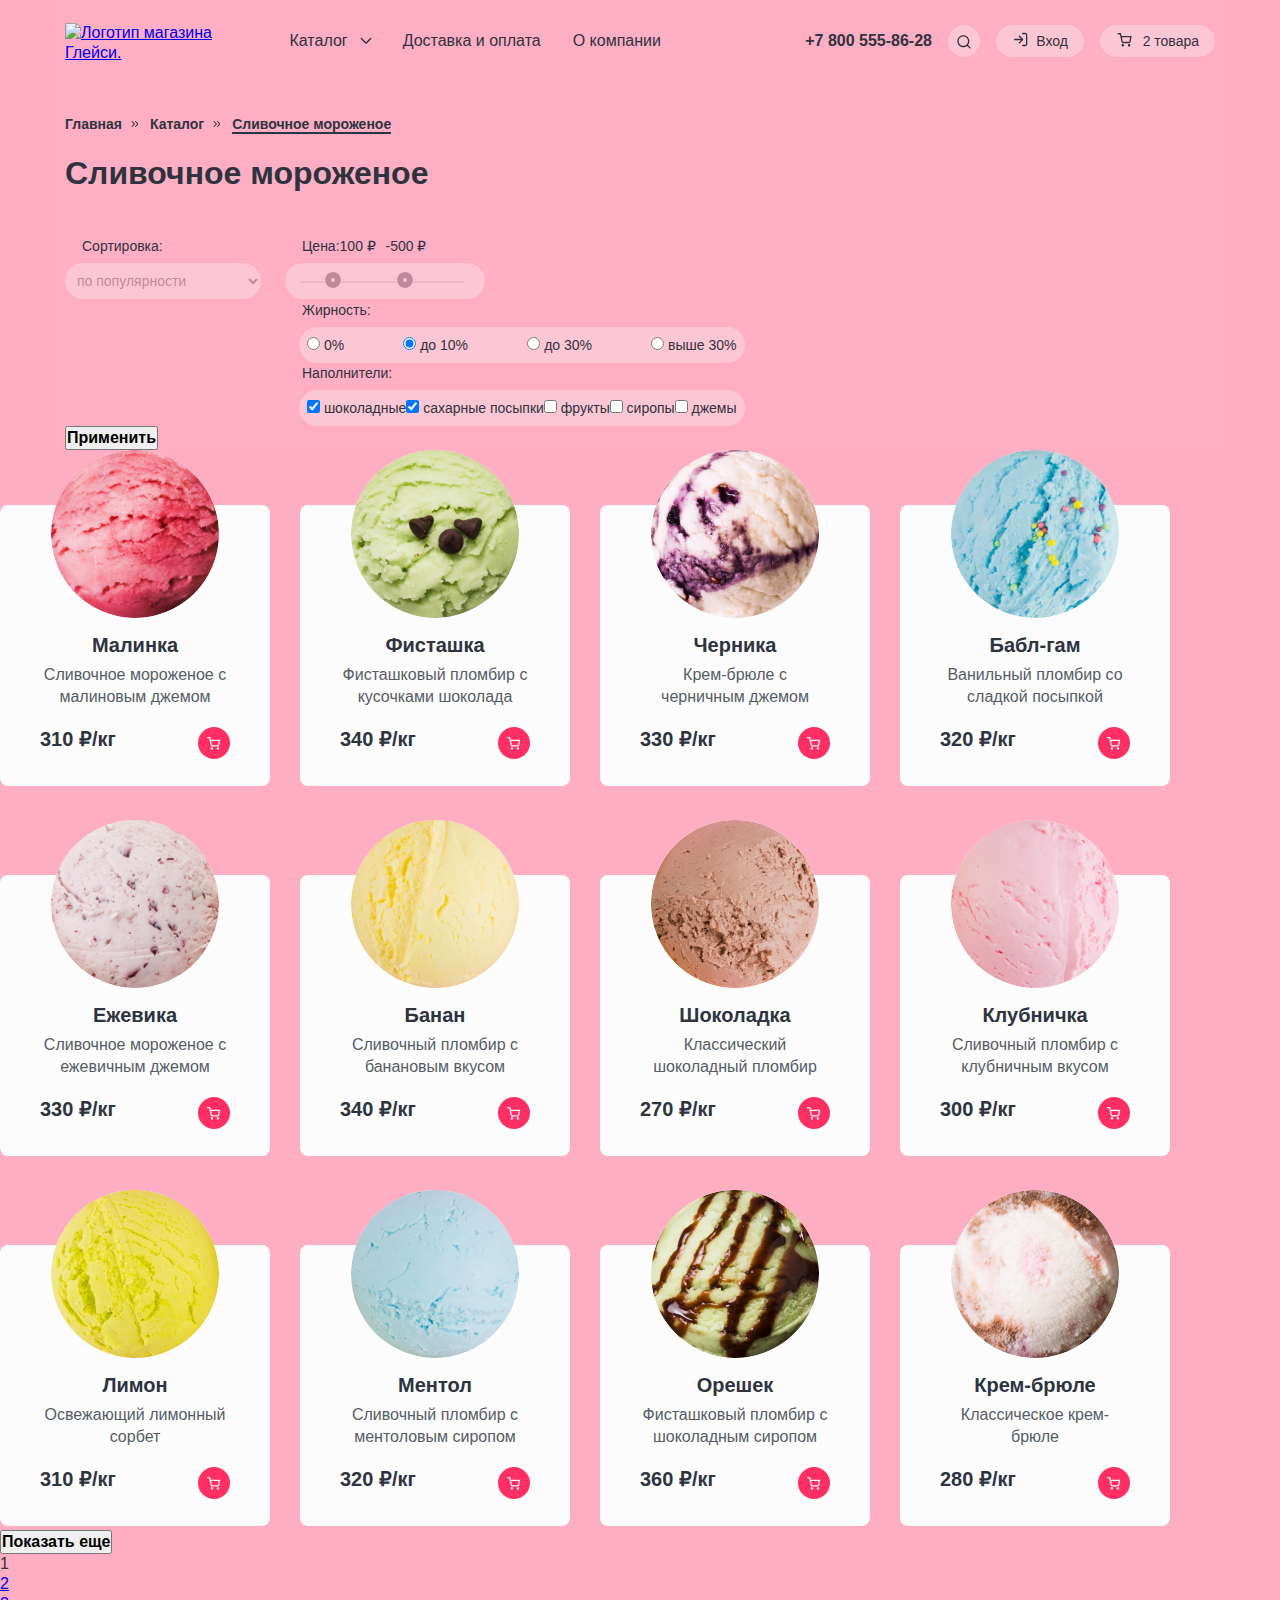
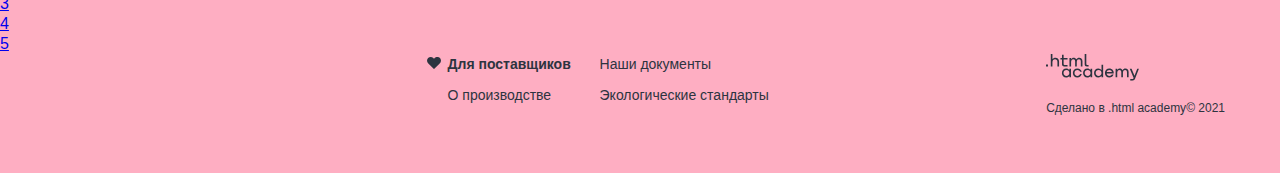
==== catalog.html @ e2aa6ed8 "стилизует главную страницу" ====
<!DOCTYPE html>
<html lang="ru">

  <head>
    <meta charset="utf-8">
    <title>HTML Academy: Глейси</title>
    <link rel="icon" href="favicon.ico" type="image/png">
    <link rel="stylesheet" href="css/styles.css">
  </head>

  <body class="body-pink">
    <div class="wrapper">
      <header class="page-header">
        <nav class="header-menu">
          <a class="header-link" href="index.html">
            <img class="header-logo" src="./images/logo.svg" alt="Логотип магазина Глейси." width="137" height="56">
          </a>
          <div class="header-menu-wrapper">
            <div class="navigation">
              <ul class="navigation-catalog-list">
                <li class="navigation-catalog-item">
                  <a class="navigation-catalog-link navigation-catalog-title" href="#">
                    <span class="navigation-catalog-link">Каталог</span>
                    <svg class="icon-svg-catalog" width="12" height="7" viewBox="0 0 12 7" fill="none"
                      xmlns="http://www.w3.org/2000/svg">
                      <path fill-rule="evenodd" clip-rule="evenodd"
                        d="M1.80812 1.0532C1.54777 0.792853 1.12566 0.792853 0.865306 1.0532C0.604957 1.31355 0.604957 1.73566 0.865306 1.99601L5.52565 6.65636C5.52771 6.65847 5.52979 6.66058 5.53189 6.66268C5.66259 6.79337 5.83404 6.85846 6.00534 6.85794C6.1753 6.85744 6.34511 6.79236 6.47478 6.66268C6.47687 6.66059 6.47894 6.6585 6.48099 6.65639L11.1414 1.99601C11.4017 1.73566 11.4017 1.31355 11.1414 1.0532C10.881 0.792853 10.4589 0.792853 10.1986 1.0532L6.00334 5.24842L1.80812 1.0532Z" />
                    </svg>
                  </a>
                  <div class="dropdown-menu">
                    <div class="dropdown-menu-wrapper">
                      <ul class="dropdown-menu-list">
                        <li class="dropdown-menu-title">
                          <a href="#" class="dropdown-link dropdown-link-title">Новинки</a>
                        </li>
                        <!--<li class="dropdown-menu-item">
                          <a href="#" class="dropdown-link dropdown-link-title">Новинки</a>
                        </li>-->
                        <li class="dropdown-menu-item">
                          <a href="catalog.html" class="dropdown-link">Сливочное</a>
                        </li>
                        <li class="dropdown-menu-item">
                          <a href="#" class="dropdown-link">Щербеты</a>
                        </li>
                        <li class="dropdown-menu-item">
                          <a href="#" class="dropdown-link">Фруктовый лед</a>
                        </li>
                        <li class="dropdown-menu-item">
                          <a href="#" class="dropdown-link">Мелорин</a>
                        </li>
                      </ul>
                    </div>
                  </div>
                </li>
                <li class="navigation-catalog-item">
                  <a class="navigation-catalog-link" href="#">Доставка и оплата</a>
                </li>
                <li class="navigation-catalog-item">
                  <a class="navigation-catalog-link" href="#">О компании</a>
                </li>
              </ul>
            </div>
            <div class="user-menu">
              <ul class="user-menu-list">
                <li class="user-menu-item-phone ">
                  <div class="footer-phone-wrap">
                    <a class="footer-phone-link" href="tel:+78005558628">+7 800 555-86-28</a>
                  </div>
                </li>
                <li class="user-menu-item-search menu-item-open">
                  <a class="search-image-wrapper">
                    <span class="span-search visually-hidden">Поиск</span>
                    <svg class="svg-search" width="16" height="17" viewBox="0 0 16 17"
                      xmlns="http://www.w3.org/2000/svg">
                      <path fill-rule="evenodd" clip-rule="evenodd"
                        d="M2.66329 8.18794C2.66329 5.61061 4.75263 3.52128 7.32996 3.52128C9.90729 3.52128 11.9966 5.61061 11.9966 8.18794C11.9966 9.44522 11.4994 10.5864 10.6909 11.4255C10.6681 11.443 10.6461 11.4623 10.6252 11.4832C10.6043 11.5041 10.585 11.5261 10.5675 11.5489C9.72835 12.3574 8.58722 12.8546 7.32996 12.8546C4.75263 12.8546 2.66329 10.7653 2.66329 8.18794ZM11.0751 12.8759C10.0486 13.697 8.74662 14.1879 7.32996 14.1879C4.01625 14.1879 1.32996 11.5017 1.32996 8.18794C1.32996 4.87423 4.01625 2.18794 7.32996 2.18794C10.6437 2.18794 13.33 4.87423 13.33 8.18794C13.33 9.60463 12.839 10.9066 12.0179 11.9331L14.468 14.3832C14.7284 14.6436 14.7284 15.0657 14.468 15.326C14.2077 15.5864 13.7855 15.5864 13.5252 15.326L11.0751 12.8759Z" />
                    </svg>
                  </a>
                  <form class="menu-form-search" action="https://echo.htmlacademy.ru/">
                    <div class="search-input-wrapper">
                      <input class="search-input" placeholder="Поиск по сайту" name="search" id="search">
                      <button class="button-close" type="reset">
                        <span class="visually-hidden">Очистить форму</span>
                      </button>
                    </div>
                  </form>
                </li>
                <li class="user-menu-item">
                  <div class="menu-login">
                    <div class="menu-login-wrapper">
                      <a class="menu-link login-link" href="#">
                        <span class="menu-link">Вход</span>
                        <svg class="icon-svg-login" width="16" height="17" viewBox="0 0 16 17" fill="none"
                          xmlns="http://www.w3.org/2000/svg">
                          <path fill-rule="evenodd" clip-rule="evenodd"
                            d="M9 2.52461C9 2.15642 9.29848 1.85794 9.66667 1.85794H12.3333C12.8638 1.85794 13.3725 2.06865 13.7475 2.44373C14.1226 2.8188 14.3333 3.32751 14.3333 3.85794V13.1913C14.3333 13.7217 14.1226 14.2304 13.7475 14.6055C13.3725 14.9806 12.8638 15.1913 12.3333 15.1913H9.66667C9.29848 15.1913 9 14.8928 9 14.5246C9 14.1564 9.29848 13.8579 9.66667 13.8579H12.3333C12.5101 13.8579 12.6797 13.7877 12.8047 13.6627C12.9298 13.5377 13 13.3681 13 13.1913V3.85794C13 3.68113 12.9298 3.51156 12.8047 3.38654C12.6797 3.26151 12.5101 3.19127 12.3333 3.19127H9.66667C9.29848 3.19127 9 2.8928 9 2.52461ZM5.86189 4.71987C6.12224 4.45952 6.54435 4.45952 6.8047 4.71987L10.1338 8.04897C10.1509 8.06579 10.1671 8.08353 10.1824 8.1021C10.2142 8.1409 10.2411 8.18246 10.2628 8.22589C10.3079 8.31575 10.3333 8.41721 10.3333 8.52461C10.3333 8.63323 10.3074 8.73579 10.2613 8.8264C10.241 8.86635 10.2164 8.90469 10.1876 8.94072C10.1708 8.96172 10.1527 8.98169 10.1335 9.0005L6.8047 12.3293C6.54435 12.5897 6.12224 12.5897 5.86189 12.3293C5.60154 12.069 5.60154 11.6469 5.86189 11.3865L8.05715 9.19127H1.66667C1.29848 9.19127 1 8.8928 1 8.52461C1 8.15642 1.29848 7.85794 1.66667 7.85794H8.05715L5.86189 5.66268C5.60154 5.40233 5.60154 4.98022 5.86189 4.71987Z" />
                        </svg>
                      </a>
                    </div>
                    <div class="login-container">
                      <form class="login-content" action="https://echo.htmlacademy.ru/">
                        <h2 class="login-title">Личный кабинет</h2>
                        <div class="login-persinfo">
                          <div class="login-persinfo-mail input-email">
                            <label class="persinfo-title visually-hidden" for="email">Ваш e-mail:</label>
                            <input class="login-input email" type="email" name="mail" placeholder="email@example.com"
                              id="email" required>
                          </div>
                          <div class="login-persinfo-mail input-password">
                            <label class="persinfo-title visually-hidden" for="password">Пароль</label>
                            <input class="login-input password" type="password" id="password" value="пароль" required>
                          </div>
                        </div>
                        <div class="login-buttons">
                          <a class="button button-pink" href="#">Войти</a>
                          <ul class="login-registration-list">
                            <li class="login-registration-item">
                              <a href="#" class="login-registration-link">Забыли пароль?</a>
                            </li>
                            <li class="login-registration-item">
                              <a href="#" class="login-registration-link">Регистрация</a>
                            </li>
                          </ul>
                        </div>
                      </form>
                    </div>
                  </div>
                </li>
                <li class="user-menu-item item-with-popover">
                  <div class="menu-cart-wrapper">
                    <a class="menu-link menu-link-cart" href="#">
                      <span class="menu-link">2 товара</span>
                      <svg class="icon-svg" width="16" height="17" viewBox="0 0 16 17" fill="none"
                        xmlns="http://www.w3.org/2000/svg">
                        <path fill-rule="evenodd" clip-rule="evenodd"
                          d="M1.16667 2.10794C0.798477 2.10794 0.5 2.40642 0.5 2.77461C0.5 3.1428 0.798477 3.44127 1.16667 3.44127H2.93794L3.40537 5.77666C3.40821 5.79461 3.41176 5.81232 3.416 5.82976L4.38338 10.6631L4.3835 10.6637C4.46706 11.0837 4.69562 11.4609 5.02921 11.7295C5.36111 11.9967 5.77595 12.1393 6.20183 12.1328H11.8225C12.2484 12.1393 12.6633 11.9967 12.9952 11.7295C13.3289 11.4608 13.5575 11.0833 13.641 10.6631L13.641 10.6631L13.642 10.6581L14.5691 5.79666C14.6063 5.60149 14.5545 5.39989 14.4279 5.24681C14.3012 5.09372 14.1129 5.00511 13.9142 5.00511H4.61072L4.1381 2.64377C4.07574 2.3322 3.80215 2.10794 3.4844 2.10794H1.16667ZM5.69098 10.4024L4.87759 6.33844H13.1084L12.3328 10.4053C12.31 10.5178 12.2485 10.6188 12.1591 10.6909C12.0691 10.7633 11.9565 10.8018 11.841 10.7996L11.841 10.7994H11.8282H6.19614V10.7993L6.18337 10.7996C6.06787 10.8018 5.95528 10.7633 5.8653 10.6909C5.77531 10.6184 5.71368 10.5166 5.69117 10.4033L5.69098 10.4024ZM4.55739 14.3634C4.55739 13.6754 5.1151 13.1177 5.80307 13.1177C6.49105 13.1177 7.04876 13.6754 7.04876 14.3634C7.04876 15.0513 6.49105 15.6091 5.80307 15.6091C5.1151 15.6091 4.55739 15.0513 4.55739 14.3634ZM10.9307 14.3634C10.9307 13.6754 11.4884 13.1177 12.1764 13.1177C12.8644 13.1177 13.4221 13.6754 13.4221 14.3634C13.4221 15.0513 12.8644 15.6091 12.1764 15.6091C11.4884 15.6091 10.9307 15.0513 10.9307 14.3634Z" />
                      </svg>
                    </a>
                  </div>
                  <div class="cart-open">
                    <div class="cart-open-wrapper">
                      <h2 class="cart-open-title">Корзина</h2>
                      <form action="https://echo.htmlacademy.ru/">
                        <ul class="cart-open-list">
                          <li class="cart-item">
                            <div class="cart-link-wrapper">
                              <a href="#" class="cart-link">
                                <div class="cart-img">
                                  <img src="./images/cart-product.png" alt="Шарик малинового мороженого.">
                                </div>
                                <div class="cart-inem-about">
                                  Малинка
                                  <p class="cart-item-description">1 кг х 310 ₽</p>
                                </div>
                              </a>
                              <span class="price">310 ₽</span>
                              <div class="close-button-wrapper">
                                <button class=" button cart-close-button">
                                  <span class="visually-hidden">Закрыть</span>
                                </button>
                              </div>
                            </div>
                            <input type="hidden" name="cart-item" value="Малинка">
                          </li>
                          <li class="cart-item">
                            <div class="cart-link-wrapper">
                              <a href="#" class="cart-link">
                                <div class="cart-img">
                                  <img src="./images/cart-product-second.png" alt="Шарик мороженого голубого цвета.">
                                </div>
                                <div class="cart-inem-about">
                                  Бабл-гам
                                  <p class="cart-item-description">1,5 кг х 320 ₽</p>
                                </div>
                              </a>
                              <span class="price">480 ₽</span>
                              <div class="close-button-wrapper">
                                <button class="cart-close-button">
                                  <span class="visually-hidden">Закрыть</span>
                                </button>
                              </div>
                            </div>
                            <input type="hidden" name="cart-item" value="Бабл-гам">
                          </li>
                        </ul>
                        <div class="cart-footer">
                          <button class="button button-pink" type="submit">Оформить заказ</button>
                          <div class="cart-sum-wrapper">
                            <span class="cart-sum">Итого:</span>
                            <b class="cart-goods-sum">790 ₽</b>
                          </div>
                        </div>
                      </form>
                    </div>
                  </div>
                  <div class="cart-empty-container">
                    <span class="cart-empty-description">Ваша корзина пока пуста</span>
                  </div>
                </li>
              </ul>
            </div>
          </div>
        </nav>
      </header>
      <main class="main-inner">
        <h1 class="visually-hidden">Каталог Интернет-магазина Gllacy Shop</h1>
        <ul class="breadcrumbs">
          <li class="breadcrumbs-item">
            <a class="breadcrumbs-link" href="index.html">Главная</a>
          </li>
          <li class="breadcrumbs-item">
            <a class="breadcrumbs-link">Каталог</a>
          </li>
          <li class="breadcrumbs-item breadcrumbs-item-selected">
            <a class="breadcrumbs-link">Сливочное мороженое</a>
          </li>
        </ul>
        <h2 class="catalog-title">Сливочное мороженое</h2>
        <div class="catalog-filter-wrapper">
          <section class="section-sorting">
            <h3 class="section-sorting-title catalog-filter-title">Сортировка:</h3>
            <select class="select-control">
              <option value="popular">по популярности</option>
              <option value="expensive">Сначала дорогие</option>
              <option value="cheep">Сначала дешевые</option>
            </select>
          </section>
          <form class="catalog-filter" action="https://echo.htmlacademy.ru/" method="get">
            <div class="fieldset-wrapper">
              <div class="filter-price">
                <div class="range-input-wrapper">

                  <h3 class="catalog-filter-title">Цена:</h3>
                  <div class="range-value-container" tabindex="100">
                    <input type="text" class="range-value" value="100 ₽">
                  </div>
                  <span class="dash">-</span>
                  <div class="range-value-container">
                    <input type="text" class="range-value" value="500 ₽">
                  </div>
                </div>
                <div class="range-block">
                  <div class="scale">
                    <div class="range"></div>
                  </div>
                  <button class="range-handle range-handle-min">
                    <span class="visually-hidden"> Установить минимальное значение цены</span>
                  </button>
                  <button class="range-handle range-handle-max">
                    <span class="visually-hidden"> Установить максимальное значение цены</span>
                  </button>
                </div>
              </div>

            </div>
            <fieldset class="catalog-filter-group">
              <div class="catalog-filter-fat">
                <h3 class="catalog-filter-title">Жирность:</h3>
                <ul class="catalog-filter-list">
                  <li class="catalog-filter-item">
                    <label class="control">
                      <input class="control-input" type="radio" name="fat" value="null">
                      0%
                    </label>
                  </li>
                  <li class="catalog-filter-item">
                    <label class="control">
                      <input class="control-input" type="radio" name="fat" value="to-10%" checked>
                      до 10%
                    </label>
                  </li>
                  <li class="catalog-filter-item">
                    <label class="control">
                      <input class="control-input" type="radio" name="fat" value="to-30%">
                      до 30%
                    </label>
                  </li>
                  <li class="catalog-filter-item">
                    <label class="control">
                      <input class="control-input" type="radio" name="fat" value="more-30%">
                      выше 30%
                    </label>
                  </li>
                </ul>

              </div>

            </fieldset>
            <fieldset class="catalog-filter-group">
              <div class="catalog-filter-filling">

                <h3 class="catalog-filter-title">Наполнители:</h3>
                <ul class="catalog-filter-list">
                  <li class="catalog-filter-item">
                    <label class="control">
                      <input class="control-input" type="checkbox" name="chokolad" checked>
                      шоколадные
                    </label>
                  </li>
                  <li class="catalog-filter-item">
                    <label class="control">
                      <input class="control-input" type="checkbox" name="sugar-sprinkles" checked>
                      сахарные посыпки
                    </label>
                  </li>
                  <li class="catalog-filter-item">
                    <label class="control">
                      <input class="control-input" type="checkbox" name="fruits">
                      фрукты
                    </label>
                  </li>
                  <li class="catalog-filter-item">
                    <label class="control">
                      <input class="control-input" type="checkbox" name="syrups">
                      сиропы
                    </label>
                  </li>
                  <li class="catalog-filter-item">
                    <label class="control">
                      <input class="control-input" type="checkbox" name="jams">
                      джемы
                    </label>
                  </li>
                </ul>
              </div>

            </fieldset>
        </div>

        <button class="button" type="submit">Применить</button>
        </form>
    </div>
    <ul class="small-catalog-list">
      <li class="catalog-item">
        <div class="card-wrapper">
          <a class="catalog-card-link" href="#">
            <div class="catalog-img-wrapper">
              <img class="catalog-image" src="./images/raspberries.jpg" alt="Шарик малинового мороженого.">
            </div>
            <h3 class="catalog-item-title">Малинка</h3>
          </a>
          <p class="catalog-item-description">Сливочное мороженое с малиновым джемом</p>
          <div class="catalog-card-footer">
            <span class="card-price">310 ₽/кг</span>
            <a class="button-cart" href="#">
              <span class="visually-hidden catalog-cart">Корзина</span>
              <div class="cart-svg-wrapper">
                <svg class="icon-svg-cart" width="16" height="17" viewBox="0 0 16 17" fill="none"
                  xmlns="http://www.w3.org/2000/svg">
                  <path fill-rule="evenodd" clip-rule="evenodd"
                    d="M1.16667 2.10794C0.798477 2.10794 0.5 2.40642 0.5 2.77461C0.5 3.1428 0.798477 3.44127 1.16667 3.44127H2.93794L3.40537 5.77666C3.40821 5.79461 3.41176 5.81232 3.416 5.82976L4.38338 10.6631L4.3835 10.6637C4.46706 11.0837 4.69562 11.4609 5.02921 11.7295C5.36111 11.9967 5.77595 12.1393 6.20183 12.1328H11.8225C12.2484 12.1393 12.6633 11.9967 12.9952 11.7295C13.3289 11.4608 13.5575 11.0833 13.641 10.6631L13.641 10.6631L13.642 10.6581L14.5691 5.79666C14.6063 5.60149 14.5545 5.39989 14.4279 5.24681C14.3012 5.09372 14.1129 5.00511 13.9142 5.00511H4.61072L4.1381 2.64377C4.07574 2.3322 3.80215 2.10794 3.4844 2.10794H1.16667ZM5.69098 10.4024L4.87759 6.33844H13.1084L12.3328 10.4053C12.31 10.5178 12.2485 10.6188 12.1591 10.6909C12.0691 10.7633 11.9565 10.8018 11.841 10.7996L11.841 10.7994H11.8282H6.19614V10.7993L6.18337 10.7996C6.06787 10.8018 5.95528 10.7633 5.8653 10.6909C5.77531 10.6184 5.71368 10.5166 5.69117 10.4033L5.69098 10.4024ZM4.55739 14.3634C4.55739 13.6754 5.1151 13.1177 5.80307 13.1177C6.49105 13.1177 7.04876 13.6754 7.04876 14.3634C7.04876 15.0513 6.49105 15.6091 5.80307 15.6091C5.1151 15.6091 4.55739 15.0513 4.55739 14.3634ZM10.9307 14.3634C10.9307 13.6754 11.4884 13.1177 12.1764 13.1177C12.8644 13.1177 13.4221 13.6754 13.4221 14.3634C13.4221 15.0513 12.8644 15.6091 12.1764 15.6091C11.4884 15.6091 10.9307 15.0513 10.9307 14.3634Z">
                  </path>
                </svg>
              </div>
            </a>
          </div>
        </div>
      </li>
      <li class="catalog-item">
        <div class="card-wrapper">
          <a class="catalog-card-link" href="#">
            <div class="catalog-img-wrapper">
              <img class="catalog-image" src="./images/pistachio.jpg" alt="Шарик фисташкового мороженого.">
            </div>
            <h3 class="catalog-item-title">Фисташка</h3>
          </a>
          <p class="catalog-item-description">Фисташковый пломбир с кусочками шоколада</p>
          <div class="catalog-card-footer">
            <span class="card-price">340 ₽/кг</span>
            <a class="button-cart" href="#">
              <span class="visually-hidden catalog-cart">Корзина</span>
              <div class="cart-svg-wrapper">
                <svg class="icon-svg-cart" width="16" height="17" viewBox="0 0 16 17" fill="none"
                  xmlns="http://www.w3.org/2000/svg">
                  <path fill-rule="evenodd" clip-rule="evenodd"
                    d="M1.16667 2.10794C0.798477 2.10794 0.5 2.40642 0.5 2.77461C0.5 3.1428 0.798477 3.44127 1.16667 3.44127H2.93794L3.40537 5.77666C3.40821 5.79461 3.41176 5.81232 3.416 5.82976L4.38338 10.6631L4.3835 10.6637C4.46706 11.0837 4.69562 11.4609 5.02921 11.7295C5.36111 11.9967 5.77595 12.1393 6.20183 12.1328H11.8225C12.2484 12.1393 12.6633 11.9967 12.9952 11.7295C13.3289 11.4608 13.5575 11.0833 13.641 10.6631L13.641 10.6631L13.642 10.6581L14.5691 5.79666C14.6063 5.60149 14.5545 5.39989 14.4279 5.24681C14.3012 5.09372 14.1129 5.00511 13.9142 5.00511H4.61072L4.1381 2.64377C4.07574 2.3322 3.80215 2.10794 3.4844 2.10794H1.16667ZM5.69098 10.4024L4.87759 6.33844H13.1084L12.3328 10.4053C12.31 10.5178 12.2485 10.6188 12.1591 10.6909C12.0691 10.7633 11.9565 10.8018 11.841 10.7996L11.841 10.7994H11.8282H6.19614V10.7993L6.18337 10.7996C6.06787 10.8018 5.95528 10.7633 5.8653 10.6909C5.77531 10.6184 5.71368 10.5166 5.69117 10.4033L5.69098 10.4024ZM4.55739 14.3634C4.55739 13.6754 5.1151 13.1177 5.80307 13.1177C6.49105 13.1177 7.04876 13.6754 7.04876 14.3634C7.04876 15.0513 6.49105 15.6091 5.80307 15.6091C5.1151 15.6091 4.55739 15.0513 4.55739 14.3634ZM10.9307 14.3634C10.9307 13.6754 11.4884 13.1177 12.1764 13.1177C12.8644 13.1177 13.4221 13.6754 13.4221 14.3634C13.4221 15.0513 12.8644 15.6091 12.1764 15.6091C11.4884 15.6091 10.9307 15.0513 10.9307 14.3634Z">
                  </path>
                </svg>
              </div>
            </a>
          </div>
        </div>
      </li>
      <li class="catalog-item">
        <div class="card-wrapper">
          <a class="catalog-card-link" href="#">
            <div class="catalog-img-wrapper">
              <img class="catalog-image" src="./images/blueberry.jpg" alt="Шарик черничного мороженого.">
            </div>
            <h3 class="catalog-item-title">Черника</h3>
          </a>
          <p class="catalog-item-description">Крем-брюле с черничным джемом</p>
          <div class="catalog-card-footer">
            <span class="card-price">330 ₽/кг</span>
            <a class="button-cart" href="#">
              <span class="visually-hidden catalog-cart">Корзина</span>
              <div class="cart-svg-wrapper">
                <svg class="icon-svg-cart" width="16" height="17" viewBox="0 0 16 17" fill="none"
                  xmlns="http://www.w3.org/2000/svg">
                  <path fill-rule="evenodd" clip-rule="evenodd"
                    d="M1.16667 2.10794C0.798477 2.10794 0.5 2.40642 0.5 2.77461C0.5 3.1428 0.798477 3.44127 1.16667 3.44127H2.93794L3.40537 5.77666C3.40821 5.79461 3.41176 5.81232 3.416 5.82976L4.38338 10.6631L4.3835 10.6637C4.46706 11.0837 4.69562 11.4609 5.02921 11.7295C5.36111 11.9967 5.77595 12.1393 6.20183 12.1328H11.8225C12.2484 12.1393 12.6633 11.9967 12.9952 11.7295C13.3289 11.4608 13.5575 11.0833 13.641 10.6631L13.641 10.6631L13.642 10.6581L14.5691 5.79666C14.6063 5.60149 14.5545 5.39989 14.4279 5.24681C14.3012 5.09372 14.1129 5.00511 13.9142 5.00511H4.61072L4.1381 2.64377C4.07574 2.3322 3.80215 2.10794 3.4844 2.10794H1.16667ZM5.69098 10.4024L4.87759 6.33844H13.1084L12.3328 10.4053C12.31 10.5178 12.2485 10.6188 12.1591 10.6909C12.0691 10.7633 11.9565 10.8018 11.841 10.7996L11.841 10.7994H11.8282H6.19614V10.7993L6.18337 10.7996C6.06787 10.8018 5.95528 10.7633 5.8653 10.6909C5.77531 10.6184 5.71368 10.5166 5.69117 10.4033L5.69098 10.4024ZM4.55739 14.3634C4.55739 13.6754 5.1151 13.1177 5.80307 13.1177C6.49105 13.1177 7.04876 13.6754 7.04876 14.3634C7.04876 15.0513 6.49105 15.6091 5.80307 15.6091C5.1151 15.6091 4.55739 15.0513 4.55739 14.3634ZM10.9307 14.3634C10.9307 13.6754 11.4884 13.1177 12.1764 13.1177C12.8644 13.1177 13.4221 13.6754 13.4221 14.3634C13.4221 15.0513 12.8644 15.6091 12.1764 15.6091C11.4884 15.6091 10.9307 15.0513 10.9307 14.3634Z">
                  </path>
                </svg>
              </div>
            </a>
          </div>
        </div>
      </li>
      <li class="catalog-item">
        <div class="card-wrapper">
          <a class="catalog-card-link" href="#">
            <div class="catalog-img-wrapper">
              <img class="catalog-image" src="./images/bubble-gum.jpg" alt="Шарик мороженого со вкусом жвачки.">
            </div>
            <h3 class="catalog-item-title">Бабл-гам</h3>
          </a>
          <p class="catalog-item-description">Ванильный пломбир со сладкой посыпкой</p>
          <div class="catalog-card-footer">
            <span class="card-price">320 ₽/кг</span>
            <a class="button-cart" href="#">
              <span class="visually-hidden catalog-cart">Корзина</span>
              <div class="cart-svg-wrapper">
                <svg class="icon-svg-cart" width="16" height="17" viewBox="0 0 16 17" fill="none"
                  xmlns="http://www.w3.org/2000/svg">
                  <path fill-rule="evenodd" clip-rule="evenodd"
                    d="M1.16667 2.10794C0.798477 2.10794 0.5 2.40642 0.5 2.77461C0.5 3.1428 0.798477 3.44127 1.16667 3.44127H2.93794L3.40537 5.77666C3.40821 5.79461 3.41176 5.81232 3.416 5.82976L4.38338 10.6631L4.3835 10.6637C4.46706 11.0837 4.69562 11.4609 5.02921 11.7295C5.36111 11.9967 5.77595 12.1393 6.20183 12.1328H11.8225C12.2484 12.1393 12.6633 11.9967 12.9952 11.7295C13.3289 11.4608 13.5575 11.0833 13.641 10.6631L13.641 10.6631L13.642 10.6581L14.5691 5.79666C14.6063 5.60149 14.5545 5.39989 14.4279 5.24681C14.3012 5.09372 14.1129 5.00511 13.9142 5.00511H4.61072L4.1381 2.64377C4.07574 2.3322 3.80215 2.10794 3.4844 2.10794H1.16667ZM5.69098 10.4024L4.87759 6.33844H13.1084L12.3328 10.4053C12.31 10.5178 12.2485 10.6188 12.1591 10.6909C12.0691 10.7633 11.9565 10.8018 11.841 10.7996L11.841 10.7994H11.8282H6.19614V10.7993L6.18337 10.7996C6.06787 10.8018 5.95528 10.7633 5.8653 10.6909C5.77531 10.6184 5.71368 10.5166 5.69117 10.4033L5.69098 10.4024ZM4.55739 14.3634C4.55739 13.6754 5.1151 13.1177 5.80307 13.1177C6.49105 13.1177 7.04876 13.6754 7.04876 14.3634C7.04876 15.0513 6.49105 15.6091 5.80307 15.6091C5.1151 15.6091 4.55739 15.0513 4.55739 14.3634ZM10.9307 14.3634C10.9307 13.6754 11.4884 13.1177 12.1764 13.1177C12.8644 13.1177 13.4221 13.6754 13.4221 14.3634C13.4221 15.0513 12.8644 15.6091 12.1764 15.6091C11.4884 15.6091 10.9307 15.0513 10.9307 14.3634Z">
                  </path>
                </svg>
              </div>
            </a>
          </div>
        </div>
      </li>
      <li class="catalog-item">
        <div class="card-wrapper">
          <a class="catalog-card-link" href="#">
            <div class="catalog-img-wrapper">
              <img class="catalog-image" src="./images/catalog/blackberry.jpg" alt="Шарик ежевичного мороженого.">
            </div>
            <h3 class="catalog-item-title">Ежевика</h3>
          </a>
          <p class="catalog-item-description">Сливочное мороженое с ежевичным джемом</p>
          <div class="catalog-card-footer">
            <span class="card-price">330 ₽/кг</span>
            <a class="button-cart" href="#">
              <span class="visually-hidden catalog-cart">Корзина</span>
              <div class="cart-svg-wrapper">
                <svg class="icon-svg-cart" width="16" height="17" viewBox="0 0 16 17" fill="none"
                  xmlns="http://www.w3.org/2000/svg">
                  <path fill-rule="evenodd" clip-rule="evenodd"
                    d="M1.16667 2.10794C0.798477 2.10794 0.5 2.40642 0.5 2.77461C0.5 3.1428 0.798477 3.44127 1.16667 3.44127H2.93794L3.40537 5.77666C3.40821 5.79461 3.41176 5.81232 3.416 5.82976L4.38338 10.6631L4.3835 10.6637C4.46706 11.0837 4.69562 11.4609 5.02921 11.7295C5.36111 11.9967 5.77595 12.1393 6.20183 12.1328H11.8225C12.2484 12.1393 12.6633 11.9967 12.9952 11.7295C13.3289 11.4608 13.5575 11.0833 13.641 10.6631L13.641 10.6631L13.642 10.6581L14.5691 5.79666C14.6063 5.60149 14.5545 5.39989 14.4279 5.24681C14.3012 5.09372 14.1129 5.00511 13.9142 5.00511H4.61072L4.1381 2.64377C4.07574 2.3322 3.80215 2.10794 3.4844 2.10794H1.16667ZM5.69098 10.4024L4.87759 6.33844H13.1084L12.3328 10.4053C12.31 10.5178 12.2485 10.6188 12.1591 10.6909C12.0691 10.7633 11.9565 10.8018 11.841 10.7996L11.841 10.7994H11.8282H6.19614V10.7993L6.18337 10.7996C6.06787 10.8018 5.95528 10.7633 5.8653 10.6909C5.77531 10.6184 5.71368 10.5166 5.69117 10.4033L5.69098 10.4024ZM4.55739 14.3634C4.55739 13.6754 5.1151 13.1177 5.80307 13.1177C6.49105 13.1177 7.04876 13.6754 7.04876 14.3634C7.04876 15.0513 6.49105 15.6091 5.80307 15.6091C5.1151 15.6091 4.55739 15.0513 4.55739 14.3634ZM10.9307 14.3634C10.9307 13.6754 11.4884 13.1177 12.1764 13.1177C12.8644 13.1177 13.4221 13.6754 13.4221 14.3634C13.4221 15.0513 12.8644 15.6091 12.1764 15.6091C11.4884 15.6091 10.9307 15.0513 10.9307 14.3634Z">
                  </path>
                </svg>
              </div>
            </a>
          </div>
        </div>
      </li>
      <li class="catalog-item">
        <div class="card-wrapper">
          <a class="catalog-card-link" href="#">
            <div class="catalog-img-wrapper">
              <img class="catalog-image" src="./images/catalog/banana.jpg" alt="Шарик бананового мороженого.">
            </div>
            <h3 class="catalog-item-title">Банан</h3>
          </a>
          <p class="catalog-item-description">Сливочный пломбир
            с банановым вкусом</p>
          <div class="catalog-card-footer">
            <span class="card-price">340 ₽/кг</span>
            <a class="button-cart" href="#">
              <span class="visually-hidden catalog-cart">Корзина</span>
              <div class="cart-svg-wrapper">
                <svg class="icon-svg-cart" width="16" height="17" viewBox="0 0 16 17" fill="none"
                  xmlns="http://www.w3.org/2000/svg">
                  <path fill-rule="evenodd" clip-rule="evenodd"
                    d="M1.16667 2.10794C0.798477 2.10794 0.5 2.40642 0.5 2.77461C0.5 3.1428 0.798477 3.44127 1.16667 3.44127H2.93794L3.40537 5.77666C3.40821 5.79461 3.41176 5.81232 3.416 5.82976L4.38338 10.6631L4.3835 10.6637C4.46706 11.0837 4.69562 11.4609 5.02921 11.7295C5.36111 11.9967 5.77595 12.1393 6.20183 12.1328H11.8225C12.2484 12.1393 12.6633 11.9967 12.9952 11.7295C13.3289 11.4608 13.5575 11.0833 13.641 10.6631L13.641 10.6631L13.642 10.6581L14.5691 5.79666C14.6063 5.60149 14.5545 5.39989 14.4279 5.24681C14.3012 5.09372 14.1129 5.00511 13.9142 5.00511H4.61072L4.1381 2.64377C4.07574 2.3322 3.80215 2.10794 3.4844 2.10794H1.16667ZM5.69098 10.4024L4.87759 6.33844H13.1084L12.3328 10.4053C12.31 10.5178 12.2485 10.6188 12.1591 10.6909C12.0691 10.7633 11.9565 10.8018 11.841 10.7996L11.841 10.7994H11.8282H6.19614V10.7993L6.18337 10.7996C6.06787 10.8018 5.95528 10.7633 5.8653 10.6909C5.77531 10.6184 5.71368 10.5166 5.69117 10.4033L5.69098 10.4024ZM4.55739 14.3634C4.55739 13.6754 5.1151 13.1177 5.80307 13.1177C6.49105 13.1177 7.04876 13.6754 7.04876 14.3634C7.04876 15.0513 6.49105 15.6091 5.80307 15.6091C5.1151 15.6091 4.55739 15.0513 4.55739 14.3634ZM10.9307 14.3634C10.9307 13.6754 11.4884 13.1177 12.1764 13.1177C12.8644 13.1177 13.4221 13.6754 13.4221 14.3634C13.4221 15.0513 12.8644 15.6091 12.1764 15.6091C11.4884 15.6091 10.9307 15.0513 10.9307 14.3634Z">
                  </path>
                </svg>
              </div>
            </a>
          </div>
        </div>
      </li>
      <li class="catalog-item">
        <div class="card-wrapper">
          <a class="catalog-card-link" href="#">
            <div class="catalog-img-wrapper">
              <img class="catalog-image" src="./images/catalog/chocolate.jpg" alt="Шарик шоколадного мороженого.">
            </div>
            <h3 class="catalog-item-title">Шоколадка</h3>
          </a>
          <p class="catalog-item-description">Классический шоколадный пломбир</p>
          <div class="catalog-card-footer">
            <span class="card-price">270 ₽/кг</span>
            <a class="button-cart" href="#">
              <span class="visually-hidden catalog-cart">Корзина</span>
              <div class="cart-svg-wrapper">
                <svg class="icon-svg-cart" width="16" height="17" viewBox="0 0 16 17" fill="none"
                  xmlns="http://www.w3.org/2000/svg">
                  <path fill-rule="evenodd" clip-rule="evenodd"
                    d="M1.16667 2.10794C0.798477 2.10794 0.5 2.40642 0.5 2.77461C0.5 3.1428 0.798477 3.44127 1.16667 3.44127H2.93794L3.40537 5.77666C3.40821 5.79461 3.41176 5.81232 3.416 5.82976L4.38338 10.6631L4.3835 10.6637C4.46706 11.0837 4.69562 11.4609 5.02921 11.7295C5.36111 11.9967 5.77595 12.1393 6.20183 12.1328H11.8225C12.2484 12.1393 12.6633 11.9967 12.9952 11.7295C13.3289 11.4608 13.5575 11.0833 13.641 10.6631L13.641 10.6631L13.642 10.6581L14.5691 5.79666C14.6063 5.60149 14.5545 5.39989 14.4279 5.24681C14.3012 5.09372 14.1129 5.00511 13.9142 5.00511H4.61072L4.1381 2.64377C4.07574 2.3322 3.80215 2.10794 3.4844 2.10794H1.16667ZM5.69098 10.4024L4.87759 6.33844H13.1084L12.3328 10.4053C12.31 10.5178 12.2485 10.6188 12.1591 10.6909C12.0691 10.7633 11.9565 10.8018 11.841 10.7996L11.841 10.7994H11.8282H6.19614V10.7993L6.18337 10.7996C6.06787 10.8018 5.95528 10.7633 5.8653 10.6909C5.77531 10.6184 5.71368 10.5166 5.69117 10.4033L5.69098 10.4024ZM4.55739 14.3634C4.55739 13.6754 5.1151 13.1177 5.80307 13.1177C6.49105 13.1177 7.04876 13.6754 7.04876 14.3634C7.04876 15.0513 6.49105 15.6091 5.80307 15.6091C5.1151 15.6091 4.55739 15.0513 4.55739 14.3634ZM10.9307 14.3634C10.9307 13.6754 11.4884 13.1177 12.1764 13.1177C12.8644 13.1177 13.4221 13.6754 13.4221 14.3634C13.4221 15.0513 12.8644 15.6091 12.1764 15.6091C11.4884 15.6091 10.9307 15.0513 10.9307 14.3634Z">
                  </path>
                </svg>
              </div>
            </a>
          </div>
        </div>
      </li>
      <li class="catalog-item">
        <div class="card-wrapper">
          <a class="catalog-card-link" href="#">
            <div class="catalog-img-wrapper">
              <img class="catalog-image" src="./images/catalog/strawberry.jpg" alt="Шарик клубничного мороженого.">
            </div>
            <h3 class="catalog-item-title">Клубничка</h3>
          </a>
          <p class="catalog-item-description">Сливочный пломбир с клубничным вкусом</p>
          <div class="catalog-card-footer">
            <span class="card-price">300 ₽/кг</span>
            <a class="button-cart" href="#">
              <span class="visually-hidden catalog-cart">Корзина</span>
              <div class="cart-svg-wrapper">
                <svg class="icon-svg-cart" width="16" height="17" viewBox="0 0 16 17" fill="none"
                  xmlns="http://www.w3.org/2000/svg">
                  <path fill-rule="evenodd" clip-rule="evenodd"
                    d="M1.16667 2.10794C0.798477 2.10794 0.5 2.40642 0.5 2.77461C0.5 3.1428 0.798477 3.44127 1.16667 3.44127H2.93794L3.40537 5.77666C3.40821 5.79461 3.41176 5.81232 3.416 5.82976L4.38338 10.6631L4.3835 10.6637C4.46706 11.0837 4.69562 11.4609 5.02921 11.7295C5.36111 11.9967 5.77595 12.1393 6.20183 12.1328H11.8225C12.2484 12.1393 12.6633 11.9967 12.9952 11.7295C13.3289 11.4608 13.5575 11.0833 13.641 10.6631L13.641 10.6631L13.642 10.6581L14.5691 5.79666C14.6063 5.60149 14.5545 5.39989 14.4279 5.24681C14.3012 5.09372 14.1129 5.00511 13.9142 5.00511H4.61072L4.1381 2.64377C4.07574 2.3322 3.80215 2.10794 3.4844 2.10794H1.16667ZM5.69098 10.4024L4.87759 6.33844H13.1084L12.3328 10.4053C12.31 10.5178 12.2485 10.6188 12.1591 10.6909C12.0691 10.7633 11.9565 10.8018 11.841 10.7996L11.841 10.7994H11.8282H6.19614V10.7993L6.18337 10.7996C6.06787 10.8018 5.95528 10.7633 5.8653 10.6909C5.77531 10.6184 5.71368 10.5166 5.69117 10.4033L5.69098 10.4024ZM4.55739 14.3634C4.55739 13.6754 5.1151 13.1177 5.80307 13.1177C6.49105 13.1177 7.04876 13.6754 7.04876 14.3634C7.04876 15.0513 6.49105 15.6091 5.80307 15.6091C5.1151 15.6091 4.55739 15.0513 4.55739 14.3634ZM10.9307 14.3634C10.9307 13.6754 11.4884 13.1177 12.1764 13.1177C12.8644 13.1177 13.4221 13.6754 13.4221 14.3634C13.4221 15.0513 12.8644 15.6091 12.1764 15.6091C11.4884 15.6091 10.9307 15.0513 10.9307 14.3634Z">
                  </path>
                </svg>
              </div>
            </a>
          </div>
        </div>
      </li>
      <li class="catalog-item">
        <div class="card-wrapper">
          <a class="catalog-card-link" href="#">
            <div class="catalog-img-wrapper">
              <img class="catalog-image" src="./images/catalog/lemon.jpg" alt="Шарик лимонного мороженого.">
            </div>
            <h3 class="catalog-item-title">Лимон</h3>
          </a>
          <p class="catalog-item-description">Освежающий лимонный сорбет</p>
          <div class="catalog-card-footer">
            <span class="card-price">310 ₽/кг</span>
            <a class="button-cart" href="#">
              <span class="visually-hidden catalog-cart">Корзина</span>
              <div class="cart-svg-wrapper">
                <svg class="icon-svg-cart" width="16" height="17" viewBox="0 0 16 17" fill="none"
                  xmlns="http://www.w3.org/2000/svg">
                  <path fill-rule="evenodd" clip-rule="evenodd"
                    d="M1.16667 2.10794C0.798477 2.10794 0.5 2.40642 0.5 2.77461C0.5 3.1428 0.798477 3.44127 1.16667 3.44127H2.93794L3.40537 5.77666C3.40821 5.79461 3.41176 5.81232 3.416 5.82976L4.38338 10.6631L4.3835 10.6637C4.46706 11.0837 4.69562 11.4609 5.02921 11.7295C5.36111 11.9967 5.77595 12.1393 6.20183 12.1328H11.8225C12.2484 12.1393 12.6633 11.9967 12.9952 11.7295C13.3289 11.4608 13.5575 11.0833 13.641 10.6631L13.641 10.6631L13.642 10.6581L14.5691 5.79666C14.6063 5.60149 14.5545 5.39989 14.4279 5.24681C14.3012 5.09372 14.1129 5.00511 13.9142 5.00511H4.61072L4.1381 2.64377C4.07574 2.3322 3.80215 2.10794 3.4844 2.10794H1.16667ZM5.69098 10.4024L4.87759 6.33844H13.1084L12.3328 10.4053C12.31 10.5178 12.2485 10.6188 12.1591 10.6909C12.0691 10.7633 11.9565 10.8018 11.841 10.7996L11.841 10.7994H11.8282H6.19614V10.7993L6.18337 10.7996C6.06787 10.8018 5.95528 10.7633 5.8653 10.6909C5.77531 10.6184 5.71368 10.5166 5.69117 10.4033L5.69098 10.4024ZM4.55739 14.3634C4.55739 13.6754 5.1151 13.1177 5.80307 13.1177C6.49105 13.1177 7.04876 13.6754 7.04876 14.3634C7.04876 15.0513 6.49105 15.6091 5.80307 15.6091C5.1151 15.6091 4.55739 15.0513 4.55739 14.3634ZM10.9307 14.3634C10.9307 13.6754 11.4884 13.1177 12.1764 13.1177C12.8644 13.1177 13.4221 13.6754 13.4221 14.3634C13.4221 15.0513 12.8644 15.6091 12.1764 15.6091C11.4884 15.6091 10.9307 15.0513 10.9307 14.3634Z">
                  </path>
                </svg>
              </div>
            </a>
          </div>
        </div>
      </li>
      <li class="catalog-item">
        <div class="card-wrapper">
          <a class="catalog-card-link" href="#">
            <div class="catalog-img-wrapper">
              <img class="catalog-image" src="./images/catalog/menthol.jpg" alt="Шарик мятного мороженого.">
            </div>
            <h3 class="catalog-item-title">Ментол</h3>
          </a>
          <p class="catalog-item-description">Сливочный пломбир с ментоловым сиропом</p>
          <div class="catalog-card-footer">
            <span class="card-price">320 ₽/кг</span>
            <a class="button-cart" href="#">
              <span class="visually-hidden catalog-cart">Корзина</span>
              <div class="cart-svg-wrapper">
                <svg class="icon-svg-cart" width="16" height="17" viewBox="0 0 16 17" fill="none"
                  xmlns="http://www.w3.org/2000/svg">
                  <path fill-rule="evenodd" clip-rule="evenodd"
                    d="M1.16667 2.10794C0.798477 2.10794 0.5 2.40642 0.5 2.77461C0.5 3.1428 0.798477 3.44127 1.16667 3.44127H2.93794L3.40537 5.77666C3.40821 5.79461 3.41176 5.81232 3.416 5.82976L4.38338 10.6631L4.3835 10.6637C4.46706 11.0837 4.69562 11.4609 5.02921 11.7295C5.36111 11.9967 5.77595 12.1393 6.20183 12.1328H11.8225C12.2484 12.1393 12.6633 11.9967 12.9952 11.7295C13.3289 11.4608 13.5575 11.0833 13.641 10.6631L13.641 10.6631L13.642 10.6581L14.5691 5.79666C14.6063 5.60149 14.5545 5.39989 14.4279 5.24681C14.3012 5.09372 14.1129 5.00511 13.9142 5.00511H4.61072L4.1381 2.64377C4.07574 2.3322 3.80215 2.10794 3.4844 2.10794H1.16667ZM5.69098 10.4024L4.87759 6.33844H13.1084L12.3328 10.4053C12.31 10.5178 12.2485 10.6188 12.1591 10.6909C12.0691 10.7633 11.9565 10.8018 11.841 10.7996L11.841 10.7994H11.8282H6.19614V10.7993L6.18337 10.7996C6.06787 10.8018 5.95528 10.7633 5.8653 10.6909C5.77531 10.6184 5.71368 10.5166 5.69117 10.4033L5.69098 10.4024ZM4.55739 14.3634C4.55739 13.6754 5.1151 13.1177 5.80307 13.1177C6.49105 13.1177 7.04876 13.6754 7.04876 14.3634C7.04876 15.0513 6.49105 15.6091 5.80307 15.6091C5.1151 15.6091 4.55739 15.0513 4.55739 14.3634ZM10.9307 14.3634C10.9307 13.6754 11.4884 13.1177 12.1764 13.1177C12.8644 13.1177 13.4221 13.6754 13.4221 14.3634C13.4221 15.0513 12.8644 15.6091 12.1764 15.6091C11.4884 15.6091 10.9307 15.0513 10.9307 14.3634Z">
                  </path>
                </svg>
              </div>
            </a>
          </div>
        </div>
      </li>
      <li class="catalog-item">
        <div class="card-wrapper">
          <a class="catalog-card-link" href="#">
            <div class="catalog-img-wrapper">
              <img class="catalog-image" src="./images/catalog/nut.jpg" alt="Шарик орехового мороженого.">
            </div>
            <h3 class="catalog-item-title">Орешек</h3>
          </a>
          <p class="catalog-item-description">Фисташковый пломбир с шоколадным сиропом</p>
          <div class="catalog-card-footer">
            <span class="card-price">360 ₽/кг</span>
            <a class="button-cart" href="#">
              <span class="visually-hidden catalog-cart">Корзина</span>
              <div class="cart-svg-wrapper">
                <svg class="icon-svg-cart" width="16" height="17" viewBox="0 0 16 17" fill="none"
                  xmlns="http://www.w3.org/2000/svg">
                  <path fill-rule="evenodd" clip-rule="evenodd"
                    d="M1.16667 2.10794C0.798477 2.10794 0.5 2.40642 0.5 2.77461C0.5 3.1428 0.798477 3.44127 1.16667 3.44127H2.93794L3.40537 5.77666C3.40821 5.79461 3.41176 5.81232 3.416 5.82976L4.38338 10.6631L4.3835 10.6637C4.46706 11.0837 4.69562 11.4609 5.02921 11.7295C5.36111 11.9967 5.77595 12.1393 6.20183 12.1328H11.8225C12.2484 12.1393 12.6633 11.9967 12.9952 11.7295C13.3289 11.4608 13.5575 11.0833 13.641 10.6631L13.641 10.6631L13.642 10.6581L14.5691 5.79666C14.6063 5.60149 14.5545 5.39989 14.4279 5.24681C14.3012 5.09372 14.1129 5.00511 13.9142 5.00511H4.61072L4.1381 2.64377C4.07574 2.3322 3.80215 2.10794 3.4844 2.10794H1.16667ZM5.69098 10.4024L4.87759 6.33844H13.1084L12.3328 10.4053C12.31 10.5178 12.2485 10.6188 12.1591 10.6909C12.0691 10.7633 11.9565 10.8018 11.841 10.7996L11.841 10.7994H11.8282H6.19614V10.7993L6.18337 10.7996C6.06787 10.8018 5.95528 10.7633 5.8653 10.6909C5.77531 10.6184 5.71368 10.5166 5.69117 10.4033L5.69098 10.4024ZM4.55739 14.3634C4.55739 13.6754 5.1151 13.1177 5.80307 13.1177C6.49105 13.1177 7.04876 13.6754 7.04876 14.3634C7.04876 15.0513 6.49105 15.6091 5.80307 15.6091C5.1151 15.6091 4.55739 15.0513 4.55739 14.3634ZM10.9307 14.3634C10.9307 13.6754 11.4884 13.1177 12.1764 13.1177C12.8644 13.1177 13.4221 13.6754 13.4221 14.3634C13.4221 15.0513 12.8644 15.6091 12.1764 15.6091C11.4884 15.6091 10.9307 15.0513 10.9307 14.3634Z">
                  </path>
                </svg>
              </div>
            </a>
          </div>
        </div>
      </li>
      <li class="catalog-item">
        <div class="card-wrapper">
          <a class="catalog-card-link" href="#">
            <div class="catalog-img-wrapper">
              <img class="catalog-image" src="./images/catalog/сreme-brulee.jpg" alt="Шарик мороженого крем-брюле.">
            </div>
            <h3 class="catalog-item-title">Крем-брюле</h3>
          </a>
          <p class="catalog-item-description">Классическое крем-брюле</p>
          <div class="catalog-card-footer">
            <span class="card-price">280 ₽/кг</span>
            <a class="button-cart" href="#">
              <span class="visually-hidden catalog-cart">Корзина</span>
              <div class="cart-svg-wrapper">
                <svg class="icon-svg-cart" width="16" height="17" viewBox="0 0 16 17" fill="none"
                  xmlns="http://www.w3.org/2000/svg">
                  <path fill-rule="evenodd" clip-rule="evenodd"
                    d="M1.16667 2.10794C0.798477 2.10794 0.5 2.40642 0.5 2.77461C0.5 3.1428 0.798477 3.44127 1.16667 3.44127H2.93794L3.40537 5.77666C3.40821 5.79461 3.41176 5.81232 3.416 5.82976L4.38338 10.6631L4.3835 10.6637C4.46706 11.0837 4.69562 11.4609 5.02921 11.7295C5.36111 11.9967 5.77595 12.1393 6.20183 12.1328H11.8225C12.2484 12.1393 12.6633 11.9967 12.9952 11.7295C13.3289 11.4608 13.5575 11.0833 13.641 10.6631L13.641 10.6631L13.642 10.6581L14.5691 5.79666C14.6063 5.60149 14.5545 5.39989 14.4279 5.24681C14.3012 5.09372 14.1129 5.00511 13.9142 5.00511H4.61072L4.1381 2.64377C4.07574 2.3322 3.80215 2.10794 3.4844 2.10794H1.16667ZM5.69098 10.4024L4.87759 6.33844H13.1084L12.3328 10.4053C12.31 10.5178 12.2485 10.6188 12.1591 10.6909C12.0691 10.7633 11.9565 10.8018 11.841 10.7996L11.841 10.7994H11.8282H6.19614V10.7993L6.18337 10.7996C6.06787 10.8018 5.95528 10.7633 5.8653 10.6909C5.77531 10.6184 5.71368 10.5166 5.69117 10.4033L5.69098 10.4024ZM4.55739 14.3634C4.55739 13.6754 5.1151 13.1177 5.80307 13.1177C6.49105 13.1177 7.04876 13.6754 7.04876 14.3634C7.04876 15.0513 6.49105 15.6091 5.80307 15.6091C5.1151 15.6091 4.55739 15.0513 4.55739 14.3634ZM10.9307 14.3634C10.9307 13.6754 11.4884 13.1177 12.1764 13.1177C12.8644 13.1177 13.4221 13.6754 13.4221 14.3634C13.4221 15.0513 12.8644 15.6091 12.1764 15.6091C11.4884 15.6091 10.9307 15.0513 10.9307 14.3634Z">
                  </path>
                </svg>
              </div>
            </a>
          </div>
        </div>
      </li>
    </ul>
    <div class="pagination-wrapper">
      <button class="button button-more">Показать еще</button>
      <ul class="pagination">
        <li class="pagination-item">
          <a class="pagination-current">1</a>
        </li>
        <li class="pagination-item">
          <a class="pagination-link" href="#">2</a>
        </li>
        <li class="pagination-item">
          <a class="pagination-link" href="#">3</a>
        </li>
        <li class="pagination-item">
          <a class="pagination-link" href="#">4</a>
        </li>
        <li class="pagination-item">
          <a class="pagination-link" href="#">5</a>
        </li>
      </ul>
      <a href="#" class="pagination-control pagination-prev">
        <span class="visually-hidden">Показать предыдущую страницу</span>
      </a>
      <a href="#" class="pagination-control pagination-next">
        <span class="visually-hidden">Показать следующую страницу</span>
      </a>
    </div>
    </main>
    <footer class="page-footer">
      <div class="page-footer-container">
        <section class="slider-social">
          <h2 class="visually-hidden" hidden>Социальные сети</h2>
          <ul class="slider-social-list">
            <li class="social-item social-item-telegram">
              <a class="slider-social-svg" href="https://t.me/htmlacademy ">
                <span class="visually-hidden">Telegam</span>
              </a>
            </li>
            <li class="social-item social-item-vk">
              <a class="slider-social-svg" href="https://vk.com/htmlacademy">
                <span class="visually-hidden">VK</span>
              </a>
            </li>
            <li class="social-item social-item-youtube">
              <a class="slider-social-svg" href="https://www.youtube.com/user/htmlacademyru">
                <span class="visually-hidden">Youtube</span>
              </a>
            </li>
          </ul>
        </section>
        <section class="footer-about">
          <h2 class="visually-hidden">Информация об интернет магазине</h2>
          <ul class="footer-list">
            <li class="information-item">
              <a class="information-link partnership" href="#">
                Для поставщиков
              </a>
            </li>
            <li class="information-item">
              <a class="information-link" href="#">
                О производстве
              </a>
            </li>
          </ul>
          <ul class="footer-list footer-list-right">
            <li class="information-item">
              <a class="information-link" href="#">
                Наши документы
              </a>
            </li>
            <li class="information-item">
              <a class="information-link" href="#">
                Экологические стандарты
              </a>
            </li>
          </ul>
        </section>
        <section class="copyright">
          <h2 class="visually-hidden">Логотип HTML-Академий</h2>
          <a class="footer-logo" href="https://htmlacademy.ru">
            <svg class="logo-htmlacademy" width="93" height="27" viewBox="0 0 93 27" fill="none"
              xmlns="http://www.w3.org/2000/svg">
              <g clip-path="url(#clip0_25239_2387)">
                <path d="M0 10.4163V12.4995H1.98768V10.4163H0Z" fill="#2D3440" />
                <path
                  d="M9.41854 3.66311C8.15678 3.66311 7.13702 4.236 6.4975 5.06932H6.42836V0H4.78638V12.4997H6.42836V8.21161C6.42836 6.4929 7.49999 5.26029 9.07286 5.26029C10.5593 5.26029 11.4235 6.37138 11.4235 7.86439V12.4997H13.0655V7.56926C13.0655 5.19084 11.5963 3.66311 9.41854 3.66311Z"
                  fill="#2D3440" />
                <path
                  d="M21.5252 3.90628H17.6363V0.868164H15.9943V3.90628H14.4387V5.50347H15.9943V10.3471C15.9943 11.7359 16.7721 12.4998 18.1721 12.4998H21.5252V10.8853H18.5005C17.9474 10.8853 17.6363 10.5728 17.6363 10.0346V5.50347H21.5252V3.90628Z"
                  fill="#2D3440" />
                <path
                  d="M33.2548 3.68042C31.9411 3.68042 30.9388 4.32276 30.3856 5.34705H30.3338C29.8325 4.34014 28.8992 3.68042 27.6202 3.68042C26.4795 3.68042 25.6152 4.28804 25.0967 5.13873H25.0275V3.90612H23.4547V12.4996H25.0967V8.09004C25.0967 6.47549 25.9435 5.29497 27.2227 5.26025C28.4325 5.22553 29.1412 6.09356 29.1412 7.3956V12.4996H30.7832V7.95115C30.7832 6.02412 31.9239 5.26025 32.9091 5.26025C34.1017 5.26025 34.8105 6.09356 34.8105 7.3956V12.4996H36.4523V7.222C36.4523 5.13873 35.277 3.68042 33.2548 3.68042Z"
                  fill="#2D3440" />
                <path
                  d="M38.6776 10.2775C38.6776 11.6837 39.4727 12.4997 40.9418 12.4997H42.5665V10.9025H41.1837C40.6306 10.9025 40.3194 10.59 40.3194 10.0518V0H38.6776V10.2775Z"
                  fill="#2D3440" />
                <path
                  d="M23.3752 15.9364H23.306C22.6653 15.0734 21.6266 14.4694 20.2413 14.4521C17.6959 14.4176 15.8778 16.2988 15.8778 18.9566C15.8778 21.6318 17.7305 23.513 20.2239 23.4785C21.6437 23.4611 22.6653 22.8226 23.306 21.9078H23.3752V23.2367H25.003V14.6937H23.3752V15.9364ZM20.4663 21.8907C18.6656 21.8907 17.5228 20.5789 17.5228 18.9566C17.5228 17.3343 18.6656 16.0227 20.4663 16.0227C22.2152 16.0227 23.3581 17.3343 23.3581 18.9566C23.3581 20.5618 22.2152 21.8907 20.4663 21.8907Z"
                  fill="#2D3440" />
                <path
                  d="M35.752 17.8003C35.3537 15.8673 33.6395 14.4521 31.3886 14.4521C28.6701 14.4521 26.8521 16.4369 26.8521 18.9567C26.8521 21.4764 28.6701 23.4785 31.3886 23.4785C33.6395 23.4785 35.3537 22.0287 35.752 20.0785H34.0378C33.6915 21.1658 32.6699 21.9078 31.4059 21.9078C29.6397 21.9078 28.4968 20.5789 28.4968 18.9567C28.4968 17.3343 29.6397 16.0227 31.4059 16.0227C32.7218 16.0227 33.6915 16.7993 34.0378 17.8003H35.752Z"
                  fill="#2D3440" />
                <path
                  d="M44.5459 15.9364H44.4766C43.836 15.0734 42.797 14.4694 41.4117 14.4521C38.8664 14.4176 37.0483 16.2988 37.0483 18.9566C37.0483 21.6318 38.9011 23.513 41.3944 23.4785C42.8143 23.4611 43.836 22.8226 44.4766 21.9078H44.5459V23.2367H46.1735V14.6937H44.5459V15.9364ZM41.6369 21.8907C39.836 21.8907 38.6933 20.5789 38.6933 18.9566C38.6933 17.3343 39.836 16.0227 41.6369 16.0227C43.3858 16.0227 44.5285 17.3343 44.5285 18.9566C44.5285 20.5618 43.3858 21.8907 41.6369 21.8907Z"
                  fill="#2D3440" />
                <path
                  d="M55.5201 16.0227H55.4509C54.8102 15.1079 53.7365 14.4694 52.3686 14.4521C49.8754 14.4176 48.0226 16.2988 48.0226 18.9739C48.0226 21.6317 49.8407 23.513 52.386 23.4785C53.7365 23.4611 54.8102 22.8571 55.4336 21.9942H55.5201V23.2367H57.1477V10.8105H55.5201V16.0227ZM52.6112 21.9078C50.8103 21.9078 49.6675 20.5963 49.6675 18.9739C49.6675 17.3516 50.8103 16.0399 52.6112 16.0399C54.3601 16.0399 55.5028 17.3688 55.5028 18.9739C55.5028 20.5963 54.3601 21.9078 52.6112 21.9078Z"
                  fill="#2D3440" />
                <path
                  d="M63.3449 14.4521C60.713 14.4521 58.9121 16.4714 58.9121 18.9739C58.9121 21.4074 60.6091 23.4785 63.3794 23.4785C65.388 23.4785 66.9984 22.3912 67.5699 20.5789H65.8555C65.4748 21.3902 64.557 21.9078 63.4488 21.9078C61.8905 21.9078 60.7822 20.8724 60.661 19.5435H67.743C67.968 16.6958 66.1846 14.4521 63.3449 14.4521ZM63.3102 16.0227C64.6781 16.0227 65.6998 16.8684 65.9595 18.0937H60.6957C60.938 16.8856 61.9597 16.0227 63.3102 16.0227Z"
                  fill="#2D3440" />
                <path
                  d="M79.4126 14.4695C78.0968 14.4695 77.0925 15.108 76.5384 16.1263H76.4863C75.9843 15.1253 75.0492 14.4695 73.7679 14.4695C72.6252 14.4695 71.7593 15.0735 71.2399 15.9192H71.1707V14.6938H69.595V23.2368H71.2399V18.8532C71.2399 17.2481 72.0884 16.0745 73.3698 16.04C74.5817 16.0055 75.2918 16.8684 75.2918 18.1628V23.2368H76.9367V18.7151C76.9367 16.7994 78.0794 16.04 79.0664 16.04C80.2611 16.04 80.971 16.8684 80.971 18.1628V23.2368H82.616V17.9902C82.616 15.9192 81.4385 14.4695 79.4126 14.4695Z"
                  fill="#2D3440" />
                <path
                  d="M88.5048 21.8732L85.5611 14.6936H83.743L87.6563 24.0479L87.6391 24.0824C87.362 24.7899 87.0503 25.0488 86.2884 25.0488H84.2626V26.6883H86.2884C87.7775 26.6883 88.574 26.0153 89.1281 24.5655L92.9029 14.6936H91.2232L88.5048 21.8732Z"
                  fill="#2D3440" />
              </g>
              <defs>
                <clipPath id="clip0_25239_2387">
                  <rect width="93" height="26.7107" fill="white" />
                </clipPath>
              </defs>
            </svg>
          </a>
          <p class="about-text">Сделано в <a class="htmlacademy-link" href="https://htmlacademy.ru/">.html
              academy</a>© 2021</p>
        </section>
      </div>
    </footer>
    </div>
  </body>

</html>
---- css/styles.css ----
@font-face {
  font-family: "Inter";
  src: url("../fonts/inter-400.woff2") format("woff2");
  font-weight: 400;
  font-style: normal;
  font-display: swap;
}

@font-face {
  font-family: "Inter";
  src: url("../fonts/inter-700.woff2") format("woff2");
  font-weight: 700;
  font-style: normal;
  font-display: swap;
}

@font-face {
  font-family: "Inter";
  src: url("../fonts/inter-900.woff2") format("woff2");
  font-weight: 900;
  font-style: normal;
  font-display: swap;
}

html {
  box-sizing: border-box;
}

*,
*::after,
*::before {
  box-sizing: inherit;
  margin: 0;
  padding: 0;
}

body {
  min-height: 100%;
  margin: 0;
  padding: 0;
  font-family: "Inter", sans-serif;
  font-size: 16px;
  line-height: 20px;
  font-weight: 400;
  color: #2d3440;
  background-color: #F2F2F2;
}

.body-pink {
  background: #feaec2;
}

.body-blue {
  background: #69a9ff;
}

.body-yellow {
  background: #fcc850;
}

.visually-hidden {
  position: absolute;
  width: 1px;
  height: 1px;
  margin: -1px;
  padding: 0;
  border: 0;
  clip: rect(0 0 0 0);
  overflow: hidden;
}

.wrapper {
  width: 1170px;
  background: #FEAFC3;
  margin: 0 auto;
}

.page-header {
  padding: 0 10px;
  display: flex;
}

.header-menu {
  display: flex;
  padding-top: 19px;
}

.header-link {
  margin-right: 16px;
  padding-top: 4px;
}

.header-menu-wrapper {
  display: flex;
  flex-direction: row;
  justify-content: space-between;
  width: 1016px;
  align-items: center;
}

.navigation {
  display: flex;
}

.navigation-catalog-list {
  list-style-type: none;
  display: flex;
  flex-wrap: wrap;
}

.navigation-catalog-item {
  padding: 8px 16px;
  cursor: pointer;
  position: relative;
}

.navigation-catalog-link {
  text-decoration: none;
  font-weight: 400;
  font-size: 16px;
  line-height: 20px;
  color: #2d3440;
}

.navigation-catalog-title {
  position: relative;
  padding-right: 23px;
}

.icon-svg-catalog {
  fill: #2d3440;
  position: absolute;
  left: 71px;
  bottom: 5px;
}

.dropdown-menu {
  display: none;
  position: absolute;
  top: 16px;
  left: 6px;
  padding-top: 30px;
}

.navigation-catalog-item:hover {
  background: #fcfcfc80;
  border-radius: 30px;
}

.navigation-catalog-item:hover .dropdown-menu {
  display: block;
}

.navigation-catalog-item:hover .icon-svg-catalog {
  fill: #fcfcfc;
  transform: rotate(3.142rad);
}

.navigation-catalog-item:hover {
  background: #ff4a78;
  border-radius: 30px;
}

.navigation-catalog-item:hover .navigation-catalog-link {
  color: #fcfcfc;
}

.navigation-catalog-item:active {
  background: #fcfcfc;
  border-radius: 30px;
}

.navigation-catalog-item:focus-within {
  background: #fcfcfc80;
  border: 2px solid #2D3440;
  border-radius: 30px;

}

.navigation-catalog-link:focus {
  outline: none;
}

.dropdown-menu-wrapper {
  display: flex;
  width: 135px;
  box-sizing: border-box;
  background-color: #fcfcfc;
}

.dropdown-menu-list {
  list-style-type: none;
  flex-wrap: wrap;
  display: flex;
}

.dropdown-menu-item {
  height: 32px;
  width: 135px;
  display: flex;
  align-items: center;
  padding-left: 15px;
}

.dropdown-menu-item:hover {
  background: #ffcbd8;
}

.dropdown-menu-item:active {
  background: #ff7799;
}

.dropdown-menu-item:focus {
  background: #ff4a78;
}

.dropdown-menu-title {
  height: 32px;
  margin-bottom: 17px;
  padding-left: 14px;
  padding-top: 14px;
}

.dropdown-link {
  text-decoration: none;
  color: #2d3440;
  font-family: "Inter", sans-serif;
  font-style: normal;
  font-weight: 400;
  font-size: 14px;
  line-height: 20px;
}

.dropdown-link-title {
  font-weight: 700;
  position: relative;
}

.dropdown-link-title::after {
  position: absolute;
  content: "";
  width: 103px;
  height: 0;
  border: 1px solid #b9b9b9;
  top: 28px;
  left: 2px;
}

.user-menu-list {
  list-style-type: none;
  display: flex;
  flex-wrap: wrap;
  flex-direction: row;
  gap: 16px;
  align-items: center;
}

.user-menu-item:hover {
  background: #fcfcfc80;
  border-radius: 30px;
}

.user-menu-item:active {
  background: #fcfcfc;
  border-radius: 30px;
}

.user-menu-item:focus-within {
  background: #fcfcfc80;
  border: 2px solid #000000;
  border-radius: 30px;
}

.user-menu-item-search:hover .menu-form-search {
  display: block;
}

.user-menu-item-search:hover .search-image-wrapper {
  background: #FF4A78;
  border-radius: 27px;
}

.user-menu-item-search:hover .svg-search {
  fill: #fcfcfc;
}

.svg-search {
  fill: #2d3440;
}

.user-menu-item-search {
  position: relative;
}

.menu-login {
  position: relative;
}

.login-container {
  display: none;
  position: absolute;
  padding-top: 8px;
  right: 0;
  z-index: 4;
}

.login-content {
  width: 420px;
  padding: 36px 48px 48px;
  background: #FCFCFC;
}

.login-title {
  margin-bottom: 35px;
}

.login-persinfo {
  display: flex;
  flex-direction: column;
  justify-content: space-between;
  height: 112px;
  margin-bottom: 30px;
}

.login-input {
  padding: 14px 16px;
  border: 1px solid #B9B9B9;
  border-radius: 4px;
  width: 324px;
  height: 48px;
  font-family: "Inter", sans-serif;
  font-style: normal;
  font-weight: 400;
  font-size: 16px;
  line-height: 20px;
}

.login-buttons {
  display: flex;
}

.item-with-popover {
  position: relative;
}

.login-registration-list {
  list-style-type: none;
  display: inline;
  margin-left: 23px;
}

.login-registration-item {
  font-family: "Inter", sans-serif;
  font-style: normal;
  font-weight: 400;
  font-size: 14px;
  line-height: 20px;
  color: #2D3440;
}

.login-registration-link {
  text-decoration: none;
  color: #2D3440;
  border-bottom: 1px solid #2D3440;
  cursor: pointer;
}

.menu-form-search {
  display: none;
  min-width: 356px;
  height: 96px;
  position: absolute;
  right: -3px;
  top: 22px;
  padding-top: 30px;
  z-index: 4;
}

.search-image-wrapper {
  width: 32px;
  height: 32px;
  background: #fcfcfc4d;
  border-radius: 27px;
  display: flex;
  justify-content: center;
  align-items: center;
}

.search-input-wrapper {
  min-width: 356px;
  height: 96px;
  background: #ffffff;
  border: 1px solid #b9b9b9;
  border-radius: 4px;
  padding: 10px 19px;
  box-sizing: border-box;
  align-items: center;
  display: flex;
  position: relative;
}

.button-close {
  position: absolute;
  content: "";
  background-image: url("../images/button-close.svg");
  background-repeat: no-repeat;
  width: 16px;
  height: 16px;
  right: 28px;
  border: none;
  background-color: #fcfcfc;
  opacity: 0.4;
  cursor: pointer;
}

.search-input {
  padding: 14px 16px;
  box-sizing: border-box;
  min-width: 323px;
  font-family: "Inter", sans-serif;
  font-style: normal;
  font-weight: 400;
  font-size: 16px;
  line-height: 20px;
}

.footer-phone-link {
  font-family: "Inter", sans-serif;
  font-style: normal;
  font-weight: 700;
  color: #2D3440;
  text-decoration: none;
}

.menu-link {
  text-decoration: none;
  color: #2D3440;
  font-family: "Inter", sans-serif;
  font-style: normal;
  font-weight: 400;
  font-size: 14px;
  line-height: 20px;
}

.login-link {
  position: relative;
}

.menu-login-wrapper {
  min-width: 88px;
  padding: 6px 16px;
  background: #fcfcfc4d;
  border-radius: 30px;
  display: flex;
  justify-content: flex-end;
  cursor: pointer;
}

.icon-svg-login {
  fill: #2d3440;
  position: absolute;
  right: 39px;
}

.menu-login:hover .login-container {
  display: block;
}

.menu-login:hover .icon-svg-login {
  fill: #fcfcfc;
}

.menu-login:hover .menu-link {
  color: #fcfcfc;
}

.menu-login:hover .menu-login-wrapper {
  background: #ff4a78
}

.login-link::after {
  position: absolute;
  content: "";
  background-image: url("../images/menu-login.svg");
  background-repeat: no-repeat;
  right: 39px;
  width: 16px;
  height: 16px;
}

.menu-link-cart {
  position: relative;
}

.menu-cart-wrapper {
  min-width: 115px;
  padding: 6px 16px;
  background: #fcfcfc4d;
  border-radius: 30px;
  display: flex;
  justify-content: flex-end;
  cursor: pointer;
}

.icon-svg {
  fill: #2d3440;
  position: absolute;
  right: 66px;
}

.item-with-popover:hover .cart-open {
  display: block;
}

.item-with-popover:hover .icon-svg {
  fill: #fcfcfc;
}

.item-with-popover:hover .menu-link {
  color: #fcfcfc;
}

.item-with-popover:hover .menu-cart-wrapper {
  background: #ff4a78;
  ;
}

.cart-open-wrapper {
  width: 441px;
  display: flex;
  padding: 53px 48px 48px;
  background-color: #fcfcfc;
  flex-direction: column;
}

.cart-open {
  display: none;
  position: absolute;
  padding-top: 8px;
  right: 0;
  z-index: 5;
}

.cart-empty-container {
  display: none;
}

.cart-open-title {
  margin-bottom: 38px;
}

.cart-open-list {
  list-style-type: none;
  gap: 24px;
}

.cart-link-wrapper,
.cart-sum,
.cart-goods-sum {
  display: flex;
  justify-content: space-between;
  font-family: "Inte", sans-serif;
  font-style: normal;
  font-weight: 700;
  font-size: 18px;
  line-height: 22px;
  color: #2d3440;
}

.cart-link {
  display: flex;
  text-decoration: none;
  color: #2d3440;
}

.cart-img {
  margin-right: 17px;
}

.cart-item-description {
  font-weight: 400;
  font-size: 14px;
  line-height: 20px;
  color: #B9B9B9;
  margin-top: 5px;
}

.cart-close-button {
  content: "";
  background-image: url("../images/cross.svg");
  background-repeat: no-repeat;
  width: 16px;
  height: 16px;
  border: none;
  background-color: #fcfcfc;
  cursor: pointer;
}

.close-button-wrapper {
  padding-top: 6px;
}

.cart-item:not(:last-child) {
  margin-bottom: 21px;
}

.price {
  padding-top: 15px;
  margin-left: 29px;
}

.cart-footer {
  display: flex;
  margin-top: 55px;
}

.button-pink {
  border-radius: 26px;
  padding: 12px 27px;
  background: #ff2f64;
  border: 4px solid rgba(255, 47, 100, 0.3);
  box-shadow: 0 4px 12px #2d34401a;
  color: #FCFCFC;

}

.button-pink:hover {
  background: #fcfcfc4d;
  border: 4px solid #ff2f64;
  border-radius: 26px;
  color: #2d3440;
}

.button-pink:focus {
  background: #feafc3;
  border: 2px solid #2d3440;
  box-shadow: 0 4px 12px #2d34401a;
  color: #fcfcfc;
}

.button-pink:active {
  background: #ff2f64;
  border: 2px solid #2d3440;
  box-shadow: 0 4px 12px #2d34401a;
  color: #fcfcfc;
}

.button-pink:disabled {
  background: #b9b9b9;
  border: 4px solid #b9b9b94d;
  color: #565c66;
}

.cart-sum-wrapper {
  display: flex;
  padding-top: 16px;
  margin-left: 36px;
}

.cart-sum {
  margin-right: 5px;
}

.main-container {
  display: grid;
  gap: 80px;
}

.hero {
  margin: 0 auto;
}

.slider {
  position: relative;
}

.slider-list {
  list-style-type: none;
  display: flex;
}

.slider-main-wrapper {
  display: flex;
  margin-bottom: 20px;
}

.slider-item-active {
  display: flex;
  margin-right: 62px;
}

.slider-description-wrapper {
  width: 470px;
  margin-left: 81px;
  margin-top: 156px;
}

.slider-title {
  font-family: "Inter", sans-serif;
  font-style: normal;
  font-weight: 900;
  font-size: 36px;
  line-height: 46px;
  margin-bottom: 24px;
}

.slider-description {
  font-family: "Inter", sans-serif;
  font-style: normal;
  font-weight: 400;
  font-size: 18px;
  line-height: 24px;
  margin-bottom: 59px;
  width: 428px;
}

.button {
  font-family: "Inter", sans-serif;
  font-style: normal;
  font-weight: 700;
  font-size: 16px;
  line-height: 20px;
  text-decoration: none;
}

.button-slider {
  background: #fcfcfc;
  border: 4px solid #fcfcfc66;
  box-shadow: 0 4px 12px #2d34401a;
  border-radius: 26px;
  padding: 12px 27px;
  color: #2d3440;
}

.slider-image-wrapper {
  padding-top: 40px;
  position: relative;
  z-index: 1;
}

.slider-image {
  position: relative;
  z-index: 2;
}

.slider-image-wrapper::after {
  content: "";
  position: absolute;
  background-color: #FFCBD8;
  border-radius: 50%;
  top: 140px;
  left: 4px;
  z-index: 1;
  width: 327px;
  height: 312px;
}

.slider-item .slider-description-wrapper {
  display: none;
}

.slider-item .slider-image {
  width: 100px;
  height: 150px;
  margin-top: 187px;
  opacity: 0.4;
}

.slider-item .slider-image-wrapper::after {
  width: 100px;
  height: 100px;
  top: 245px;
  left: 2px;
}

.slider-item:not(:last-child) {
  margin-right: 36px;
}

.slider-control {
  position: absolute;
  background-image: url("../images/arrow-slider.svg");
  background-repeat: no-repeat;
  width: 7px;
  height: 12px;
  bottom: 45%;
  left: 47%;
  z-index: 4;
}


.slider-control-next {
  position: absolute;
  background-image: url("../images/arrow-slider.svg");
  background-repeat: no-repeat;
  width: 7px;
  height: 12px;
  transform: rotateY(180deg);
  left: 75%;
  bottom: 45%;
  z-index: 4;
}

.slider-control::after {
  position: absolute;
  content: "";
  background: transparent;
  border-radius: 50%;
  border: 2px solid #fcfcfc;
  width: 38px;
  height: 38px;
  top: -14px;
  left: -14px;
  z-index: 3;
}

.slider-control-next::after {
  position: absolute;
  content: "";
  background: transparent;
  border-radius: 50%;
  border: 2px solid #fcfcfc;
  width: 38px;
  height: 38px;
  top: -14px;
  left: -14px;
  z-index: 3;
}

.hero-footer {
  display: flex;
  justify-content: space-between;
  margin-left: 9px;
}

/*.slider-prev {
  position: absolute;
  content: "";
  fill: #fcfcfc;
  width: 16px;
  height: 16px;
  top: 144px;
  left: 19px;
  z-index: 3;
}

.slider-prev::after {
  position: absolute;
  content: "";
  background: transparent;
  border-radius: 50%;
  border: 2px solid #fcfcfc;
  width: 38px;
  height: 38px;
  top: 134px;
  left: 9px;
  z-index: 3;
}

.slider-next {
  position: absolute;
  content: "";
  fill: #fcfcfc;
  width: 16px;
  height: 16px;
  top: 146px;
  left: 183px;
  z-index: 3;
}

.slider-next::after {
  position: absolute;
  content: "";
  background: transparent;
  border-radius: 50%;
  border: 2px solid #fcfcfc;
  width: 38px;
  height: 38px;
  top: 133px;
  left: 170px;
  z-index: 3;
}

.slider-next:hover::after,
.slider-prev:hover::after {
  background: #fcfcfc;
}

.slider-prev:hover {
  fill: #2D3440;
}

.slider-next:hover {
  fill: #2D3440;
}*/

.slider-footer {
  display: flex;
  justify-content: space-between;
  margin-top: 108px;
}

.bullet-container {
  display: flex;
}

.slider-bullets {
  list-style-type: none;
  display: flex;
  gap: 8px;
}

.bullet {
  content: none;
  width: 12px;
  height: 12px;
  border: none;
  border-radius: 50%;
  opacity: 0.3;
}

.bullet-active {
  opacity: 1;
}

.slider-social-list {
  display: flex;
  list-style-type: none;
  gap: 14px;
}

.social-item {
  cursor: pointer;
}

.social-item-telegram {
  content: "";
  background-image: url("../images/telegram-icon.svg");
  background-repeat: no-repeat;
  width: 26px;
  height: 26px;
}

.social-item-vk {
  content: "";
  background-image: url("../images/vk-icon.svg");
  background-repeat: no-repeat;
  width: 26px;
  height: 26px;
}

.social-item-youtube {
  content: "";
  background-image: url("../images/you-icon.svg");
  background-repeat: no-repeat;
  width: 26px;
  height: 26px;
}

.section-gift {
  display: flex;
  flex-direction: column;
  margin-left: 8px;
}

.title-wrapper {
  display: flex;
  justify-content: space-around;
}

.section-gift-title {
  margin-bottom: 48px;
  width: 434px;
}

.section-gift-list {
  list-style-type: none;
  display: flex;
}

.gift-wrapper {
  width: 570px;
  background: #ff7799;
  border-radius: 16px;
  padding: 40px 39px;
  min-height: 268px;
}

.gift-left {
  position: relative;
}

.gift-left::after {
  content: "";
  position: absolute;
  background-image: url("../images/gift-left.svg");
  background-repeat: no-repeat;
  width: 219px;
  height: 268px;
  top: 0;
  right: 0;
}

.gift-right {
  position: relative;
}

.gift-right::after {
  content: "";
  position: absolute;
  background-image: url("../images/gift-right.svg");
  background-repeat: no-repeat;
  width: 219px;
  height: 268px;
  top: 0;
  right: 0;
}

.gift-item:not(:last-child) {
  margin-right: 30px;
}

.gift-title {
  font-family: "Inter", sans-serif;
  font-style: normal;
  font-weight: 700;
  font-size: 24px;
  line-height: 30px;
  color: #2D3440;
  margin-bottom: 32px;
}

.button-gift {
  background: #fcfcfc;
  border: 4px solid #fcfcfc66;
  box-shadow: 0 4px 12px #2d34401a;
  border-radius: 26px;
  padding: 12px 27px;
}

.gift-description {
  margin-bottom: 45px;
  width: 304px;
}

.section-small-catalog {
  margin-left: 12px;
  min-height: 490px;
}

.main-title {
  font-family: "Inter", sans-serif;
  font-style: normal;
  font-weight: 900;
  font-size: 32px;
  line-height: 46px;
  text-align: center;
  color: #2D3440;
}

.small-catalog-title {
  margin-bottom: 59px;
  width: 527px;
  padding-top: 3px;
}

.catalog-item {
  position: relative;
  z-index: 2;
  margin-bottom: 31px;
}

.catalog-img-wrapper {
  width: 168px;
  height: 168px;
  border-radius: 50%;
  overflow: hidden;
  margin: 0 auto;
  margin-bottom: 15px;
}

.card-wrapper {
  position: relative;
  z-index: 2;
}

.small-catalog-list {
  list-style-type: none;
  display: grid;
  grid-template-columns: repeat(4, 270px);
  gap: 30px;
  margin: 0;
  padding: 0;
}

.catalog-item::after {
  content: "";
  position: absolute;
  background-color: #fcfcfc;
  border-radius: 8px;
  width: 270px;
  height: 281px;
  z-index: 1;
  top: 55px;
}

.catalog-card-link {
  text-decoration: none;
}

.catalog-item-title {
  font-family: "Inter", sans-serif;
  font-style: normal;
  font-weight: 700;
  font-size: 20px;
  line-height: 24px;
  text-align: center;
  color: #2D3440;
  margin-bottom: 7px;
}

.catalog-item-description {
  font-size: 16px;
  line-height: 22px;
  text-align: center;
  color: #565C66;
  width: 190px;
  margin: 0 auto;
}

.catalog-card-footer {
  display: flex;
  justify-content: space-between;
  font-weight: 700;
  font-size: 20px;
  line-height: 24px;
  color: #2D3440;
  margin: 0 auto;
  width: 190px;
  margin-top: 19px;
}

.cart-svg-wrapper {
  width: 32px;
  height: 32px;
  background: #ff2f64;
  border-radius: 26px;
  display: flex;
  justify-content: center;
  align-items: center;
}

.icon-svg-cart {
  fill: #fcfcfc;
  width: 16px;
  height: 16px;
}

.section-description {
  background-image: url("../images/wafer-background.jpg");
  border-radius: 16px;
  min-height: 480px;
  padding: 24px;
}

.section-description-wrapper {
  background: #ffffff;
  border-radius: 16px;
  gap: 56px;
}

.section-description-title {
  padding-top: 56px;
  margin-bottom: 57px;
}

.description-item {
  width: 505px;
  padding-left: 78px;
  line-height: 22px;
  color: #565C66;
}

.ice {
  width: 442px;
}

.ice-item {
  position: relative;
}

.ice-item::after {
  position: absolute;
  content: "";
  background-image: url("../images/ice-cream.svg");
  background-repeat: no-repeat;
  width: 48px;
  height: 48px;
  left: 14px;
  bottom: 19px;
}

.leaf {
  width: 442px;
}

.leaf-item {
  position: relative;
}

.leaf-item::after {
  position: absolute;
  content: "";
  background-image: url("../images/leaf.svg");
  background-repeat: no-repeat;
  width: 48px;
  height: 48px;
  left: 14px;
  bottom: 19px;
}

.cow {
  width: 441px;
}

.cow-item {
  position: relative;
}

.cow-item::after {
  position: absolute;
  content: "";
  background-image: url("../images/cow.svg");
  background-repeat: no-repeat;
  width: 48px;
  height: 48px;
  left: 9px;
  bottom: 19px;
}

.temperature {
  width: 442px;
}

.temperature-item {
  position: relative;
}

.temperature-item::after {
  position: absolute;
  content: "";
  background-image: url("../images/temperature.svg");
  background-repeat: no-repeat;
  width: 48px;
  height: 48px;
  left: 8px;
  bottom: 19px;
}

.description-list {
  list-style-type: none;
  width: 1072px;
  margin: 0 auto;
  display: flex;
  flex-direction: row;
  flex-wrap: wrap;
  gap: 40px;
  padding-bottom: 56px;
}

.info-wrapper {
  display: flex;
  justify-content: space-between;
  width: 1171px;
}

.section-info {
  width: 570px;
}

.info-link-wrapper {
  background-image: url("../images/info-background.jpg");
  background-repeat: no-repeat;
  width: 570px;
  height: 224px;
  display: flex;
  flex-wrap: wrap;
  padding-top: 32px;
  padding-left: 32px;
  border-radius: 16px;
}

.link-blog {
  text-decoration: none;
  cursor: pointer;

}

.link-title {
  color: #565c66;
  margin-bottom: 13px;
}

.link-title-main {
  font-weight: 700;
  font-size: 24px;
  line-height: 30px;
  color: #2d3440;
  width: 303px;
}

.notification-wrapper {
  background-image: url("../images/notification-background.jpg");
  background-repeat: no-repeat;
  padding: 11px;
  border-radius: 16px;
}

.notification-frame {
  background-color: #ffffff;
  border-radius: 16px;
}

.notification-description {
  font-weight: 400;
  font-size: 16px;
  line-height: 22px;
  color: #565C66;
  padding: 21px 21px 0 21px;
  margin-bottom: 42px;
}

.notification-form {
  width: 523px;
  padding-left: 21px;
  display: flex;
  justify-content: space-between;
  padding-bottom: 25px;
}

.notification-input {
  width: 332px;
  height: 48px;
  border: 1px solid #b9b9b9;
  border-radius: 4px;
  font-weight: 400;
  font-size: 16px;
  line-height: 20px;
  color: #b9b9b9;
  ;
  padding: 14px 16px;
}

.button-pink-notification {
  border-radius: 26px;
  padding: 12px 32px;
  background: #ff2f64;
  border: 4px solid #ff2f644d;
  box-shadow: 0 4px 12px #2d34401a;
  color: #FCFCFC;
  cursor: pointer;
}

.section-delivery {
  border-radius: 16px;
  background-image: url("../images/delivery-background.jpg");
  background-repeat: no-repeat;
  min-height: 534px;
  display: flex;
  justify-content: space-between;
}

.delivery-description-wrapper {
  padding: 167px 0 163px 100px;
}

.delivery-title {
  font-weight: 900;
  font-size: 32px;
  line-height: 46px;
  color: #2d3440;
  margin-bottom: 24px;
}

.delivery-description {
  font-weight: 400;
  font-size: 16px;
  line-height: 22px;
  color: #565C66;
  width: 371px;
}

.delivery-form-wrapper {
  background: #fcfcfc;
  box-shadow: 0 15px 40px #2d34401f;
  border-radius: 8px;
  margin: 63px 63px 63px 31px;
  display: flex;
  flex-direction: column;
}

.delivery-form-title {
  width: 400px;
  font-weight: 400;
  font-size: 16px;
  line-height: 22px;
  color: #565c66;
  margin-top: 40px;
  margin-left: 40px;
  margin-bottom: 40px;
}

.field-group {
  display: flex;
  flex-direction: column;
  margin: 0;
}

.delivery-form {
  display: grid;
  grid-template-columns: 117px 287px;
  grid-gap: 19px 17px;
}

.input-adresse {
  grid-column: 1/-1
}

.delivery-submit {
  grid-column: 1/-1
}

.section-contacts {
  background-image: url("../images/contacts-background.jpg");
  background-repeat: no-repeat;
  min-height: 492px;
  border-radius: 16px;
  margin-bottom: 45px;
}

.contacts-wrapper {
  width: 343px;
  min-height: 364px;
  background-color: #fcfcfc;
  margin-top: 64px;
  margin-left: 64px;
  border-radius: 16px;
  padding-top: 40px;
  padding-left: 40px;
}

.contacts-title {
  font-weight: 400;
  font-size: 16px;
  line-height: 22px;
  color: #565c66;
  width: 179px;
  margin-bottom: 11px;
}

.contacts-adresse {
  font-style: normal;
  font-weight: 700;
  font-size: 20px;
  line-height: 24px;
  color: #2D3440;
  width: 263px;
  margin-bottom: 24px;
}

.contacts-phone {
  font-weight: 700;
  font-size: 20px;
  line-height: 24px;
  color: #2D3440;
  text-decoration-line: none;
}

.contacts-comment {
  font-weight: 400;
  font-size: 14px;
  line-height: 20px;
  color: #565C66;
  margin-bottom: 45px;
}

.title-phone {
  width: 203px;
}

.page-footer-container {
  display: flex;
  width: 1170px;
  min-height: 57px;
  margin: 0 auto;
  justify-content: space-between;
  margin-bottom: 57px;
}

.footer-about {
  width: 356px;
  padding-left: 22px;
  display: flex;
}

.footer-list {
  list-style-type: none;
  display: flex;
  flex-wrap: wrap;
}

.footer-list-right {
  margin-left: 5px;
}

.information-item {
  margin-bottom: 8px;
}

.information-link {
  text-decoration: none;
  font-weight: 400;
  font-size: 14px;
  line-height: 20px;
  color: #2D3440;
}

.partnership {
  font-weight: 700;
  font-size: 14px;
  line-height: 20px;
  color: #2D3440;
  position: relative;
}

.partnership::after {
  content: "";
  position: absolute;
  background-image: url("../images/hart.svg");
  background-repeat: no-repeat;
  width: 14px;
  height: 13px;
  left: -21px;
  top: 0;
}

.about-text {
  font-weight: 400;
  font-size: 12px;
  line-height: 16px;
  color: #2D3440;
}

.htmlacademy-link {
  text-decoration: none;
  color: #2D3440;
}

.logo-htmlacademy {
  margin-bottom: 14px;
}

.main-inner {
  padding-left: 10px;
}

.breadcrumbs {
  list-style-type: none;
  display: flex;
  margin-top: 51px;
}

.breadcrumbs-link {
  font-weight: 700;
  font-size: 14px;
  line-height: 20px;
  color: #2D3440;
  text-decoration: none;
}

.breadcrumbs-item:not(:last-child) {
  margin-right: 28px;
}

.breadcrumbs-item {
  position: relative;
}

.breadcrumbs-item:not(:last-child)::after {
  content: "";
  background-image: url("../images/catalog/dubble-arrow.svg");
  background-repeat: no-repeat;
  width: 7px;
  height: 6px;
  right: -16px;
  bottom: 7px;
  position: absolute;
}

.breadcrumbs-item-selected {
  position: relative;
}

.breadcrumbs-item-selected::after {
  position: absolute;
  content: "";
  width: -webkit-fill-available;
  border: 1px solid #2d3440;
  left: 0;
  bottom: 0;
  height: 0;
  align-self: stretch;
}

.catalog-title {
  margin-top: 16px;
  font-weight: 900;
  font-size: 32px;
  line-height: 46px;
  color: #2d3440;
  margin-bottom: 40px;
}

.catalog-filter-title {
  font-weight: 400;
  font-size: 14px;
  line-height: 20px;
  color: #2d3440;
  margin-left: 17px;
  margin-bottom: 7px;
}

.catalog-filter-wrapper {
  display: flex;
}

.fieldset-wrapper {
  display: flex;
}

.catalog-filter-group {
  border: none;
}

.select-control {
  font-weight: 400;
  font-size: 14px;
  line-height: 20px;
  color: #2d3440;
  border: none;
  background: #fcfcfc;
  opacity: 0.3;
  border-radius: 20px;
  padding: 8px;
  width: 196px;
  height: 36px;
}

.catalog-filter-list {
  display: flex;
  list-style-type: none;
  margin-left: 14px;
  background: #fcfcfc4d;
  border-radius: 18px;
  padding: 8px;
  min-width: 383px;
  justify-content: space-between;
}

.control {
  font-weight: 400;
  font-size: 14px;
  line-height: 20px;
  color: #2D3440;
}

.range-block {
  width: 200px;
  height: 36px;
  position: relative;
  margin-bottom: 1px;
  background: #FCFCFC;
  opacity: 0.3;
  border-radius: 20px;
  padding: 8px;
}

.scale {
  position: absolute;
  width: 164px;
  height: 2px;
  top: 18px;
  left: 15px;
  opacity: 0.3;
  border-top: 2px solid #565C66;
}

.range {
  position: absolute;
  width: 56px;
  height: 2px;
  border-top: 2px solid #565C66;
  top: -2px;
  left: 44px;
}

.range-handle {
  content: "";
  background-image: url(../images/catalog/handle.svg);
  background-repeat: no-repeat;
  width: 16px;
  height: 16px;
  cursor: pointer;
  border-radius: 50%;
  position: absolute;
  top: 9px;
  left: 0;
  display: block;
  background-position: center;
  border: none;
}

.range-handle-min {
  left: 40px;
}

.range-handle-max {
  left: 112px;
}

.range-input-wrapper {
  display: flex;
  width: 135px;
  font-weight: 400;
  font-size: 14px;
  line-height: 20px;
  color: #2D3440;
}

.range-value {
  width: 46px;
  background-color: #FEAFC3;
  border: none;
  font-weight: 400;
  font-size: 14px;
  line-height: 20px;
  color: #2D3440;
}

.section-sorting {
  margin-right: 24px;
}
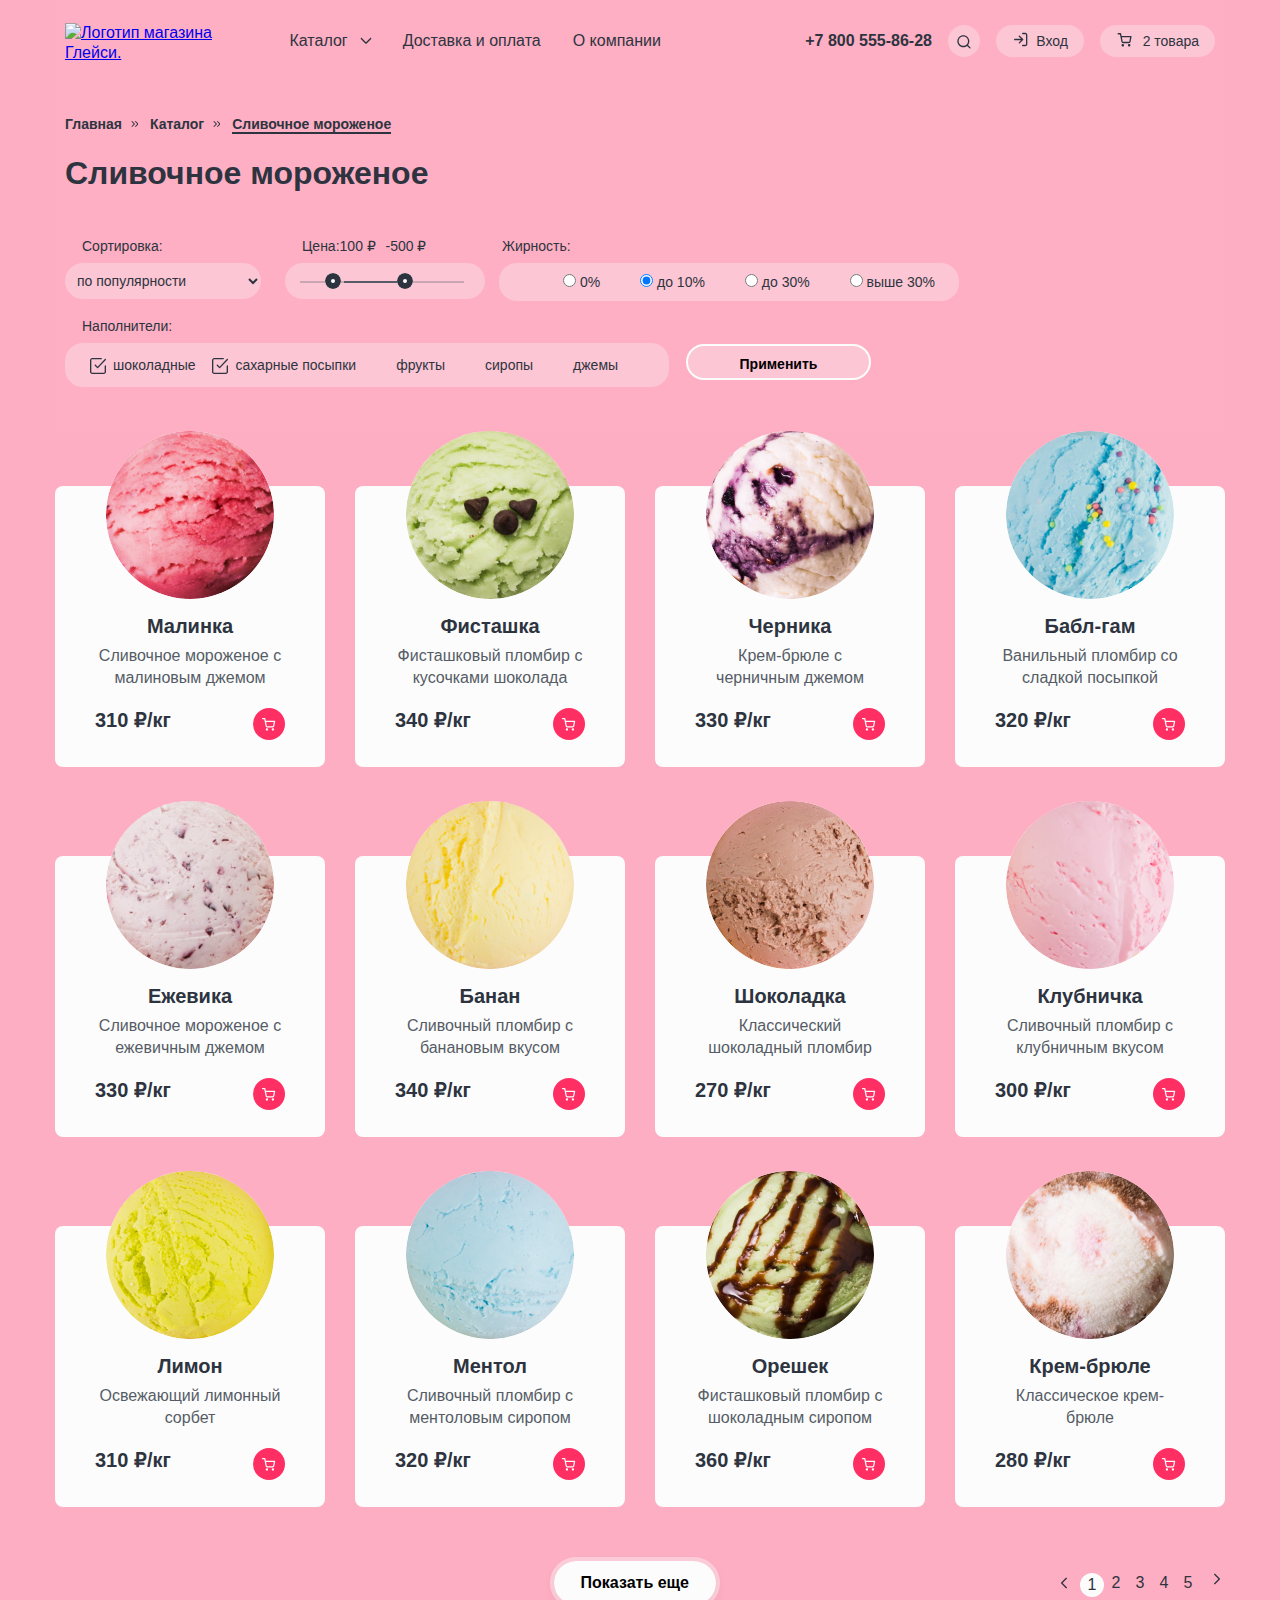
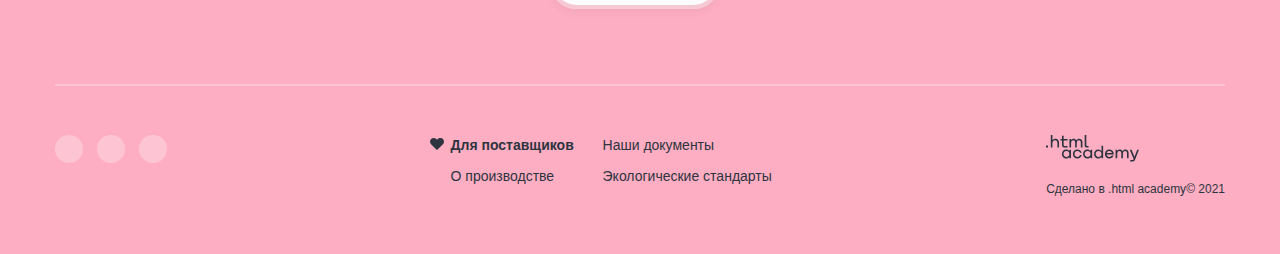
==== commit 4fa78b1e: "продолжает стилизацию" ====
--- a/catalog.html
+++ b/catalog.html
@@ -67,7 +67,7 @@
                     <a class="footer-phone-link" href="tel:+78005558628">+7 800 555-86-28</a>
                   </div>
                 </li>
-                <li class="user-menu-item-search menu-item-open">
+                <li class="user-menu-item-search menu-item-open" tabindex="0">
                   <a class="search-image-wrapper">
                     <span class="span-search visually-hidden">Поиск</span>
                     <svg class="svg-search" width="16" height="17" viewBox="0 0 16 17"
@@ -217,117 +217,149 @@
         </ul>
         <h2 class="catalog-title">Сливочное мороженое</h2>
         <div class="catalog-filter-wrapper">
-          <section class="section-sorting">
-            <h3 class="section-sorting-title catalog-filter-title">Сортировка:</h3>
-            <select class="select-control">
-              <option value="popular">по популярности</option>
-              <option value="expensive">Сначала дорогие</option>
-              <option value="cheep">Сначала дешевые</option>
-            </select>
-          </section>
           <form class="catalog-filter" action="https://echo.htmlacademy.ru/" method="get">
-            <div class="fieldset-wrapper">
-              <div class="filter-price">
-                <div class="range-input-wrapper">
+            <div class="upper-filter-wrapper">
+              <section class="section-sorting">
+                <h3 class="section-sorting-title catalog-filter-title">Сортировка:</h3>
+                <select class="select-control">
+                  <option value="popular">по популярности</option>
+                  <option value="expensive">Сначала дорогие</option>
+                  <option value="cheep">Сначала дешевые</option>
+                </select>
+              </section>
+              <div class="fieldset-wrapper">
+                <div class="filter-price">
+                  <div class="range-input-wrapper">
 
-                  <h3 class="catalog-filter-title">Цена:</h3>
-                  <div class="range-value-container" tabindex="100">
-                    <input type="text" class="range-value" value="100 ₽">
+                    <h3 class="catalog-filter-title">Цена:</h3>
+                    <div class="range-value-container" tabindex="100">
+                      <input type="text" class="range-value" value="100 ₽">
+                    </div>
+                    <span class="dash">-</span>
+                    <div class="range-value-container">
+                      <input type="text" class="range-value" value="500 ₽">
+                    </div>
                   </div>
-                  <span class="dash">-</span>
-                  <div class="range-value-container">
-                    <input type="text" class="range-value" value="500 ₽">
+                  <div class="range-block">
+                    <div class="scale">
+                      <div class="range"></div>
+                    </div>
+                    <button class="range-handle range-handle-min">
+                      <span class="visually-hidden"> Установить минимальное значение цены</span>
+                    </button>
+                    <button class="range-handle range-handle-max">
+                      <span class="visually-hidden"> Установить максимальное значение цены</span>
+                    </button>
                   </div>
                 </div>
-                <div class="range-block">
-                  <div class="scale">
-                    <div class="range"></div>
-                  </div>
-                  <button class="range-handle range-handle-min">
-                    <span class="visually-hidden"> Установить минимальное значение цены</span>
-                  </button>
-                  <button class="range-handle range-handle-max">
-                    <span class="visually-hidden"> Установить максимальное значение цены</span>
-                  </button>
+
+              </div>
+              <fieldset class="catalog-filter-group">
+                <div class="catalog-filter-fat">
+                  <h3 class="catalog-filter-title">Жирность:</h3>
+                  <ul class="filter-list-up">
+                    <li class="catalog-filter-item">
+                      <label class="control">
+                        <input class="control-input" type="radio" name="fat" value="null">
+                        0%
+                      </label>
+                    </li>
+                    <li class="catalog-filter-item">
+                      <label class="control">
+                        <input class="control-input" type="radio" name="fat" value="to-10%" checked>
+                        до 10%
+                      </label>
+                    </li>
+                    <li class="catalog-filter-item">
+                      <label class="control">
+                        <input class="control-input" type="radio" name="fat" value="to-30%">
+                        до 30%
+                      </label>
+                    </li>
+                    <li class="catalog-filter-item">
+                      <label class="control">
+                        <input class="control-input" type="radio" name="fat" value="more-30%">
+                        выше 30%
+                      </label>
+                    </li>
+                  </ul>
+
                 </div>
-              </div>
 
-            </div>
-            <fieldset class="catalog-filter-group">
-              <div class="catalog-filter-fat">
-                <h3 class="catalog-filter-title">Жирность:</h3>
-                <ul class="catalog-filter-list">
-                  <li class="catalog-filter-item">
+              </fieldset>
+            </div>
+            <fieldset class="catalog-filter-group down-catalog-filter">
+              <div class="catalog-filter-filling">
+                <h3 class="catalog-filter-title">Наполнители:</h3>
+                <ul class="filter-list-down">
+                  <li class="catalog-filter-item first-checkbox">
                     <label class="control">
-                      <input class="control-input" type="radio" name="fat" value="null">
-                      0%
+                      <input class="visually-hidden control-input" type="checkbox" name="chocolate" checked>
+                      <svg class="control-mark" width="16" height="16" viewBox="0 0 16 16" fill="none" xmlns="http://www.w3.org/2000/svg">
+                        <g clip-path="url(#clip0_25365_1779)">
+                        <g clip-path="url(#clip1_25365_1779)">
+                        <path fill-rule="evenodd" clip-rule="evenodd" d="M1.61532 1.61526C1.7958 1.43471 2.04051 1.33333 2.29562 1.33333H11.2545C11.6227 1.33333 11.9212 1.03486 11.9212 0.666667C11.9212 0.298477 11.6227 0 11.2545 0H2.29562C1.68671 0 1.10279 0.241993 0.672314 0.672654C0.241845 1.1033 6.10352e-05 1.68733 6.10352e-05 2.29624V13.7033C6.10352e-05 14.3122 0.241845 14.8962 0.672314 15.3269C1.10279 15.7575 1.68671 15.9995 2.29562 15.9995H13.6978C14.3067 15.9995 14.8907 15.7575 15.3211 15.3269C15.7516 14.8962 15.9934 14.3122 15.9934 13.7033V7.99976C15.9934 7.63157 15.6949 7.3331 15.3267 7.3331C14.9585 7.3331 14.6601 7.63157 14.6601 7.99976V13.7033C14.6601 13.9588 14.5586 14.2037 14.3781 14.3843C14.1977 14.5648 13.9529 14.6662 13.6978 14.6662H2.29562C2.04051 14.6662 1.7958 14.5648 1.61532 14.3843C1.43484 14.2037 1.33339 13.9588 1.33339 13.7033V2.29624C1.33339 2.04077 1.43484 1.79582 1.61532 1.61526ZM15.8167 1.9404C16.0699 1.6731 16.0585 1.25115 15.7912 0.997933C15.5239 0.74472 15.1019 0.756136 14.8487 1.02343L7.61408 8.66042L5.78248 6.72695C5.52927 6.45966 5.10732 6.44824 4.84002 6.70145C4.57272 6.95467 4.56131 7.37662 4.81452 7.64392L7.1301 10.0883C7.256 10.2212 7.43101 10.2965 7.61408 10.2965C7.79715 10.2965 7.97216 10.2212 8.09806 10.0883L15.8167 1.9404Z"/>
+                        </g>
+                        </g>
+                        <defs>
+                        <clipPath id="clip0_25365_1779">
+                        <rect width="16" height="16" fill="white"/>
+                        </clipPath>
+                        <clipPath id="clip1_25365_1779">
+                        <rect width="16" height="16" fill="white"/>
+                        </clipPath>
+                        </defs>
+                        </svg>
+                      <span class="control-label">шоколадные</span>
                     </label>
                   </li>
                   <li class="catalog-filter-item">
                     <label class="control">
-                      <input class="control-input" type="radio" name="fat" value="to-10%" checked>
-                      до 10%
+                      <input class="visually-hidden control-input" type="checkbox" name="sugar-sprinkles" checked>
+                      <svg class="control-mark" width="16" height="16" viewBox="0 0 16 16" fill="none" xmlns="http://www.w3.org/2000/svg">
+                        <g clip-path="url(#clip0_25365_1779)">
+                        <g clip-path="url(#clip1_25365_1779)">
+                        <path fill-rule="evenodd" clip-rule="evenodd" d="M1.61532 1.61526C1.7958 1.43471 2.04051 1.33333 2.29562 1.33333H11.2545C11.6227 1.33333 11.9212 1.03486 11.9212 0.666667C11.9212 0.298477 11.6227 0 11.2545 0H2.29562C1.68671 0 1.10279 0.241993 0.672314 0.672654C0.241845 1.1033 6.10352e-05 1.68733 6.10352e-05 2.29624V13.7033C6.10352e-05 14.3122 0.241845 14.8962 0.672314 15.3269C1.10279 15.7575 1.68671 15.9995 2.29562 15.9995H13.6978C14.3067 15.9995 14.8907 15.7575 15.3211 15.3269C15.7516 14.8962 15.9934 14.3122 15.9934 13.7033V7.99976C15.9934 7.63157 15.6949 7.3331 15.3267 7.3331C14.9585 7.3331 14.6601 7.63157 14.6601 7.99976V13.7033C14.6601 13.9588 14.5586 14.2037 14.3781 14.3843C14.1977 14.5648 13.9529 14.6662 13.6978 14.6662H2.29562C2.04051 14.6662 1.7958 14.5648 1.61532 14.3843C1.43484 14.2037 1.33339 13.9588 1.33339 13.7033V2.29624C1.33339 2.04077 1.43484 1.79582 1.61532 1.61526ZM15.8167 1.9404C16.0699 1.6731 16.0585 1.25115 15.7912 0.997933C15.5239 0.74472 15.1019 0.756136 14.8487 1.02343L7.61408 8.66042L5.78248 6.72695C5.52927 6.45966 5.10732 6.44824 4.84002 6.70145C4.57272 6.95467 4.56131 7.37662 4.81452 7.64392L7.1301 10.0883C7.256 10.2212 7.43101 10.2965 7.61408 10.2965C7.79715 10.2965 7.97216 10.2212 8.09806 10.0883L15.8167 1.9404Z"/>
+                        </g>
+                        </g>
+                        <defs>
+                        <clipPath id="clip0_25365_1779">
+                        <rect width="16" height="16" fill="white"/>
+                        </clipPath>
+                        <clipPath id="clip1_25365_1779">
+                        <rect width="16" height="16" fill="white"/>
+                        </clipPath>
+                        </defs>
+                        </svg>
+                      <span class="control-label">сахарные посыпки</span>
                     </label>
                   </li>
                   <li class="catalog-filter-item">
                     <label class="control">
-                      <input class="control-input" type="radio" name="fat" value="to-30%">
-                      до 30%
+                      <input class="visually-hidden control-input" type="checkbox" name="fruits">
+                      <span class="control-mark"></span>
+                      <span class="control-label">фрукты</span>
                     </label>
                   </li>
                   <li class="catalog-filter-item">
                     <label class="control">
-                      <input class="control-input" type="radio" name="fat" value="more-30%">
-                      выше 30%
-                    </label>
-                  </li>
-                </ul>
-
-              </div>
-
-            </fieldset>
-            <fieldset class="catalog-filter-group">
-              <div class="catalog-filter-filling">
-
-                <h3 class="catalog-filter-title">Наполнители:</h3>
-                <ul class="catalog-filter-list">
-                  <li class="catalog-filter-item">
-                    <label class="control">
-                      <input class="control-input" type="checkbox" name="chokolad" checked>
-                      шоколадные
+                      <input class="visually-hidden control-input" type="checkbox" name="syrups">
+                      <span class="control-mark"></span>
+                      <span class="control-label">сиропы</span>
                     </label>
                   </li>
                   <li class="catalog-filter-item">
                     <label class="control">
-                      <input class="control-input" type="checkbox" name="sugar-sprinkles" checked>
-                      сахарные посыпки
-                    </label>
-                  </li>
-                  <li class="catalog-filter-item">
-                    <label class="control">
-                      <input class="control-input" type="checkbox" name="fruits">
-                      фрукты
-                    </label>
-                  </li>
-                  <li class="catalog-filter-item">
-                    <label class="control">
-                      <input class="control-input" type="checkbox" name="syrups">
-                      сиропы
-                    </label>
-                  </li>
-                  <li class="catalog-filter-item">
-                    <label class="control">
-                      <input class="control-input" type="checkbox" name="jams">
-                      джемы
+                      <input class="visually-hidden control-input" type="checkbox" name="jams">
+                      <span class="control-mark"></span>
+                      <span class="control-label">джемы</span>
                     </label>
                   </li>
                 </ul>
               </div>
-
+              <button class="button button-filter" type="submit">Применить</button>
             </fieldset>
         </div>
-
-        <button class="button" type="submit">Применить</button>
         </form>
     </div>
     <ul class="small-catalog-list">
@@ -344,7 +376,7 @@
             <span class="card-price">310 ₽/кг</span>
             <a class="button-cart" href="#">
               <span class="visually-hidden catalog-cart">Корзина</span>
-              <div class="cart-svg-wrapper">
+              <div class="cart-svg-wrapper" tabindex="0">
                 <svg class="icon-svg-cart" width="16" height="17" viewBox="0 0 16 17" fill="none"
                   xmlns="http://www.w3.org/2000/svg">
                   <path fill-rule="evenodd" clip-rule="evenodd"
@@ -369,7 +401,7 @@
             <span class="card-price">340 ₽/кг</span>
             <a class="button-cart" href="#">
               <span class="visually-hidden catalog-cart">Корзина</span>
-              <div class="cart-svg-wrapper">
+              <div class="cart-svg-wrapper" tabindex="0">
                 <svg class="icon-svg-cart" width="16" height="17" viewBox="0 0 16 17" fill="none"
                   xmlns="http://www.w3.org/2000/svg">
                   <path fill-rule="evenodd" clip-rule="evenodd"
@@ -394,7 +426,7 @@
             <span class="card-price">330 ₽/кг</span>
             <a class="button-cart" href="#">
               <span class="visually-hidden catalog-cart">Корзина</span>
-              <div class="cart-svg-wrapper">
+              <div class="cart-svg-wrapper" tabindex="0">
                 <svg class="icon-svg-cart" width="16" height="17" viewBox="0 0 16 17" fill="none"
                   xmlns="http://www.w3.org/2000/svg">
                   <path fill-rule="evenodd" clip-rule="evenodd"
@@ -419,7 +451,7 @@
             <span class="card-price">320 ₽/кг</span>
             <a class="button-cart" href="#">
               <span class="visually-hidden catalog-cart">Корзина</span>
-              <div class="cart-svg-wrapper">
+              <div class="cart-svg-wrapper" tabindex="0">
                 <svg class="icon-svg-cart" width="16" height="17" viewBox="0 0 16 17" fill="none"
                   xmlns="http://www.w3.org/2000/svg">
                   <path fill-rule="evenodd" clip-rule="evenodd"
@@ -444,7 +476,7 @@
             <span class="card-price">330 ₽/кг</span>
             <a class="button-cart" href="#">
               <span class="visually-hidden catalog-cart">Корзина</span>
-              <div class="cart-svg-wrapper">
+              <div class="cart-svg-wrapper" tabindex="0">
                 <svg class="icon-svg-cart" width="16" height="17" viewBox="0 0 16 17" fill="none"
                   xmlns="http://www.w3.org/2000/svg">
                   <path fill-rule="evenodd" clip-rule="evenodd"
@@ -470,7 +502,7 @@
             <span class="card-price">340 ₽/кг</span>
             <a class="button-cart" href="#">
               <span class="visually-hidden catalog-cart">Корзина</span>
-              <div class="cart-svg-wrapper">
+              <div class="cart-svg-wrapper" tabindex="0">
                 <svg class="icon-svg-cart" width="16" height="17" viewBox="0 0 16 17" fill="none"
                   xmlns="http://www.w3.org/2000/svg">
                   <path fill-rule="evenodd" clip-rule="evenodd"
@@ -495,7 +527,7 @@
             <span class="card-price">270 ₽/кг</span>
             <a class="button-cart" href="#">
               <span class="visually-hidden catalog-cart">Корзина</span>
-              <div class="cart-svg-wrapper">
+              <div class="cart-svg-wrapper" tabindex="0">
                 <svg class="icon-svg-cart" width="16" height="17" viewBox="0 0 16 17" fill="none"
                   xmlns="http://www.w3.org/2000/svg">
                   <path fill-rule="evenodd" clip-rule="evenodd"
@@ -520,7 +552,7 @@
             <span class="card-price">300 ₽/кг</span>
             <a class="button-cart" href="#">
               <span class="visually-hidden catalog-cart">Корзина</span>
-              <div class="cart-svg-wrapper">
+              <div class="cart-svg-wrapper" tabindex="0">
                 <svg class="icon-svg-cart" width="16" height="17" viewBox="0 0 16 17" fill="none"
                   xmlns="http://www.w3.org/2000/svg">
                   <path fill-rule="evenodd" clip-rule="evenodd"
@@ -545,7 +577,7 @@
             <span class="card-price">310 ₽/кг</span>
             <a class="button-cart" href="#">
               <span class="visually-hidden catalog-cart">Корзина</span>
-              <div class="cart-svg-wrapper">
+              <div class="cart-svg-wrapper" tabindex="0">
                 <svg class="icon-svg-cart" width="16" height="17" viewBox="0 0 16 17" fill="none"
                   xmlns="http://www.w3.org/2000/svg">
                   <path fill-rule="evenodd" clip-rule="evenodd"
@@ -570,7 +602,7 @@
             <span class="card-price">320 ₽/кг</span>
             <a class="button-cart" href="#">
               <span class="visually-hidden catalog-cart">Корзина</span>
-              <div class="cart-svg-wrapper">
+              <div class="cart-svg-wrapper" tabindex="0">
                 <svg class="icon-svg-cart" width="16" height="17" viewBox="0 0 16 17" fill="none"
                   xmlns="http://www.w3.org/2000/svg">
                   <path fill-rule="evenodd" clip-rule="evenodd"
@@ -595,7 +627,7 @@
             <span class="card-price">360 ₽/кг</span>
             <a class="button-cart" href="#">
               <span class="visually-hidden catalog-cart">Корзина</span>
-              <div class="cart-svg-wrapper">
+              <div class="cart-svg-wrapper" tabindex="0">
                 <svg class="icon-svg-cart" width="16" height="17" viewBox="0 0 16 17" fill="none"
                   xmlns="http://www.w3.org/2000/svg">
                   <path fill-rule="evenodd" clip-rule="evenodd"
@@ -620,7 +652,7 @@
             <span class="card-price">280 ₽/кг</span>
             <a class="button-cart" href="#">
               <span class="visually-hidden catalog-cart">Корзина</span>
-              <div class="cart-svg-wrapper">
+              <div class="cart-svg-wrapper" tabindex="0">
                 <svg class="icon-svg-cart" width="16" height="17" viewBox="0 0 16 17" fill="none"
                   xmlns="http://www.w3.org/2000/svg">
                   <path fill-rule="evenodd" clip-rule="evenodd"
@@ -634,7 +666,7 @@
       </li>
     </ul>
     <div class="pagination-wrapper">
-      <button class="button button-more">Показать еще</button>
+      <button class="button button-pagination">Показать еще</button>
       <ul class="pagination">
         <li class="pagination-item">
           <a class="pagination-current">1</a>
@@ -665,18 +697,18 @@
         <section class="slider-social">
           <h2 class="visually-hidden" hidden>Социальные сети</h2>
           <ul class="slider-social-list">
-            <li class="social-item social-item-telegram">
-              <a class="slider-social-svg" href="https://t.me/htmlacademy ">
+            <li class="social-item">
+              <a class="slider-social-svg telegram" href="https://t.me/htmlacademy ">
                 <span class="visually-hidden">Telegam</span>
               </a>
             </li>
-            <li class="social-item social-item-vk">
-              <a class="slider-social-svg" href="https://vk.com/htmlacademy">
+            <li class="social-item">
+              <a class="slider-social-svg vk" href="https://vk.com/htmlacademy">
                 <span class="visually-hidden">VK</span>
               </a>
             </li>
-            <li class="social-item social-item-youtube">
-              <a class="slider-social-svg" href="https://www.youtube.com/user/htmlacademyru">
+            <li class="social-item">
+              <a class="slider-social-svg youtube" href="https://www.youtube.com/user/htmlacademyru">
                 <span class="visually-hidden">Youtube</span>
               </a>
             </li>
--- a/css/styles.css
+++ b/css/styles.css
@@ -32,6 +32,10 @@
   box-sizing: inherit;
   margin: 0;
   padding: 0;
+}
+
+:focus {
+  outline: none;
 }
 
 body {
@@ -140,6 +144,7 @@
   top: 16px;
   left: 6px;
   padding-top: 30px;
+  z-index: 2;
 }
 
 .navigation-catalog-item:hover {
@@ -168,11 +173,12 @@
 .navigation-catalog-item:active {
   background: #fcfcfc;
   border-radius: 30px;
+  color: #2d3440;
 }
 
 .navigation-catalog-item:focus-within {
   background: #fcfcfc80;
-  border: 2px solid #2D3440;
+  outline: 2px solid #2D3440;
   border-radius: 30px;
 
 }
@@ -267,8 +273,16 @@
 
 .user-menu-item:focus-within {
   background: #fcfcfc80;
-  border: 2px solid #000000;
+  outline: 2px solid #000000;
   border-radius: 30px;
+}
+
+.svg-search {
+  fill: #2d3440;
+}
+
+.user-menu-item-search {
+  position: relative;
 }
 
 .user-menu-item-search:hover .menu-form-search {
@@ -284,12 +298,32 @@
   fill: #fcfcfc;
 }
 
-.svg-search {
-  fill: #2d3440;
-}
-
-.user-menu-item-search {
-  position: relative;
+.user-menu-item-search:active .menu-form-search {
+  display: block;
+}
+
+.user-menu-item-search:active .search-image-wrapper {
+  background: #FF4A78;
+  border-radius: 27px;
+  opacity: 0.6;
+}
+
+.user-menu-item-search:active .svg-search {
+  fill: #fcfcfc;
+}
+
+.user-menu-item-search:focus .menu-form-search {
+  display: block;
+}
+
+.user-menu-item-search:focus .search-image-wrapper {
+  background: #FF4A78;
+  outline: 2px solid #000000;
+  border-radius: 27px;
+}
+
+.user-menu-item-search:focus .svg-search {
+  fill: #fcfcfc;
 }
 
 .menu-login {
@@ -478,16 +512,6 @@
   background: #ff4a78
 }
 
-.login-link::after {
-  position: absolute;
-  content: "";
-  background-image: url("../images/menu-login.svg");
-  background-repeat: no-repeat;
-  right: 39px;
-  width: 16px;
-  height: 16px;
-}
-
 .menu-link-cart {
   position: relative;
 }
@@ -522,7 +546,6 @@
 
 .item-with-popover:hover .menu-cart-wrapper {
   background: #ff4a78;
-  ;
 }
 
 .cart-open-wrapper {
@@ -618,10 +641,10 @@
   border-radius: 26px;
   padding: 12px 27px;
   background: #ff2f64;
-  border: 4px solid rgba(255, 47, 100, 0.3);
+  outline: 4px solid rgba(255, 47, 100, 0.3);
   box-shadow: 0 4px 12px #2d34401a;
   color: #FCFCFC;
-
+  border: none;
 }
 
 .button-pink:hover {
@@ -629,6 +652,7 @@
   border: 4px solid #ff2f64;
   border-radius: 26px;
   color: #2d3440;
+  outline: none;
 }
 
 .button-pink:focus {
@@ -725,11 +749,67 @@
 
 .button-slider {
   background: #fcfcfc;
-  border: 4px solid #fcfcfc66;
+  outline: 4px solid #fcfcfc66;
   box-shadow: 0 4px 12px #2d34401a;
   border-radius: 26px;
   padding: 12px 27px;
   color: #2d3440;
+  position: relative;
+}
+
+.button-slider:hover {
+  background: rgba(252, 252, 252, 0.4);
+  outline: 4px solid #fcfcfc;
+  box-shadow: 0 4px 15px rgba(133, 133, 133, 0.15);
+  border-radius: 26px;
+  border: none;
+}
+
+.button-slider:active {
+  background: #FCFCFC;
+  outline: 2px solid #2d3440;
+  box-shadow: 0 4px 12px rgba(45, 52, 64, 0.1);
+  border-radius: 26px;
+  border: none;
+}
+
+.button-slider:focus {
+  background: rgba(252, 252, 252, 0.5);
+  outline: 2px solid #2d3440;
+  box-shadow: 0 4px 12px rgba(45, 52, 64, 0.1);
+  border-radius: 26px;
+  border: none;
+}
+
+.button-slider:disabled {
+  background: #e7e7e7;
+  outline: 4px solid rgba(252, 252, 252, 0.4);
+  border-radius: 26px;
+  border: none;
+}
+
+.button-slider::after {
+  position: absolute;
+  content: "";
+  background-image: url("../images/catalog/spinner.svg");
+  background-repeat: no-repeat;
+  width: 16px;
+  height: 16px;
+  right: 0;
+  display: none;
+}
+
+.button-slider:default {
+  background: #FCFCFC;
+  outline: 4px solid rgba(252, 252, 252, 0.4);
+  box-shadow: 0 4px 12px rgba(45, 52, 64, 0.1);
+  border-radius: 26px;
+  border: none;
+}
+
+.button-slider::after:default {
+  display: block;
+  padding-right: 24px;
 }
 
 .slider-image-wrapper {
@@ -778,53 +858,55 @@
 }
 
 .slider-control {
-  position: absolute;
-  background-image: url("../images/arrow-slider.svg");
-  background-repeat: no-repeat;
-  width: 7px;
-  height: 12px;
-  bottom: 45%;
-  left: 47%;
-  z-index: 4;
-}
-
-
-.slider-control-next {
-  position: absolute;
-  background-image: url("../images/arrow-slider.svg");
-  background-repeat: no-repeat;
-  width: 7px;
-  height: 12px;
-  transform: rotateY(180deg);
-  left: 75%;
-  bottom: 45%;
-  z-index: 4;
-}
-
-.slider-control::after {
-  position: absolute;
-  content: "";
-  background: transparent;
-  border-radius: 50%;
-  border: 2px solid #fcfcfc;
+  display: flex;
+  align-items: center;
+  justify-content: center;
   width: 38px;
   height: 38px;
-  top: -14px;
-  left: -14px;
-  z-index: 3;
-}
-
-.slider-control-next::after {
-  position: absolute;
-  content: "";
-  background: transparent;
+  border: 2px solid #FCFCFC;
   border-radius: 50%;
-  border: 2px solid #fcfcfc;
-  width: 38px;
-  height: 38px;
-  top: -14px;
-  left: -14px;
-  z-index: 3;
+  position: absolute;
+  top: 50%;
+  cursor: pointer;
+  z-index: 4;
+}
+
+.slider-prev {
+  left: 45%;
+}
+
+.slider-control .slider-control-svg {
+  fill: #FCFCFC;
+}
+
+.slider-next .slider-control-svg {
+  transform: rotate(180deg);
+}
+
+.slider-next {
+  right: 24%;
+}
+
+.slider-control:hover {
+  background-color: #FCFCFC;
+}
+
+.slider-control:hover .slider-control-svg {
+  fill: #2D3440;
+}
+
+.slider-control:focus {
+  border: 2px solid #2D3440;
+  background-color: rgba(252, 252, 252, 0.3);
+}
+
+.slider-control:focus .slider-control-svg {
+  fill: #2D3440;
+}
+
+.slider-control:active {
+  background-color: rgba(252, 252, 252, 0.5);
+  border: none;
 }
 
 .hero-footer {
@@ -832,67 +914,6 @@
   justify-content: space-between;
   margin-left: 9px;
 }
-
-/*.slider-prev {
-  position: absolute;
-  content: "";
-  fill: #fcfcfc;
-  width: 16px;
-  height: 16px;
-  top: 144px;
-  left: 19px;
-  z-index: 3;
-}
-
-.slider-prev::after {
-  position: absolute;
-  content: "";
-  background: transparent;
-  border-radius: 50%;
-  border: 2px solid #fcfcfc;
-  width: 38px;
-  height: 38px;
-  top: 134px;
-  left: 9px;
-  z-index: 3;
-}
-
-.slider-next {
-  position: absolute;
-  content: "";
-  fill: #fcfcfc;
-  width: 16px;
-  height: 16px;
-  top: 146px;
-  left: 183px;
-  z-index: 3;
-}
-
-.slider-next::after {
-  position: absolute;
-  content: "";
-  background: transparent;
-  border-radius: 50%;
-  border: 2px solid #fcfcfc;
-  width: 38px;
-  height: 38px;
-  top: 133px;
-  left: 170px;
-  z-index: 3;
-}
-
-.slider-next:hover::after,
-.slider-prev:hover::after {
-  background: #fcfcfc;
-}
-
-.slider-prev:hover {
-  fill: #2D3440;
-}
-
-.slider-next:hover {
-  fill: #2D3440;
-}*/
 
 .slider-footer {
   display: flex;
@@ -923,6 +944,24 @@
   opacity: 1;
 }
 
+.bullet:hover {
+  background: rgba(252, 252, 252, 0.3);
+  border: 1px solid #fcfcfc;
+  opacity: 1;
+}
+
+.bullet:active {
+  background: #fcfcfc;
+  opacity: 0.5;
+}
+
+.bullet:focus {
+  background: rgba(252, 252, 252, 0.3);
+  border: 1px solid #2d3440;
+  opacity: 1;
+}
+
+
 .slider-social-list {
   display: flex;
   list-style-type: none;
@@ -933,28 +972,57 @@
   cursor: pointer;
 }
 
-.social-item-telegram {
+.slider-social-svg {
+  display: flex;
+  justify-content: center;
+  align-items: center;
+  width: 28px;
+  height: 28px;
+  border-radius: 50%;
+  /* outline: 4px solid rgba(252, 252, 252, 0.3); */
+  background: rgba(252, 252, 252, 0.3);
+}
+
+.slider-social-svg::before {
   content: "";
+  width: 22px;
+  height: 22px;
+  border-radius: 50%;
+  overflow: hidden;
+  background-position: center center;
+  background-repeat: no-repeat;
+}
+
+.telegram::before {
   background-image: url("../images/telegram-icon.svg");
-  background-repeat: no-repeat;
-  width: 26px;
-  height: 26px;
-}
-
-.social-item-vk {
-  content: "";
+}
+
+.vk::before {
   background-image: url("../images/vk-icon.svg");
-  background-repeat: no-repeat;
-  width: 26px;
-  height: 26px;
-}
-
-.social-item-youtube {
-  content: "";
+}
+
+.youtube::before {
   background-image: url("../images/you-icon.svg");
-  background-repeat: no-repeat;
-  width: 26px;
-  height: 26px;
+}
+
+.slider-social-svg:hover::before {
+  background-color: #2D3440;
+}
+
+.slider-social-svg:focus {
+  background-color: #2D3440;
+  ;
+}
+
+.slider-social-svg:focus::before {
+  background-color: #2D3440;
+  /* outline: 4px solid #2D3440; */
+}
+
+.slider-social-svg:active::before {
+  background-color: #2D3440;
+  outline: 4px solid rgba(252, 252, 252, 0.3);
+  opacity: 0.6;
 }
 
 .section-gift {
@@ -1030,14 +1098,6 @@
   margin-bottom: 32px;
 }
 
-.button-gift {
-  background: #fcfcfc;
-  border: 4px solid #fcfcfc66;
-  box-shadow: 0 4px 12px #2d34401a;
-  border-radius: 26px;
-  padding: 12px 27px;
-}
-
 .gift-description {
   margin-bottom: 45px;
   width: 304px;
@@ -1089,8 +1149,10 @@
   display: grid;
   grid-template-columns: repeat(4, 270px);
   gap: 30px;
-  margin: 0;
+  margin: 0 auto;
   padding: 0;
+  width: 1170px;
+  margin-bottom: 50px;
 }
 
 .catalog-item::after {
@@ -1156,6 +1218,29 @@
   height: 16px;
 }
 
+.cart-svg-wrapper:hover .icon-svg-cart {
+  fill: #2d3440;
+}
+
+.cart-svg-wrapper:hover {
+  background: rgba(252, 252, 252, 0.3);
+  border: 2px solid #ff2f64;
+}
+
+.cart-svg-wrapper:active .icon-svg-cart {
+  fill: #2d3440;
+}
+
+.cart-svg-wrapper:active {
+  background: #ffcbd8;
+  border: 2px soli#ff2f6464;
+}
+
+.cart-svg-wrapper:focus {
+  background: #ff2f64;
+  outline: 2px solid #2d3440;
+}
+
 .section-description {
   background-image: url("../images/wafer-background.jpg");
   border-radius: 16px;
@@ -1172,6 +1257,17 @@
 .section-description-title {
   padding-top: 56px;
   margin-bottom: 57px;
+}
+
+.section-description-title:hover,
+.link-title-main:hover {
+  text-decoration: underline;
+}
+
+.section-description-title:active,
+.link-title-main:active {
+  text-decoration: underline;
+  opacity: 0.3;
 }
 
 .description-item {
@@ -1355,10 +1451,12 @@
   border-radius: 26px;
   padding: 12px 32px;
   background: #ff2f64;
-  border: 4px solid #ff2f644d;
+  outline: 4px solid #ff2f644d;
+  border: none;
   box-shadow: 0 4px 12px #2d34401a;
   color: #FCFCFC;
   cursor: pointer;
+  width: 152px;
 }
 
 .section-delivery {
@@ -1368,6 +1466,7 @@
   min-height: 534px;
   display: flex;
   justify-content: space-between;
+  position: relative;
 }
 
 .delivery-description-wrapper {
@@ -1394,20 +1493,20 @@
   background: #fcfcfc;
   box-shadow: 0 15px 40px #2d34401f;
   border-radius: 8px;
-  margin: 63px 63px 63px 31px;
+  margin: 63px 76px 63px 31px;
   display: flex;
   flex-direction: column;
 }
 
 .delivery-form-title {
-  width: 400px;
+  width: 393px;
   font-weight: 400;
   font-size: 16px;
   line-height: 22px;
   color: #565c66;
   margin-top: 40px;
   margin-left: 40px;
-  margin-bottom: 40px;
+  margin-bottom: 34px;
 }
 
 .field-group {
@@ -1417,18 +1516,136 @@
 }
 
 .delivery-form {
-  display: grid;
-  grid-template-columns: 117px 287px;
-  grid-gap: 19px 17px;
+  display: flex;
+  flex-direction: column;
+  margin-left: 40px;
+  margin-right: 40px;
+}
+
+.delivery-form-row {
+  display: flex;
+  margin-bottom: 20px;
+}
+
+.delivery-form-adresse {
+  margin-bottom: 32px;
+}
+
+.tooltip {
+  position: absolute;
+  margin-top: 3px;
+  margin-left: 4px;
+  width: 13px;
+  height: 13px;
+}
+
+.tooltip-toggle {
+  border: none;
+  background-color: transparent;
+  padding: 0;
+  margin: 0;
+  display: block;
+}
+
+.tooltip-icon {
+  width: 100%;
+  height: 100%;
+  fill: #2d3440;
+  display: block;
+}
+
+.tooltip-toggle:hover .tooltip-icon {
+  opacity: 0.3;
+}
+
+.tooltip-text {
+  background-color: #fcfcfc;
+  font-weight: 400;
+  font-size: 12px;
+  line-height: 16px;
+  color: #565C66;
+  text-transform: none;
+  padding: 10px 8px;
+  border-radius: 1px;
+  display: block;
+  width: 162px;
+  box-shadow: 0 2px 12px rgba(173, 152, 143, 0.18);
+  border: 1px solid #b9b9b9;
+  position: absolute;
+  top: -7px;
+  left: 24px;
+  z-index: 1;
+}
+
+.delivery-submit {
+  display: flex;
+  justify-content: space-around;
+}
+
+.form-label {
+  font-weight: 700;
+  font-size: 16px;
+  line-height: 20px;
+  color: #2d3440;
+  margin-bottom: 8px;
+}
+
+.delivery-form-input {
+  font-family: "Inter", sans-serif;
+  font-weight: 400;
+  font-size: 16px;
+  line-height: 20px;
+  color: #b9b9b9;
+  padding: 12px 12px;
+  border: 1px solid #b9b9b9;
+  border-radius: 4px;
+}
+
+input[type=date]::-webkit-calendar-picker-indicator {
+  display: none;
+}
+
+.delivery-form-date {
+  width: 117px;
+  margin-right: 16px;
+  position: relative;
+}
+
+.delivery-form-adresse {
+  position: relative;
+}
+
+.info {
+  position: absolute;
+  background-image: url("../images/tultip-info.svg");
+  width: 14px;
+  height: 14px;
+  right: 59px;
+  top: 2px;
+  border: none;
+  background-color: #fcfcfc;
+}
+
+.info-adresse {
+  position: absolute;
+  background-image: url("../images/tultip-info.svg");
+  width: 14px;
+  height: 14px;
+  left: 57px;
+  top: 2px;
+  border: none;
+  background-color: #fcfcfc;
+}
+
+.delivery-form-phone {
+  width: 287px;
 }
 
 .input-adresse {
-  grid-column: 1/-1
-}
-
-.delivery-submit {
-  grid-column: 1/-1
-}
+  margin-bottom: 32px;
+}
+
+.delivery-submit {}
 
 .section-contacts {
   background-image: url("../images/contacts-background.jpg");
@@ -1517,6 +1734,10 @@
   margin-bottom: 8px;
 }
 
+.information-item:hover {
+  text-decoration: underline;
+}
+
 .information-link {
   text-decoration: none;
   font-weight: 400;
@@ -1640,6 +1861,16 @@
 
 .catalog-filter-group {
   border: none;
+  display: flex;
+}
+
+.upper-filter-wrapper {
+  display: flex;
+  margin-bottom: 15px;
+}
+
+.down-catalog-filter {
+  margin-bottom: 44px;
 }
 
 .select-control {
@@ -1648,23 +1879,31 @@
   line-height: 20px;
   color: #2d3440;
   border: none;
-  background: #fcfcfc;
-  opacity: 0.3;
+  background: rgb(252 252 252 / 0.3);
   border-radius: 20px;
   padding: 8px;
   width: 196px;
   height: 36px;
 }
 
-.catalog-filter-list {
+.filter-list-up {
   display: flex;
   list-style-type: none;
   margin-left: 14px;
   background: #fcfcfc4d;
   border-radius: 18px;
-  padding: 8px;
   min-width: 383px;
   justify-content: space-between;
+  padding: 9px 24px;
+}
+
+.filter-list-down {
+  display: flex;
+  list-style-type: none;
+  background: #fcfcfc4d;
+  border-radius: 18px;
+  padding: 12px 24px 12px 8px;
+  min-width: 604px;
 }
 
 .control {
@@ -1672,6 +1911,22 @@
   font-size: 14px;
   line-height: 20px;
   color: #2D3440;
+  display: block;
+  padding-left: 40px;
+  position: relative;
+}
+
+.control-mark {
+  position: absolute;
+  width: 16px;
+  height: 16px;
+  fill: #2D3440;
+  left: 17px;
+  bottom: 1px;
+}
+
+.control:hover .control-mark {
+  fill: #fcfcfc;
 }
 
 .range-block {
@@ -1679,8 +1934,7 @@
   height: 36px;
   position: relative;
   margin-bottom: 1px;
-  background: #FCFCFC;
-  opacity: 0.3;
+  background: rgb(252 252 252 / 0.3);
   border-radius: 20px;
   padding: 8px;
 }
@@ -1691,8 +1945,7 @@
   height: 2px;
   top: 18px;
   left: 15px;
-  opacity: 0.3;
-  border-top: 2px solid #565C66;
+  border-top: 2px solid rgb(86 92 102 / 0.3);
 }
 
 .range {
@@ -1713,7 +1966,7 @@
   cursor: pointer;
   border-radius: 50%;
   position: absolute;
-  top: 9px;
+  top: 10px;
   left: 0;
   display: block;
   background-position: center;
@@ -1747,6 +2000,200 @@
   color: #2D3440;
 }
 
+.button-filter {
+  padding: 8px 32px;
+  width: 185px;
+  height: 36px;
+  background: rgba(252, 252, 252, 0.3);
+  border: 2px solid #FCFCFC;
+  border-radius: 20px;
+  display: inline-block;
+  margin-top: 28px;
+  margin-left: 17px;
+  font-size: 14px;
+}
+
 .section-sorting {
   margin-right: 24px;
 }
+
+
+
+.modal-container {
+  position: fixed;
+  background-color: rgb(45 52 64 / 30%);
+  top: 0;
+  left: 0;
+  display: none;
+  width: 100%;
+  height: 100%;
+  z-index: 10;
+
+}
+
+.modal {
+  position: relative;
+  margin: auto;
+  padding: 64px;
+  background-color: #ffffff;
+  box-shadow: 0 15px 40px rgba(45, 52, 64, 0.12);
+  border-radius: 8px;
+}
+
+.modal-feedback {
+  width: 570px;
+  margin-top: 68%;
+}
+
+.modal-close-button {
+  position: absolute;
+  padding: 0;
+  top: 30px;
+  right: 33px;
+  width: 20px;
+  height: 20px;
+  background-color: #ffffff;
+  border: none;
+  background-image: url("../images/close.svg");
+  background-repeat: no-repeat;
+  background-position: center;
+  cursor: pointer;
+}
+
+.modal-title {
+  font-family: "Inter", sans-serif;
+  font-style: normal;
+  font-weight: 700;
+  font-size: 24px;
+  line-height: 30px;
+  color: #2D3440;
+  margin-bottom: 32px;
+}
+
+.field {
+  font-family: "Inter", sans-serif;
+  font-style: normal;
+  font-weight: 400;
+  font-size: 16px;
+  line-height: 20px;
+  color: #b9b9b9;
+  border: 1px solid #B9B9B9;
+  border-radius: 4px;
+  padding: 14px;
+}
+
+.field-group {
+  margin-bottom: 16px;
+}
+
+.comment-form-field {
+  min-height: 149px;
+  margin-bottom: 32px;
+}
+
+.textarea-text {
+  width: 442px;
+  height: 149px;
+  resize: none;
+}
+
+.modal-button {
+  margin-top: 16px;
+}
+
+.button-modal-wrapper {
+  display: flex;
+  justify-content: flex-end;
+  margin-top: 16px;
+}
+
+.pagination-wrapper {
+  width: 1170px;
+  margin: 0 auto;
+  display: flex;
+  justify-content: flex-end;
+  flex-wrap: wrap;
+  align-items: center;
+  margin-bottom: 130px;
+  position: relative;
+}
+
+.pagination {
+  list-style-type: none;
+  display: flex;
+  position: relative;
+  padding-right: 25px;
+}
+
+.pagination::after {
+  position: absolute;
+  content: "";
+  background-image: url("../images/catalog/arrow-pagination.svg");
+  background-repeat: no-repeat;
+  width: 16px;
+  height: 16px;
+  left: 134px;
+  bottom: 6px;
+}
+
+.pagination::before {
+  position: absolute;
+  content: "";
+  background-image: url("../images/catalog/arrow-pagination.svg");
+  background-repeat: no-repeat;
+  width: 16px;
+  height: 16px;
+  right: 158px;
+  bottom: 6px;
+  transform: rotate(180deg);
+}
+
+.button-pagination {
+  align-items: center;
+  background: #fcfcfc;
+  outline: 4px solid #fcfcfc66;
+  border: none;
+  box-shadow: 0 4px 12px #2d34401a;
+  border-radius: 26px;
+  padding: 12px 27px;
+  display: flex;
+  height: 44px;
+  margin-right: 364px;
+}
+
+.pagination-current {
+  width: 24px;
+  height: 24px;
+  background: #FCFCFC;
+  border-radius: 50px;
+  display: block;
+  text-align: center;
+  padding: 2px;
+}
+
+.pagination-item {
+  width: 24px;
+  height: 24px;
+  border-radius: 76px;
+  display: block;
+  text-align: center;
+  padding-top: 2px;
+}
+
+.pagination-item:hover {
+  background: rgba(252, 252, 252, 0.5);
+  border-radius: 50px;
+}
+
+.pagination-link {
+  text-decoration: none;
+  color: #2D3440;
+}
+
+.pagination-wrapper::after {
+  position: absolute;
+  content: "";
+  border: 1px solid rgba(252, 252, 252, 0.3);
+  top: 123px;
+  width: 1170px;
+}
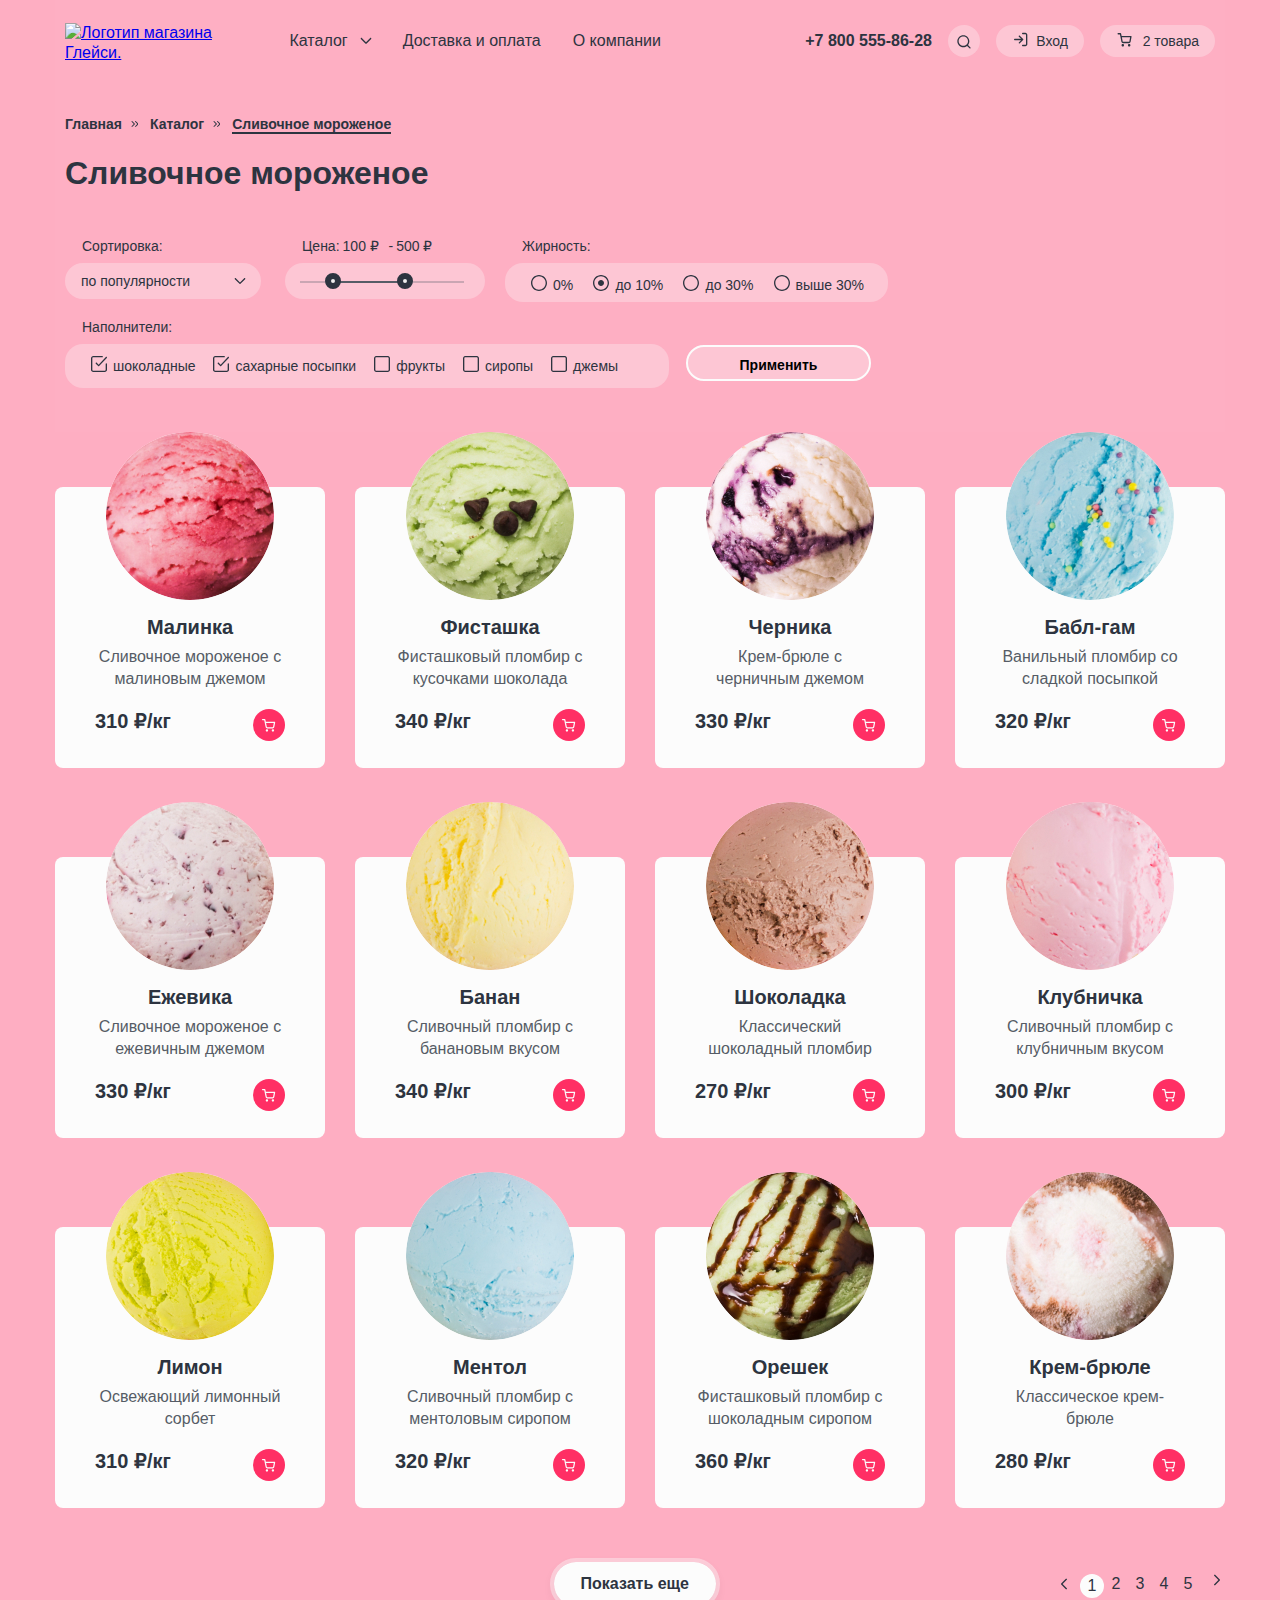
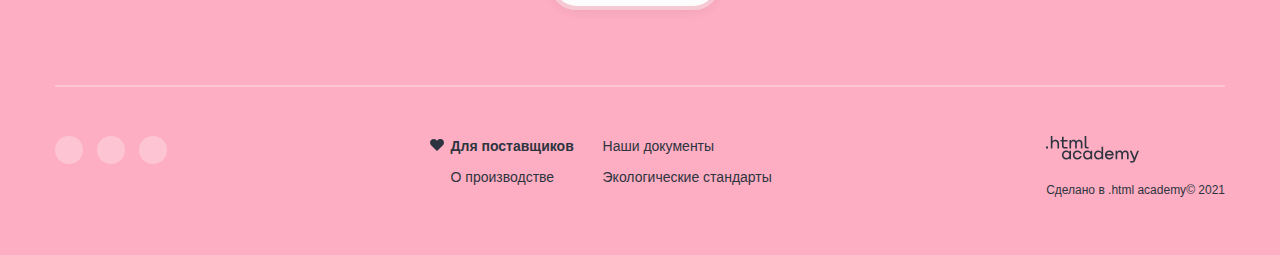
==== commit cc812428: "Продолжает стилизацию" ====
--- a/catalog.html
+++ b/catalog.html
@@ -256,36 +256,38 @@
               </div>
               <fieldset class="catalog-filter-group">
                 <div class="catalog-filter-fat">
-                  <h3 class="catalog-filter-title">Жирность:</h3>
+                  <h3 class="catalog-filter-title title-fat">Жирность:</h3>
                   <ul class="filter-list-up">
                     <li class="catalog-filter-item">
                       <label class="control">
-                        <input class="control-input" type="radio" name="fat" value="null">
-                        0%
+                        <input class="visually-hidden control-input-radio" type="radio" name="fat" value="null">
+                        <span class="radio"></span>
+                        <span class="control-label">0%</span>
                       </label>
                     </li>
                     <li class="catalog-filter-item">
                       <label class="control">
-                        <input class="control-input" type="radio" name="fat" value="to-10%" checked>
-                        до 10%
+                        <input class="visually-hidden control-input-radio" type="radio" name="fat" value="to-10%" checked>
+                        <span class="radio"></span>
+                        <span class="control-label">до 10%</span>
                       </label>
                     </li>
                     <li class="catalog-filter-item">
                       <label class="control">
-                        <input class="control-input" type="radio" name="fat" value="to-30%">
-                        до 30%
+                        <input class="visually-hidden control-input-radio" type="radio" name="fat" value="to-30%">
+                        <span class="radio"></span>
+                        <span class="control-label">до 30%</span>
                       </label>
                     </li>
                     <li class="catalog-filter-item">
                       <label class="control">
-                        <input class="control-input" type="radio" name="fat" value="more-30%">
-                        выше 30%
+                        <input class="visually-hidden control-input-radio" type="radio" name="fat" value="more-30%">
+                        <span class="radio"></span>
+                        <span class="control-label">выше 30%</span>
                       </label>
                     </li>
                   </ul>
-
                 </div>
-
               </fieldset>
             </div>
             <fieldset class="catalog-filter-group down-catalog-filter">
@@ -295,63 +297,35 @@
                   <li class="catalog-filter-item first-checkbox">
                     <label class="control">
                       <input class="visually-hidden control-input" type="checkbox" name="chocolate" checked>
-                      <svg class="control-mark" width="16" height="16" viewBox="0 0 16 16" fill="none" xmlns="http://www.w3.org/2000/svg">
-                        <g clip-path="url(#clip0_25365_1779)">
-                        <g clip-path="url(#clip1_25365_1779)">
-                        <path fill-rule="evenodd" clip-rule="evenodd" d="M1.61532 1.61526C1.7958 1.43471 2.04051 1.33333 2.29562 1.33333H11.2545C11.6227 1.33333 11.9212 1.03486 11.9212 0.666667C11.9212 0.298477 11.6227 0 11.2545 0H2.29562C1.68671 0 1.10279 0.241993 0.672314 0.672654C0.241845 1.1033 6.10352e-05 1.68733 6.10352e-05 2.29624V13.7033C6.10352e-05 14.3122 0.241845 14.8962 0.672314 15.3269C1.10279 15.7575 1.68671 15.9995 2.29562 15.9995H13.6978C14.3067 15.9995 14.8907 15.7575 15.3211 15.3269C15.7516 14.8962 15.9934 14.3122 15.9934 13.7033V7.99976C15.9934 7.63157 15.6949 7.3331 15.3267 7.3331C14.9585 7.3331 14.6601 7.63157 14.6601 7.99976V13.7033C14.6601 13.9588 14.5586 14.2037 14.3781 14.3843C14.1977 14.5648 13.9529 14.6662 13.6978 14.6662H2.29562C2.04051 14.6662 1.7958 14.5648 1.61532 14.3843C1.43484 14.2037 1.33339 13.9588 1.33339 13.7033V2.29624C1.33339 2.04077 1.43484 1.79582 1.61532 1.61526ZM15.8167 1.9404C16.0699 1.6731 16.0585 1.25115 15.7912 0.997933C15.5239 0.74472 15.1019 0.756136 14.8487 1.02343L7.61408 8.66042L5.78248 6.72695C5.52927 6.45966 5.10732 6.44824 4.84002 6.70145C4.57272 6.95467 4.56131 7.37662 4.81452 7.64392L7.1301 10.0883C7.256 10.2212 7.43101 10.2965 7.61408 10.2965C7.79715 10.2965 7.97216 10.2212 8.09806 10.0883L15.8167 1.9404Z"/>
-                        </g>
-                        </g>
-                        <defs>
-                        <clipPath id="clip0_25365_1779">
-                        <rect width="16" height="16" fill="white"/>
-                        </clipPath>
-                        <clipPath id="clip1_25365_1779">
-                        <rect width="16" height="16" fill="white"/>
-                        </clipPath>
-                        </defs>
-                        </svg>
+                      <span class="checkbox"></span>
                       <span class="control-label">шоколадные</span>
                     </label>
                   </li>
                   <li class="catalog-filter-item">
                     <label class="control">
                       <input class="visually-hidden control-input" type="checkbox" name="sugar-sprinkles" checked>
-                      <svg class="control-mark" width="16" height="16" viewBox="0 0 16 16" fill="none" xmlns="http://www.w3.org/2000/svg">
-                        <g clip-path="url(#clip0_25365_1779)">
-                        <g clip-path="url(#clip1_25365_1779)">
-                        <path fill-rule="evenodd" clip-rule="evenodd" d="M1.61532 1.61526C1.7958 1.43471 2.04051 1.33333 2.29562 1.33333H11.2545C11.6227 1.33333 11.9212 1.03486 11.9212 0.666667C11.9212 0.298477 11.6227 0 11.2545 0H2.29562C1.68671 0 1.10279 0.241993 0.672314 0.672654C0.241845 1.1033 6.10352e-05 1.68733 6.10352e-05 2.29624V13.7033C6.10352e-05 14.3122 0.241845 14.8962 0.672314 15.3269C1.10279 15.7575 1.68671 15.9995 2.29562 15.9995H13.6978C14.3067 15.9995 14.8907 15.7575 15.3211 15.3269C15.7516 14.8962 15.9934 14.3122 15.9934 13.7033V7.99976C15.9934 7.63157 15.6949 7.3331 15.3267 7.3331C14.9585 7.3331 14.6601 7.63157 14.6601 7.99976V13.7033C14.6601 13.9588 14.5586 14.2037 14.3781 14.3843C14.1977 14.5648 13.9529 14.6662 13.6978 14.6662H2.29562C2.04051 14.6662 1.7958 14.5648 1.61532 14.3843C1.43484 14.2037 1.33339 13.9588 1.33339 13.7033V2.29624C1.33339 2.04077 1.43484 1.79582 1.61532 1.61526ZM15.8167 1.9404C16.0699 1.6731 16.0585 1.25115 15.7912 0.997933C15.5239 0.74472 15.1019 0.756136 14.8487 1.02343L7.61408 8.66042L5.78248 6.72695C5.52927 6.45966 5.10732 6.44824 4.84002 6.70145C4.57272 6.95467 4.56131 7.37662 4.81452 7.64392L7.1301 10.0883C7.256 10.2212 7.43101 10.2965 7.61408 10.2965C7.79715 10.2965 7.97216 10.2212 8.09806 10.0883L15.8167 1.9404Z"/>
-                        </g>
-                        </g>
-                        <defs>
-                        <clipPath id="clip0_25365_1779">
-                        <rect width="16" height="16" fill="white"/>
-                        </clipPath>
-                        <clipPath id="clip1_25365_1779">
-                        <rect width="16" height="16" fill="white"/>
-                        </clipPath>
-                        </defs>
-                        </svg>
+                      <span class="checkbox"></span>
                       <span class="control-label">сахарные посыпки</span>
                     </label>
                   </li>
                   <li class="catalog-filter-item">
                     <label class="control">
                       <input class="visually-hidden control-input" type="checkbox" name="fruits">
-                      <span class="control-mark"></span>
+                      <span class="checkbox"></span>
                       <span class="control-label">фрукты</span>
                     </label>
                   </li>
                   <li class="catalog-filter-item">
                     <label class="control">
                       <input class="visually-hidden control-input" type="checkbox" name="syrups">
-                      <span class="control-mark"></span>
+                      <span class="checkbox"></span>
                       <span class="control-label">сиропы</span>
                     </label>
                   </li>
                   <li class="catalog-filter-item">
                     <label class="control">
                       <input class="visually-hidden control-input" type="checkbox" name="jams">
-                      <span class="control-mark"></span>
+                      <span class="checkbox"></span>
                       <span class="control-label">джемы</span>
                     </label>
                   </li>
@@ -666,7 +640,7 @@
       </li>
     </ul>
     <div class="pagination-wrapper">
-      <button class="button button-pagination">Показать еще</button>
+      <button class="button button-slider button-pagination">Показать еще</button>
       <ul class="pagination">
         <li class="pagination-item">
           <a class="pagination-current">1</a>
--- a/css/styles.css
+++ b/css/styles.css
@@ -649,10 +649,10 @@
 
 .button-pink:hover {
   background: #fcfcfc4d;
-  border: 4px solid #ff2f64;
+  outline: 4px solid #ff2f64;
   border-radius: 26px;
   color: #2d3440;
-  outline: none;
+
 }
 
 .button-pink:focus {
@@ -851,6 +851,7 @@
   height: 100px;
   top: 245px;
   left: 2px;
+  opacity: 0.4;
 }
 
 .slider-item:not(:last-child) {
@@ -1531,6 +1532,14 @@
   margin-bottom: 32px;
 }
 
+.tooltip-date {
+  position: absolute;
+  margin-top: 1px;
+  margin-left: 45px;
+  width: 13px;
+  height: 13px;
+}
+
 .tooltip {
   position: absolute;
   margin-top: 3px;
@@ -1554,6 +1563,10 @@
   display: block;
 }
 
+.form-label-icon {
+  position: relative;
+}
+
 .tooltip-toggle:hover .tooltip-icon {
   opacity: 0.3;
 }
@@ -1567,14 +1580,33 @@
   text-transform: none;
   padding: 10px 8px;
   border-radius: 1px;
-  display: block;
-  width: 162px;
+  width: 170px;
   box-shadow: 0 2px 12px rgba(173, 152, 143, 0.18);
   border: 1px solid #b9b9b9;
   position: absolute;
-  top: -7px;
-  left: 24px;
+  top: -12px;
+  left: 20px;
   z-index: 1;
+  display: none;
+}
+
+.tooltip-text:after {
+  content: "";
+  width: 7px;
+  height: 7px;
+  border-top: 1px solid #B9B9B9;
+  border-left: 1px solid #B9B9B9;
+  background: #fcfcfcfc;
+  display: block;
+  rotate: 314deg;
+  top: 15px;
+  left: -4px;
+  position: absolute;
+}
+
+.tooltip-toggle:hover + .tooltip-text,
+.tooltip-toggle:focus + .tooltip-text {
+  display: block;
 }
 
 .delivery-submit {
@@ -1639,10 +1671,6 @@
 
 .delivery-form-phone {
   width: 287px;
-}
-
-.input-adresse {
-  margin-bottom: 32px;
 }
 
 .delivery-submit {}
@@ -1874,6 +1902,8 @@
 }
 
 .select-control {
+  font-family: "Inter", sans-serif;
+  font-style: normal;
   font-weight: 400;
   font-size: 14px;
   line-height: 20px;
@@ -1884,17 +1914,47 @@
   padding: 8px;
   width: 196px;
   height: 36px;
+  -webkit-appearance: none;
+  -moz-appearance: none;
+  appearance: none;
+  padding-left: 16px;
+  background-image: url("../images/catalog/select.svg");
+  background-repeat: no-repeat;
+  background-position: 169px;
+  cursor: pointer;
+}
+
+.select-control:hover {
+  background: #fcfcfc;
+  opacity: 0.5;
+  border-radius: 20px;
+  background-image: url("../images/catalog/select.svg");
+  background-repeat: no-repeat;
+  background-position: 169px;
+}
+
+.select-control:focus {
+  border: 2px solid #fcfcfc;
+  border-radius: 26px;
+  background-image: url("../images/catalog/select.svg");
+  background-repeat: no-repeat;
+  background-position: 169px;
+  outline: none;
 }
 
 .filter-list-up {
   display: flex;
   list-style-type: none;
-  margin-left: 14px;
+  margin-left: 20px;
   background: #fcfcfc4d;
   border-radius: 18px;
   min-width: 383px;
   justify-content: space-between;
-  padding: 9px 24px;
+  padding: 12px 24px 7px 8px;
+}
+
+.title-fat {
+  margin-left: 37px;
 }
 
 .filter-list-down {
@@ -1913,20 +1973,66 @@
   color: #2D3440;
   display: block;
   padding-left: 40px;
-  position: relative;
-}
-
-.control-mark {
+  cursor: pointer;
+
+}
+
+.radio {
   position: absolute;
   width: 16px;
   height: 16px;
-  fill: #2D3440;
-  left: 17px;
-  bottom: 1px;
-}
-
-.control:hover .control-mark {
-  fill: #fcfcfc;
+  background-image: url("../images/catalog/radio.svg");
+  margin-left: -22px;
+  cursor: pointer;
+}
+
+.control-input-radio:checked + .radio {
+  background-image: url("../images/catalog/radio-on.svg");
+}
+
+.control-input-radio:checked:hover + .radio {
+  background-image: url("../images/catalog/radio-on-hover.svg");
+}
+
+.control-input-radio:hover + .radio {
+  background-image: url("../images/catalog/radio-hover.svg");
+}
+
+.control-input-radio:checked:disabled + .radio {
+  background-image: url("../images/catalog/radio-on-disabled.svg");
+}
+
+.control-input-radio:disabled + .radio {
+  background-image: url("../images/catalog/radio-disabled.svg");
+}
+
+.checkbox {
+  position: absolute;
+  width: 16px;
+  height: 16px;
+  background-image: url("../images/catalog/checkbox.svg");
+  margin-left: -22px;
+  cursor: pointer;
+}
+
+.control-input:checked + .checkbox {
+  background-image: url("../images/catalog/checkbox-on.svg");
+}
+
+.control-input:checked:hover + .checkbox {
+  background-image: url("../images/catalog/checkbox-on-hover.svg");
+}
+
+.control-input:hover + .checkbox {
+  background-image: url("../images/catalog/checkbox-hover.svg");
+}
+
+.control-input:checked:disabled + .checkbox {
+  background-image: url("../images/catalog/checkbox-on-disabled.svg");
+}
+
+.control-input:disabled + .checkbox {
+  background-image: url("../images/catalog/checkbox-disabled.svg");
 }
 
 .range-block {
@@ -1950,27 +2056,56 @@
 
 .range {
   position: absolute;
-  width: 56px;
+  width: 58px;
   height: 2px;
   border-top: 2px solid #565C66;
   top: -2px;
-  left: 44px;
+  left: 40px;
 }
 
 .range-handle {
-  content: "";
-  background-image: url(../images/catalog/handle.svg);
-  background-repeat: no-repeat;
+  border-radius: 50%;
+  border: 6px solid #2d3440;
   width: 16px;
   height: 16px;
+  position: absolute;
+  top: 10px;
+  display: block;
   cursor: pointer;
+}
+
+.range-handle:hover {
   border-radius: 50%;
+  border: 6px solid #fcfcfc;
+  width: 16px;
+  height: 16px;
   position: absolute;
   top: 10px;
-  left: 0;
   display: block;
-  background-position: center;
+  background: #2d3440;
+}
+
+.range-handle:active {
+  background: #2d3440;
+  border-radius: 50%;
   border: none;
+  width: 16px;
+  height: 16px;
+  position: absolute;
+  top: 10px;
+  display: block;
+}
+
+.range-handle:focus {
+  border-radius: 50%;
+  border: 5px solid #fcfcfc;
+  width: 15px;
+  height: 15px;
+  position: absolute;
+  top: 10px;
+  display: block;
+  background: #2d3440;
+  box-shadow: 0 0 0 2px #2d3440;
 }
 
 .range-handle-min {
@@ -1998,6 +2133,7 @@
   font-size: 14px;
   line-height: 20px;
   color: #2D3440;
+  margin-left: 3px;
 }
 
 .button-filter {
@@ -2011,13 +2147,36 @@
   margin-top: 28px;
   margin-left: 17px;
   font-size: 14px;
+  cursor: pointer;
+}
+
+.button-filter:hover {
+  background: #fcfcfc;
+  border: 2px solid rgba(252, 252, 252, 0.3);
+  border-radius: 20px;
+}
+
+.button-filter:active {
+  background: rgba(252, 252, 252, 0.5);
+  border-radius: 20px;
+}
+
+.button-filter:focus {
+  background: rgba(252, 252, 252, 0.3);
+  border: 2px solid #2d3440;
+  border-radius: 20px;
+}
+
+.button-filter:disabled {
+  background: rgba(252, 252, 252, 0.3);
+  opacity: 0.4;
+  border: 2px solid #fcfcfc;
+  border-radius: 20px;
 }
 
 .section-sorting {
   margin-right: 24px;
 }
-
-
 
 .modal-container {
   position: fixed;
@@ -2033,16 +2192,20 @@
 
 .modal {
   position: relative;
-  margin: auto;
   padding: 64px;
   background-color: #ffffff;
   box-shadow: 0 15px 40px rgba(45, 52, 64, 0.12);
   border-radius: 8px;
 }
 
+.modal-container--show {
+  display: flex;
+  justify-content: center;
+  align-items: center;
+}
+
 .modal-feedback {
   width: 570px;
-  margin-top: 68%;
 }
 
 .modal-close-button {
@@ -2082,7 +2245,7 @@
   padding: 14px;
 }
 
-.field-group {
+.field-group-modal {
   margin-bottom: 16px;
 }
 
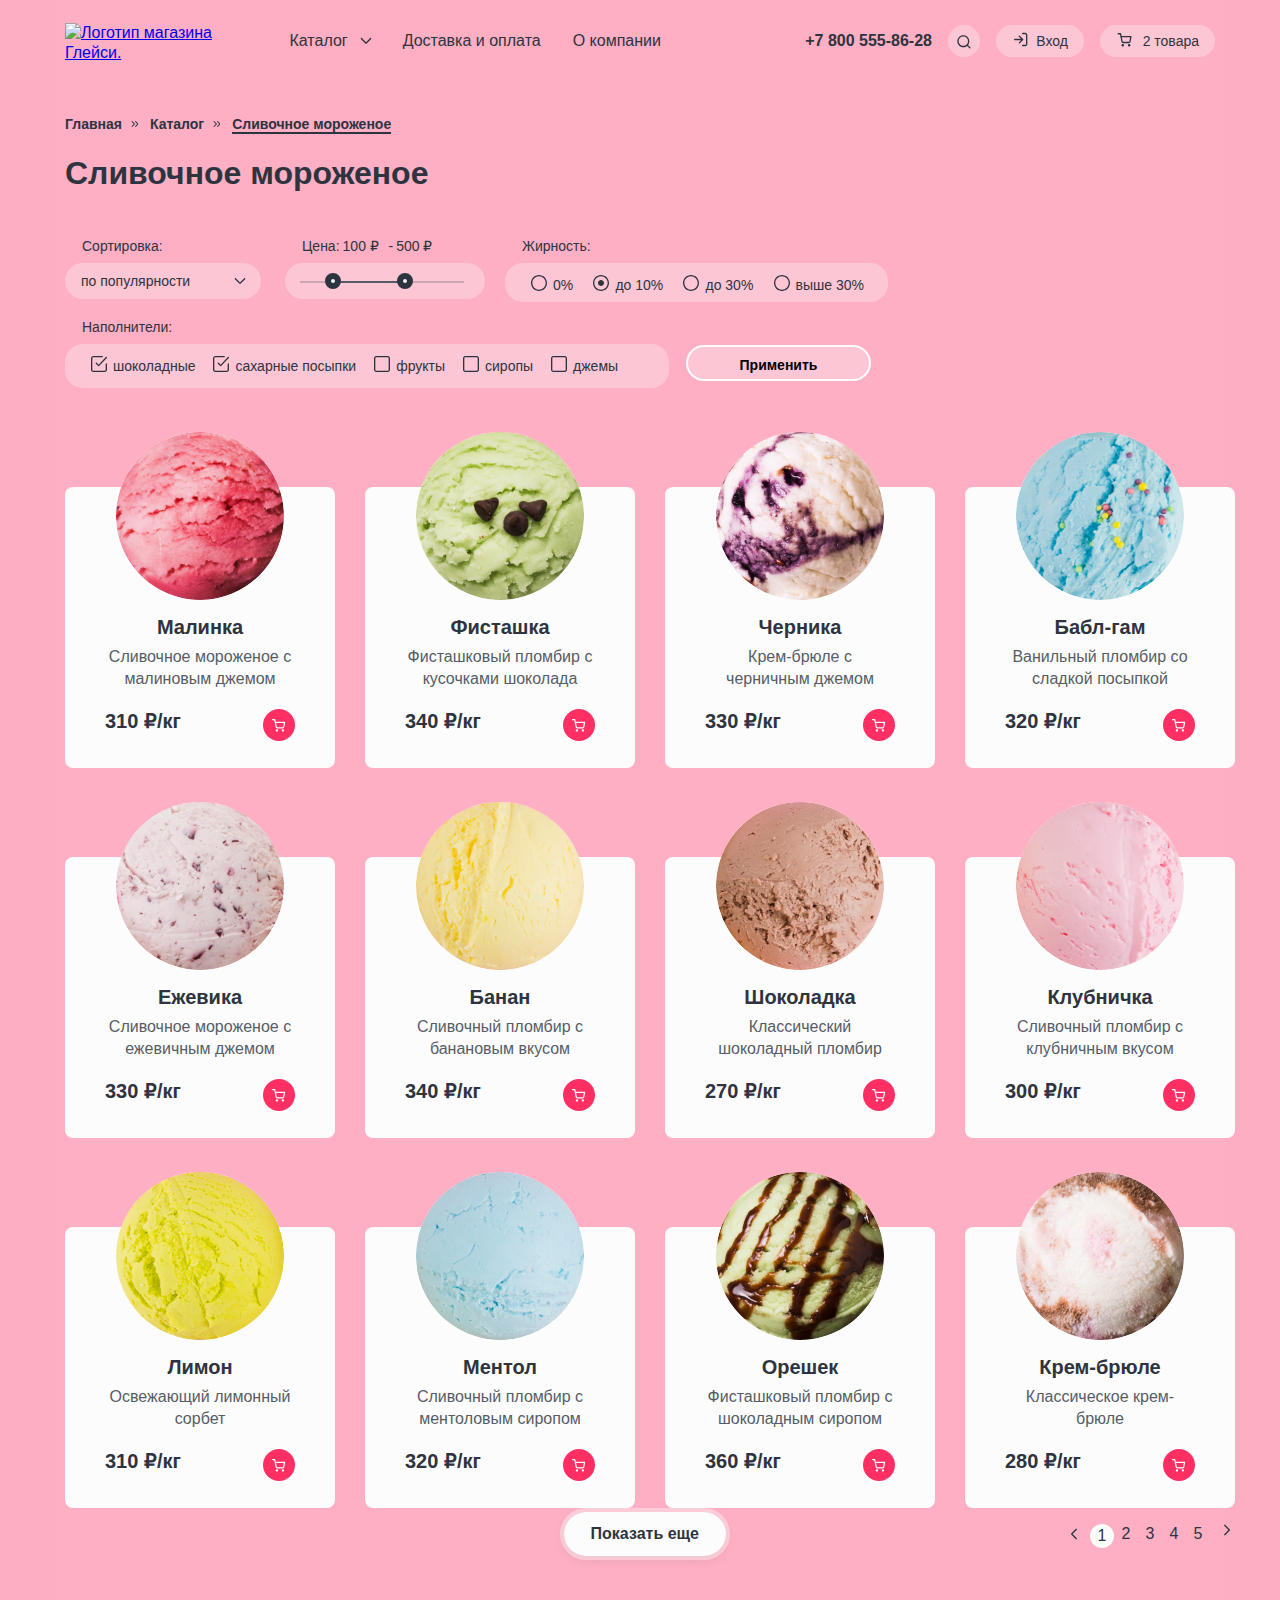
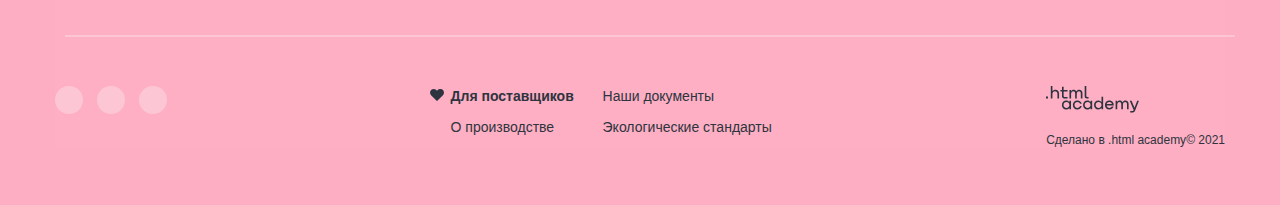
==== commit 15cf0135: "Стилизует каталог" ====
--- a/catalog.html
+++ b/catalog.html
@@ -252,7 +252,6 @@
                     </button>
                   </div>
                 </div>
-
               </div>
               <fieldset class="catalog-filter-group">
                 <div class="catalog-filter-fat">
@@ -267,7 +266,8 @@
                     </li>
                     <li class="catalog-filter-item">
                       <label class="control">
-                        <input class="visually-hidden control-input-radio" type="radio" name="fat" value="to-10%" checked>
+                        <input class="visually-hidden control-input-radio" type="radio" name="fat" value="to-10%"
+                          checked>
                         <span class="radio"></span>
                         <span class="control-label">до 10%</span>
                       </label>
@@ -333,441 +333,440 @@
               </div>
               <button class="button button-filter" type="submit">Применить</button>
             </fieldset>
+          </form>
         </div>
-        </form>
-    </div>
-    <ul class="small-catalog-list">
-      <li class="catalog-item">
-        <div class="card-wrapper">
-          <a class="catalog-card-link" href="#">
-            <div class="catalog-img-wrapper">
-              <img class="catalog-image" src="./images/raspberries.jpg" alt="Шарик малинового мороженого.">
-            </div>
-            <h3 class="catalog-item-title">Малинка</h3>
-          </a>
-          <p class="catalog-item-description">Сливочное мороженое с малиновым джемом</p>
-          <div class="catalog-card-footer">
-            <span class="card-price">310 ₽/кг</span>
-            <a class="button-cart" href="#">
-              <span class="visually-hidden catalog-cart">Корзина</span>
-              <div class="cart-svg-wrapper" tabindex="0">
-                <svg class="icon-svg-cart" width="16" height="17" viewBox="0 0 16 17" fill="none"
-                  xmlns="http://www.w3.org/2000/svg">
-                  <path fill-rule="evenodd" clip-rule="evenodd"
-                    d="M1.16667 2.10794C0.798477 2.10794 0.5 2.40642 0.5 2.77461C0.5 3.1428 0.798477 3.44127 1.16667 3.44127H2.93794L3.40537 5.77666C3.40821 5.79461 3.41176 5.81232 3.416 5.82976L4.38338 10.6631L4.3835 10.6637C4.46706 11.0837 4.69562 11.4609 5.02921 11.7295C5.36111 11.9967 5.77595 12.1393 6.20183 12.1328H11.8225C12.2484 12.1393 12.6633 11.9967 12.9952 11.7295C13.3289 11.4608 13.5575 11.0833 13.641 10.6631L13.641 10.6631L13.642 10.6581L14.5691 5.79666C14.6063 5.60149 14.5545 5.39989 14.4279 5.24681C14.3012 5.09372 14.1129 5.00511 13.9142 5.00511H4.61072L4.1381 2.64377C4.07574 2.3322 3.80215 2.10794 3.4844 2.10794H1.16667ZM5.69098 10.4024L4.87759 6.33844H13.1084L12.3328 10.4053C12.31 10.5178 12.2485 10.6188 12.1591 10.6909C12.0691 10.7633 11.9565 10.8018 11.841 10.7996L11.841 10.7994H11.8282H6.19614V10.7993L6.18337 10.7996C6.06787 10.8018 5.95528 10.7633 5.8653 10.6909C5.77531 10.6184 5.71368 10.5166 5.69117 10.4033L5.69098 10.4024ZM4.55739 14.3634C4.55739 13.6754 5.1151 13.1177 5.80307 13.1177C6.49105 13.1177 7.04876 13.6754 7.04876 14.3634C7.04876 15.0513 6.49105 15.6091 5.80307 15.6091C5.1151 15.6091 4.55739 15.0513 4.55739 14.3634ZM10.9307 14.3634C10.9307 13.6754 11.4884 13.1177 12.1764 13.1177C12.8644 13.1177 13.4221 13.6754 13.4221 14.3634C13.4221 15.0513 12.8644 15.6091 12.1764 15.6091C11.4884 15.6091 10.9307 15.0513 10.9307 14.3634Z">
-                  </path>
-                </svg>
-              </div>
-            </a>
-          </div>
-        </div>
-      </li>
-      <li class="catalog-item">
-        <div class="card-wrapper">
-          <a class="catalog-card-link" href="#">
-            <div class="catalog-img-wrapper">
-              <img class="catalog-image" src="./images/pistachio.jpg" alt="Шарик фисташкового мороженого.">
-            </div>
-            <h3 class="catalog-item-title">Фисташка</h3>
-          </a>
-          <p class="catalog-item-description">Фисташковый пломбир с кусочками шоколада</p>
-          <div class="catalog-card-footer">
-            <span class="card-price">340 ₽/кг</span>
-            <a class="button-cart" href="#">
-              <span class="visually-hidden catalog-cart">Корзина</span>
-              <div class="cart-svg-wrapper" tabindex="0">
-                <svg class="icon-svg-cart" width="16" height="17" viewBox="0 0 16 17" fill="none"
-                  xmlns="http://www.w3.org/2000/svg">
-                  <path fill-rule="evenodd" clip-rule="evenodd"
-                    d="M1.16667 2.10794C0.798477 2.10794 0.5 2.40642 0.5 2.77461C0.5 3.1428 0.798477 3.44127 1.16667 3.44127H2.93794L3.40537 5.77666C3.40821 5.79461 3.41176 5.81232 3.416 5.82976L4.38338 10.6631L4.3835 10.6637C4.46706 11.0837 4.69562 11.4609 5.02921 11.7295C5.36111 11.9967 5.77595 12.1393 6.20183 12.1328H11.8225C12.2484 12.1393 12.6633 11.9967 12.9952 11.7295C13.3289 11.4608 13.5575 11.0833 13.641 10.6631L13.641 10.6631L13.642 10.6581L14.5691 5.79666C14.6063 5.60149 14.5545 5.39989 14.4279 5.24681C14.3012 5.09372 14.1129 5.00511 13.9142 5.00511H4.61072L4.1381 2.64377C4.07574 2.3322 3.80215 2.10794 3.4844 2.10794H1.16667ZM5.69098 10.4024L4.87759 6.33844H13.1084L12.3328 10.4053C12.31 10.5178 12.2485 10.6188 12.1591 10.6909C12.0691 10.7633 11.9565 10.8018 11.841 10.7996L11.841 10.7994H11.8282H6.19614V10.7993L6.18337 10.7996C6.06787 10.8018 5.95528 10.7633 5.8653 10.6909C5.77531 10.6184 5.71368 10.5166 5.69117 10.4033L5.69098 10.4024ZM4.55739 14.3634C4.55739 13.6754 5.1151 13.1177 5.80307 13.1177C6.49105 13.1177 7.04876 13.6754 7.04876 14.3634C7.04876 15.0513 6.49105 15.6091 5.80307 15.6091C5.1151 15.6091 4.55739 15.0513 4.55739 14.3634ZM10.9307 14.3634C10.9307 13.6754 11.4884 13.1177 12.1764 13.1177C12.8644 13.1177 13.4221 13.6754 13.4221 14.3634C13.4221 15.0513 12.8644 15.6091 12.1764 15.6091C11.4884 15.6091 10.9307 15.0513 10.9307 14.3634Z">
-                  </path>
-                </svg>
-              </div>
-            </a>
-          </div>
-        </div>
-      </li>
-      <li class="catalog-item">
-        <div class="card-wrapper">
-          <a class="catalog-card-link" href="#">
-            <div class="catalog-img-wrapper">
-              <img class="catalog-image" src="./images/blueberry.jpg" alt="Шарик черничного мороженого.">
-            </div>
-            <h3 class="catalog-item-title">Черника</h3>
-          </a>
-          <p class="catalog-item-description">Крем-брюле с черничным джемом</p>
-          <div class="catalog-card-footer">
-            <span class="card-price">330 ₽/кг</span>
-            <a class="button-cart" href="#">
-              <span class="visually-hidden catalog-cart">Корзина</span>
-              <div class="cart-svg-wrapper" tabindex="0">
-                <svg class="icon-svg-cart" width="16" height="17" viewBox="0 0 16 17" fill="none"
-                  xmlns="http://www.w3.org/2000/svg">
-                  <path fill-rule="evenodd" clip-rule="evenodd"
-                    d="M1.16667 2.10794C0.798477 2.10794 0.5 2.40642 0.5 2.77461C0.5 3.1428 0.798477 3.44127 1.16667 3.44127H2.93794L3.40537 5.77666C3.40821 5.79461 3.41176 5.81232 3.416 5.82976L4.38338 10.6631L4.3835 10.6637C4.46706 11.0837 4.69562 11.4609 5.02921 11.7295C5.36111 11.9967 5.77595 12.1393 6.20183 12.1328H11.8225C12.2484 12.1393 12.6633 11.9967 12.9952 11.7295C13.3289 11.4608 13.5575 11.0833 13.641 10.6631L13.641 10.6631L13.642 10.6581L14.5691 5.79666C14.6063 5.60149 14.5545 5.39989 14.4279 5.24681C14.3012 5.09372 14.1129 5.00511 13.9142 5.00511H4.61072L4.1381 2.64377C4.07574 2.3322 3.80215 2.10794 3.4844 2.10794H1.16667ZM5.69098 10.4024L4.87759 6.33844H13.1084L12.3328 10.4053C12.31 10.5178 12.2485 10.6188 12.1591 10.6909C12.0691 10.7633 11.9565 10.8018 11.841 10.7996L11.841 10.7994H11.8282H6.19614V10.7993L6.18337 10.7996C6.06787 10.8018 5.95528 10.7633 5.8653 10.6909C5.77531 10.6184 5.71368 10.5166 5.69117 10.4033L5.69098 10.4024ZM4.55739 14.3634C4.55739 13.6754 5.1151 13.1177 5.80307 13.1177C6.49105 13.1177 7.04876 13.6754 7.04876 14.3634C7.04876 15.0513 6.49105 15.6091 5.80307 15.6091C5.1151 15.6091 4.55739 15.0513 4.55739 14.3634ZM10.9307 14.3634C10.9307 13.6754 11.4884 13.1177 12.1764 13.1177C12.8644 13.1177 13.4221 13.6754 13.4221 14.3634C13.4221 15.0513 12.8644 15.6091 12.1764 15.6091C11.4884 15.6091 10.9307 15.0513 10.9307 14.3634Z">
-                  </path>
-                </svg>
-              </div>
-            </a>
-          </div>
-        </div>
-      </li>
-      <li class="catalog-item">
-        <div class="card-wrapper">
-          <a class="catalog-card-link" href="#">
-            <div class="catalog-img-wrapper">
-              <img class="catalog-image" src="./images/bubble-gum.jpg" alt="Шарик мороженого со вкусом жвачки.">
-            </div>
-            <h3 class="catalog-item-title">Бабл-гам</h3>
-          </a>
-          <p class="catalog-item-description">Ванильный пломбир со сладкой посыпкой</p>
-          <div class="catalog-card-footer">
-            <span class="card-price">320 ₽/кг</span>
-            <a class="button-cart" href="#">
-              <span class="visually-hidden catalog-cart">Корзина</span>
-              <div class="cart-svg-wrapper" tabindex="0">
-                <svg class="icon-svg-cart" width="16" height="17" viewBox="0 0 16 17" fill="none"
-                  xmlns="http://www.w3.org/2000/svg">
-                  <path fill-rule="evenodd" clip-rule="evenodd"
-                    d="M1.16667 2.10794C0.798477 2.10794 0.5 2.40642 0.5 2.77461C0.5 3.1428 0.798477 3.44127 1.16667 3.44127H2.93794L3.40537 5.77666C3.40821 5.79461 3.41176 5.81232 3.416 5.82976L4.38338 10.6631L4.3835 10.6637C4.46706 11.0837 4.69562 11.4609 5.02921 11.7295C5.36111 11.9967 5.77595 12.1393 6.20183 12.1328H11.8225C12.2484 12.1393 12.6633 11.9967 12.9952 11.7295C13.3289 11.4608 13.5575 11.0833 13.641 10.6631L13.641 10.6631L13.642 10.6581L14.5691 5.79666C14.6063 5.60149 14.5545 5.39989 14.4279 5.24681C14.3012 5.09372 14.1129 5.00511 13.9142 5.00511H4.61072L4.1381 2.64377C4.07574 2.3322 3.80215 2.10794 3.4844 2.10794H1.16667ZM5.69098 10.4024L4.87759 6.33844H13.1084L12.3328 10.4053C12.31 10.5178 12.2485 10.6188 12.1591 10.6909C12.0691 10.7633 11.9565 10.8018 11.841 10.7996L11.841 10.7994H11.8282H6.19614V10.7993L6.18337 10.7996C6.06787 10.8018 5.95528 10.7633 5.8653 10.6909C5.77531 10.6184 5.71368 10.5166 5.69117 10.4033L5.69098 10.4024ZM4.55739 14.3634C4.55739 13.6754 5.1151 13.1177 5.80307 13.1177C6.49105 13.1177 7.04876 13.6754 7.04876 14.3634C7.04876 15.0513 6.49105 15.6091 5.80307 15.6091C5.1151 15.6091 4.55739 15.0513 4.55739 14.3634ZM10.9307 14.3634C10.9307 13.6754 11.4884 13.1177 12.1764 13.1177C12.8644 13.1177 13.4221 13.6754 13.4221 14.3634C13.4221 15.0513 12.8644 15.6091 12.1764 15.6091C11.4884 15.6091 10.9307 15.0513 10.9307 14.3634Z">
-                  </path>
-                </svg>
-              </div>
-            </a>
-          </div>
-        </div>
-      </li>
-      <li class="catalog-item">
-        <div class="card-wrapper">
-          <a class="catalog-card-link" href="#">
-            <div class="catalog-img-wrapper">
-              <img class="catalog-image" src="./images/catalog/blackberry.jpg" alt="Шарик ежевичного мороженого.">
-            </div>
-            <h3 class="catalog-item-title">Ежевика</h3>
-          </a>
-          <p class="catalog-item-description">Сливочное мороженое с ежевичным джемом</p>
-          <div class="catalog-card-footer">
-            <span class="card-price">330 ₽/кг</span>
-            <a class="button-cart" href="#">
-              <span class="visually-hidden catalog-cart">Корзина</span>
-              <div class="cart-svg-wrapper" tabindex="0">
-                <svg class="icon-svg-cart" width="16" height="17" viewBox="0 0 16 17" fill="none"
-                  xmlns="http://www.w3.org/2000/svg">
-                  <path fill-rule="evenodd" clip-rule="evenodd"
-                    d="M1.16667 2.10794C0.798477 2.10794 0.5 2.40642 0.5 2.77461C0.5 3.1428 0.798477 3.44127 1.16667 3.44127H2.93794L3.40537 5.77666C3.40821 5.79461 3.41176 5.81232 3.416 5.82976L4.38338 10.6631L4.3835 10.6637C4.46706 11.0837 4.69562 11.4609 5.02921 11.7295C5.36111 11.9967 5.77595 12.1393 6.20183 12.1328H11.8225C12.2484 12.1393 12.6633 11.9967 12.9952 11.7295C13.3289 11.4608 13.5575 11.0833 13.641 10.6631L13.641 10.6631L13.642 10.6581L14.5691 5.79666C14.6063 5.60149 14.5545 5.39989 14.4279 5.24681C14.3012 5.09372 14.1129 5.00511 13.9142 5.00511H4.61072L4.1381 2.64377C4.07574 2.3322 3.80215 2.10794 3.4844 2.10794H1.16667ZM5.69098 10.4024L4.87759 6.33844H13.1084L12.3328 10.4053C12.31 10.5178 12.2485 10.6188 12.1591 10.6909C12.0691 10.7633 11.9565 10.8018 11.841 10.7996L11.841 10.7994H11.8282H6.19614V10.7993L6.18337 10.7996C6.06787 10.8018 5.95528 10.7633 5.8653 10.6909C5.77531 10.6184 5.71368 10.5166 5.69117 10.4033L5.69098 10.4024ZM4.55739 14.3634C4.55739 13.6754 5.1151 13.1177 5.80307 13.1177C6.49105 13.1177 7.04876 13.6754 7.04876 14.3634C7.04876 15.0513 6.49105 15.6091 5.80307 15.6091C5.1151 15.6091 4.55739 15.0513 4.55739 14.3634ZM10.9307 14.3634C10.9307 13.6754 11.4884 13.1177 12.1764 13.1177C12.8644 13.1177 13.4221 13.6754 13.4221 14.3634C13.4221 15.0513 12.8644 15.6091 12.1764 15.6091C11.4884 15.6091 10.9307 15.0513 10.9307 14.3634Z">
-                  </path>
-                </svg>
-              </div>
-            </a>
-          </div>
-        </div>
-      </li>
-      <li class="catalog-item">
-        <div class="card-wrapper">
-          <a class="catalog-card-link" href="#">
-            <div class="catalog-img-wrapper">
-              <img class="catalog-image" src="./images/catalog/banana.jpg" alt="Шарик бананового мороженого.">
-            </div>
-            <h3 class="catalog-item-title">Банан</h3>
-          </a>
-          <p class="catalog-item-description">Сливочный пломбир
-            с банановым вкусом</p>
-          <div class="catalog-card-footer">
-            <span class="card-price">340 ₽/кг</span>
-            <a class="button-cart" href="#">
-              <span class="visually-hidden catalog-cart">Корзина</span>
-              <div class="cart-svg-wrapper" tabindex="0">
-                <svg class="icon-svg-cart" width="16" height="17" viewBox="0 0 16 17" fill="none"
-                  xmlns="http://www.w3.org/2000/svg">
-                  <path fill-rule="evenodd" clip-rule="evenodd"
-                    d="M1.16667 2.10794C0.798477 2.10794 0.5 2.40642 0.5 2.77461C0.5 3.1428 0.798477 3.44127 1.16667 3.44127H2.93794L3.40537 5.77666C3.40821 5.79461 3.41176 5.81232 3.416 5.82976L4.38338 10.6631L4.3835 10.6637C4.46706 11.0837 4.69562 11.4609 5.02921 11.7295C5.36111 11.9967 5.77595 12.1393 6.20183 12.1328H11.8225C12.2484 12.1393 12.6633 11.9967 12.9952 11.7295C13.3289 11.4608 13.5575 11.0833 13.641 10.6631L13.641 10.6631L13.642 10.6581L14.5691 5.79666C14.6063 5.60149 14.5545 5.39989 14.4279 5.24681C14.3012 5.09372 14.1129 5.00511 13.9142 5.00511H4.61072L4.1381 2.64377C4.07574 2.3322 3.80215 2.10794 3.4844 2.10794H1.16667ZM5.69098 10.4024L4.87759 6.33844H13.1084L12.3328 10.4053C12.31 10.5178 12.2485 10.6188 12.1591 10.6909C12.0691 10.7633 11.9565 10.8018 11.841 10.7996L11.841 10.7994H11.8282H6.19614V10.7993L6.18337 10.7996C6.06787 10.8018 5.95528 10.7633 5.8653 10.6909C5.77531 10.6184 5.71368 10.5166 5.69117 10.4033L5.69098 10.4024ZM4.55739 14.3634C4.55739 13.6754 5.1151 13.1177 5.80307 13.1177C6.49105 13.1177 7.04876 13.6754 7.04876 14.3634C7.04876 15.0513 6.49105 15.6091 5.80307 15.6091C5.1151 15.6091 4.55739 15.0513 4.55739 14.3634ZM10.9307 14.3634C10.9307 13.6754 11.4884 13.1177 12.1764 13.1177C12.8644 13.1177 13.4221 13.6754 13.4221 14.3634C13.4221 15.0513 12.8644 15.6091 12.1764 15.6091C11.4884 15.6091 10.9307 15.0513 10.9307 14.3634Z">
-                  </path>
-                </svg>
-              </div>
-            </a>
-          </div>
-        </div>
-      </li>
-      <li class="catalog-item">
-        <div class="card-wrapper">
-          <a class="catalog-card-link" href="#">
-            <div class="catalog-img-wrapper">
-              <img class="catalog-image" src="./images/catalog/chocolate.jpg" alt="Шарик шоколадного мороженого.">
-            </div>
-            <h3 class="catalog-item-title">Шоколадка</h3>
-          </a>
-          <p class="catalog-item-description">Классический шоколадный пломбир</p>
-          <div class="catalog-card-footer">
-            <span class="card-price">270 ₽/кг</span>
-            <a class="button-cart" href="#">
-              <span class="visually-hidden catalog-cart">Корзина</span>
-              <div class="cart-svg-wrapper" tabindex="0">
-                <svg class="icon-svg-cart" width="16" height="17" viewBox="0 0 16 17" fill="none"
-                  xmlns="http://www.w3.org/2000/svg">
-                  <path fill-rule="evenodd" clip-rule="evenodd"
-                    d="M1.16667 2.10794C0.798477 2.10794 0.5 2.40642 0.5 2.77461C0.5 3.1428 0.798477 3.44127 1.16667 3.44127H2.93794L3.40537 5.77666C3.40821 5.79461 3.41176 5.81232 3.416 5.82976L4.38338 10.6631L4.3835 10.6637C4.46706 11.0837 4.69562 11.4609 5.02921 11.7295C5.36111 11.9967 5.77595 12.1393 6.20183 12.1328H11.8225C12.2484 12.1393 12.6633 11.9967 12.9952 11.7295C13.3289 11.4608 13.5575 11.0833 13.641 10.6631L13.641 10.6631L13.642 10.6581L14.5691 5.79666C14.6063 5.60149 14.5545 5.39989 14.4279 5.24681C14.3012 5.09372 14.1129 5.00511 13.9142 5.00511H4.61072L4.1381 2.64377C4.07574 2.3322 3.80215 2.10794 3.4844 2.10794H1.16667ZM5.69098 10.4024L4.87759 6.33844H13.1084L12.3328 10.4053C12.31 10.5178 12.2485 10.6188 12.1591 10.6909C12.0691 10.7633 11.9565 10.8018 11.841 10.7996L11.841 10.7994H11.8282H6.19614V10.7993L6.18337 10.7996C6.06787 10.8018 5.95528 10.7633 5.8653 10.6909C5.77531 10.6184 5.71368 10.5166 5.69117 10.4033L5.69098 10.4024ZM4.55739 14.3634C4.55739 13.6754 5.1151 13.1177 5.80307 13.1177C6.49105 13.1177 7.04876 13.6754 7.04876 14.3634C7.04876 15.0513 6.49105 15.6091 5.80307 15.6091C5.1151 15.6091 4.55739 15.0513 4.55739 14.3634ZM10.9307 14.3634C10.9307 13.6754 11.4884 13.1177 12.1764 13.1177C12.8644 13.1177 13.4221 13.6754 13.4221 14.3634C13.4221 15.0513 12.8644 15.6091 12.1764 15.6091C11.4884 15.6091 10.9307 15.0513 10.9307 14.3634Z">
-                  </path>
-                </svg>
-              </div>
-            </a>
-          </div>
-        </div>
-      </li>
-      <li class="catalog-item">
-        <div class="card-wrapper">
-          <a class="catalog-card-link" href="#">
-            <div class="catalog-img-wrapper">
-              <img class="catalog-image" src="./images/catalog/strawberry.jpg" alt="Шарик клубничного мороженого.">
-            </div>
-            <h3 class="catalog-item-title">Клубничка</h3>
-          </a>
-          <p class="catalog-item-description">Сливочный пломбир с клубничным вкусом</p>
-          <div class="catalog-card-footer">
-            <span class="card-price">300 ₽/кг</span>
-            <a class="button-cart" href="#">
-              <span class="visually-hidden catalog-cart">Корзина</span>
-              <div class="cart-svg-wrapper" tabindex="0">
-                <svg class="icon-svg-cart" width="16" height="17" viewBox="0 0 16 17" fill="none"
-                  xmlns="http://www.w3.org/2000/svg">
-                  <path fill-rule="evenodd" clip-rule="evenodd"
-                    d="M1.16667 2.10794C0.798477 2.10794 0.5 2.40642 0.5 2.77461C0.5 3.1428 0.798477 3.44127 1.16667 3.44127H2.93794L3.40537 5.77666C3.40821 5.79461 3.41176 5.81232 3.416 5.82976L4.38338 10.6631L4.3835 10.6637C4.46706 11.0837 4.69562 11.4609 5.02921 11.7295C5.36111 11.9967 5.77595 12.1393 6.20183 12.1328H11.8225C12.2484 12.1393 12.6633 11.9967 12.9952 11.7295C13.3289 11.4608 13.5575 11.0833 13.641 10.6631L13.641 10.6631L13.642 10.6581L14.5691 5.79666C14.6063 5.60149 14.5545 5.39989 14.4279 5.24681C14.3012 5.09372 14.1129 5.00511 13.9142 5.00511H4.61072L4.1381 2.64377C4.07574 2.3322 3.80215 2.10794 3.4844 2.10794H1.16667ZM5.69098 10.4024L4.87759 6.33844H13.1084L12.3328 10.4053C12.31 10.5178 12.2485 10.6188 12.1591 10.6909C12.0691 10.7633 11.9565 10.8018 11.841 10.7996L11.841 10.7994H11.8282H6.19614V10.7993L6.18337 10.7996C6.06787 10.8018 5.95528 10.7633 5.8653 10.6909C5.77531 10.6184 5.71368 10.5166 5.69117 10.4033L5.69098 10.4024ZM4.55739 14.3634C4.55739 13.6754 5.1151 13.1177 5.80307 13.1177C6.49105 13.1177 7.04876 13.6754 7.04876 14.3634C7.04876 15.0513 6.49105 15.6091 5.80307 15.6091C5.1151 15.6091 4.55739 15.0513 4.55739 14.3634ZM10.9307 14.3634C10.9307 13.6754 11.4884 13.1177 12.1764 13.1177C12.8644 13.1177 13.4221 13.6754 13.4221 14.3634C13.4221 15.0513 12.8644 15.6091 12.1764 15.6091C11.4884 15.6091 10.9307 15.0513 10.9307 14.3634Z">
-                  </path>
-                </svg>
-              </div>
-            </a>
-          </div>
-        </div>
-      </li>
-      <li class="catalog-item">
-        <div class="card-wrapper">
-          <a class="catalog-card-link" href="#">
-            <div class="catalog-img-wrapper">
-              <img class="catalog-image" src="./images/catalog/lemon.jpg" alt="Шарик лимонного мороженого.">
-            </div>
-            <h3 class="catalog-item-title">Лимон</h3>
-          </a>
-          <p class="catalog-item-description">Освежающий лимонный сорбет</p>
-          <div class="catalog-card-footer">
-            <span class="card-price">310 ₽/кг</span>
-            <a class="button-cart" href="#">
-              <span class="visually-hidden catalog-cart">Корзина</span>
-              <div class="cart-svg-wrapper" tabindex="0">
-                <svg class="icon-svg-cart" width="16" height="17" viewBox="0 0 16 17" fill="none"
-                  xmlns="http://www.w3.org/2000/svg">
-                  <path fill-rule="evenodd" clip-rule="evenodd"
-                    d="M1.16667 2.10794C0.798477 2.10794 0.5 2.40642 0.5 2.77461C0.5 3.1428 0.798477 3.44127 1.16667 3.44127H2.93794L3.40537 5.77666C3.40821 5.79461 3.41176 5.81232 3.416 5.82976L4.38338 10.6631L4.3835 10.6637C4.46706 11.0837 4.69562 11.4609 5.02921 11.7295C5.36111 11.9967 5.77595 12.1393 6.20183 12.1328H11.8225C12.2484 12.1393 12.6633 11.9967 12.9952 11.7295C13.3289 11.4608 13.5575 11.0833 13.641 10.6631L13.641 10.6631L13.642 10.6581L14.5691 5.79666C14.6063 5.60149 14.5545 5.39989 14.4279 5.24681C14.3012 5.09372 14.1129 5.00511 13.9142 5.00511H4.61072L4.1381 2.64377C4.07574 2.3322 3.80215 2.10794 3.4844 2.10794H1.16667ZM5.69098 10.4024L4.87759 6.33844H13.1084L12.3328 10.4053C12.31 10.5178 12.2485 10.6188 12.1591 10.6909C12.0691 10.7633 11.9565 10.8018 11.841 10.7996L11.841 10.7994H11.8282H6.19614V10.7993L6.18337 10.7996C6.06787 10.8018 5.95528 10.7633 5.8653 10.6909C5.77531 10.6184 5.71368 10.5166 5.69117 10.4033L5.69098 10.4024ZM4.55739 14.3634C4.55739 13.6754 5.1151 13.1177 5.80307 13.1177C6.49105 13.1177 7.04876 13.6754 7.04876 14.3634C7.04876 15.0513 6.49105 15.6091 5.80307 15.6091C5.1151 15.6091 4.55739 15.0513 4.55739 14.3634ZM10.9307 14.3634C10.9307 13.6754 11.4884 13.1177 12.1764 13.1177C12.8644 13.1177 13.4221 13.6754 13.4221 14.3634C13.4221 15.0513 12.8644 15.6091 12.1764 15.6091C11.4884 15.6091 10.9307 15.0513 10.9307 14.3634Z">
-                  </path>
-                </svg>
-              </div>
-            </a>
-          </div>
-        </div>
-      </li>
-      <li class="catalog-item">
-        <div class="card-wrapper">
-          <a class="catalog-card-link" href="#">
-            <div class="catalog-img-wrapper">
-              <img class="catalog-image" src="./images/catalog/menthol.jpg" alt="Шарик мятного мороженого.">
-            </div>
-            <h3 class="catalog-item-title">Ментол</h3>
-          </a>
-          <p class="catalog-item-description">Сливочный пломбир с ментоловым сиропом</p>
-          <div class="catalog-card-footer">
-            <span class="card-price">320 ₽/кг</span>
-            <a class="button-cart" href="#">
-              <span class="visually-hidden catalog-cart">Корзина</span>
-              <div class="cart-svg-wrapper" tabindex="0">
-                <svg class="icon-svg-cart" width="16" height="17" viewBox="0 0 16 17" fill="none"
-                  xmlns="http://www.w3.org/2000/svg">
-                  <path fill-rule="evenodd" clip-rule="evenodd"
-                    d="M1.16667 2.10794C0.798477 2.10794 0.5 2.40642 0.5 2.77461C0.5 3.1428 0.798477 3.44127 1.16667 3.44127H2.93794L3.40537 5.77666C3.40821 5.79461 3.41176 5.81232 3.416 5.82976L4.38338 10.6631L4.3835 10.6637C4.46706 11.0837 4.69562 11.4609 5.02921 11.7295C5.36111 11.9967 5.77595 12.1393 6.20183 12.1328H11.8225C12.2484 12.1393 12.6633 11.9967 12.9952 11.7295C13.3289 11.4608 13.5575 11.0833 13.641 10.6631L13.641 10.6631L13.642 10.6581L14.5691 5.79666C14.6063 5.60149 14.5545 5.39989 14.4279 5.24681C14.3012 5.09372 14.1129 5.00511 13.9142 5.00511H4.61072L4.1381 2.64377C4.07574 2.3322 3.80215 2.10794 3.4844 2.10794H1.16667ZM5.69098 10.4024L4.87759 6.33844H13.1084L12.3328 10.4053C12.31 10.5178 12.2485 10.6188 12.1591 10.6909C12.0691 10.7633 11.9565 10.8018 11.841 10.7996L11.841 10.7994H11.8282H6.19614V10.7993L6.18337 10.7996C6.06787 10.8018 5.95528 10.7633 5.8653 10.6909C5.77531 10.6184 5.71368 10.5166 5.69117 10.4033L5.69098 10.4024ZM4.55739 14.3634C4.55739 13.6754 5.1151 13.1177 5.80307 13.1177C6.49105 13.1177 7.04876 13.6754 7.04876 14.3634C7.04876 15.0513 6.49105 15.6091 5.80307 15.6091C5.1151 15.6091 4.55739 15.0513 4.55739 14.3634ZM10.9307 14.3634C10.9307 13.6754 11.4884 13.1177 12.1764 13.1177C12.8644 13.1177 13.4221 13.6754 13.4221 14.3634C13.4221 15.0513 12.8644 15.6091 12.1764 15.6091C11.4884 15.6091 10.9307 15.0513 10.9307 14.3634Z">
-                  </path>
-                </svg>
-              </div>
-            </a>
-          </div>
-        </div>
-      </li>
-      <li class="catalog-item">
-        <div class="card-wrapper">
-          <a class="catalog-card-link" href="#">
-            <div class="catalog-img-wrapper">
-              <img class="catalog-image" src="./images/catalog/nut.jpg" alt="Шарик орехового мороженого.">
-            </div>
-            <h3 class="catalog-item-title">Орешек</h3>
-          </a>
-          <p class="catalog-item-description">Фисташковый пломбир с шоколадным сиропом</p>
-          <div class="catalog-card-footer">
-            <span class="card-price">360 ₽/кг</span>
-            <a class="button-cart" href="#">
-              <span class="visually-hidden catalog-cart">Корзина</span>
-              <div class="cart-svg-wrapper" tabindex="0">
-                <svg class="icon-svg-cart" width="16" height="17" viewBox="0 0 16 17" fill="none"
-                  xmlns="http://www.w3.org/2000/svg">
-                  <path fill-rule="evenodd" clip-rule="evenodd"
-                    d="M1.16667 2.10794C0.798477 2.10794 0.5 2.40642 0.5 2.77461C0.5 3.1428 0.798477 3.44127 1.16667 3.44127H2.93794L3.40537 5.77666C3.40821 5.79461 3.41176 5.81232 3.416 5.82976L4.38338 10.6631L4.3835 10.6637C4.46706 11.0837 4.69562 11.4609 5.02921 11.7295C5.36111 11.9967 5.77595 12.1393 6.20183 12.1328H11.8225C12.2484 12.1393 12.6633 11.9967 12.9952 11.7295C13.3289 11.4608 13.5575 11.0833 13.641 10.6631L13.641 10.6631L13.642 10.6581L14.5691 5.79666C14.6063 5.60149 14.5545 5.39989 14.4279 5.24681C14.3012 5.09372 14.1129 5.00511 13.9142 5.00511H4.61072L4.1381 2.64377C4.07574 2.3322 3.80215 2.10794 3.4844 2.10794H1.16667ZM5.69098 10.4024L4.87759 6.33844H13.1084L12.3328 10.4053C12.31 10.5178 12.2485 10.6188 12.1591 10.6909C12.0691 10.7633 11.9565 10.8018 11.841 10.7996L11.841 10.7994H11.8282H6.19614V10.7993L6.18337 10.7996C6.06787 10.8018 5.95528 10.7633 5.8653 10.6909C5.77531 10.6184 5.71368 10.5166 5.69117 10.4033L5.69098 10.4024ZM4.55739 14.3634C4.55739 13.6754 5.1151 13.1177 5.80307 13.1177C6.49105 13.1177 7.04876 13.6754 7.04876 14.3634C7.04876 15.0513 6.49105 15.6091 5.80307 15.6091C5.1151 15.6091 4.55739 15.0513 4.55739 14.3634ZM10.9307 14.3634C10.9307 13.6754 11.4884 13.1177 12.1764 13.1177C12.8644 13.1177 13.4221 13.6754 13.4221 14.3634C13.4221 15.0513 12.8644 15.6091 12.1764 15.6091C11.4884 15.6091 10.9307 15.0513 10.9307 14.3634Z">
-                  </path>
-                </svg>
-              </div>
-            </a>
-          </div>
-        </div>
-      </li>
-      <li class="catalog-item">
-        <div class="card-wrapper">
-          <a class="catalog-card-link" href="#">
-            <div class="catalog-img-wrapper">
-              <img class="catalog-image" src="./images/catalog/сreme-brulee.jpg" alt="Шарик мороженого крем-брюле.">
-            </div>
-            <h3 class="catalog-item-title">Крем-брюле</h3>
-          </a>
-          <p class="catalog-item-description">Классическое крем-брюле</p>
-          <div class="catalog-card-footer">
-            <span class="card-price">280 ₽/кг</span>
-            <a class="button-cart" href="#">
-              <span class="visually-hidden catalog-cart">Корзина</span>
-              <div class="cart-svg-wrapper" tabindex="0">
-                <svg class="icon-svg-cart" width="16" height="17" viewBox="0 0 16 17" fill="none"
-                  xmlns="http://www.w3.org/2000/svg">
-                  <path fill-rule="evenodd" clip-rule="evenodd"
-                    d="M1.16667 2.10794C0.798477 2.10794 0.5 2.40642 0.5 2.77461C0.5 3.1428 0.798477 3.44127 1.16667 3.44127H2.93794L3.40537 5.77666C3.40821 5.79461 3.41176 5.81232 3.416 5.82976L4.38338 10.6631L4.3835 10.6637C4.46706 11.0837 4.69562 11.4609 5.02921 11.7295C5.36111 11.9967 5.77595 12.1393 6.20183 12.1328H11.8225C12.2484 12.1393 12.6633 11.9967 12.9952 11.7295C13.3289 11.4608 13.5575 11.0833 13.641 10.6631L13.641 10.6631L13.642 10.6581L14.5691 5.79666C14.6063 5.60149 14.5545 5.39989 14.4279 5.24681C14.3012 5.09372 14.1129 5.00511 13.9142 5.00511H4.61072L4.1381 2.64377C4.07574 2.3322 3.80215 2.10794 3.4844 2.10794H1.16667ZM5.69098 10.4024L4.87759 6.33844H13.1084L12.3328 10.4053C12.31 10.5178 12.2485 10.6188 12.1591 10.6909C12.0691 10.7633 11.9565 10.8018 11.841 10.7996L11.841 10.7994H11.8282H6.19614V10.7993L6.18337 10.7996C6.06787 10.8018 5.95528 10.7633 5.8653 10.6909C5.77531 10.6184 5.71368 10.5166 5.69117 10.4033L5.69098 10.4024ZM4.55739 14.3634C4.55739 13.6754 5.1151 13.1177 5.80307 13.1177C6.49105 13.1177 7.04876 13.6754 7.04876 14.3634C7.04876 15.0513 6.49105 15.6091 5.80307 15.6091C5.1151 15.6091 4.55739 15.0513 4.55739 14.3634ZM10.9307 14.3634C10.9307 13.6754 11.4884 13.1177 12.1764 13.1177C12.8644 13.1177 13.4221 13.6754 13.4221 14.3634C13.4221 15.0513 12.8644 15.6091 12.1764 15.6091C11.4884 15.6091 10.9307 15.0513 10.9307 14.3634Z">
-                  </path>
-                </svg>
-              </div>
-            </a>
-          </div>
-        </div>
-      </li>
-    </ul>
-    <div class="pagination-wrapper">
-      <button class="button button-slider button-pagination">Показать еще</button>
-      <ul class="pagination">
-        <li class="pagination-item">
-          <a class="pagination-current">1</a>
-        </li>
-        <li class="pagination-item">
-          <a class="pagination-link" href="#">2</a>
-        </li>
-        <li class="pagination-item">
-          <a class="pagination-link" href="#">3</a>
-        </li>
-        <li class="pagination-item">
-          <a class="pagination-link" href="#">4</a>
-        </li>
-        <li class="pagination-item">
-          <a class="pagination-link" href="#">5</a>
-        </li>
-      </ul>
-      <a href="#" class="pagination-control pagination-prev">
-        <span class="visually-hidden">Показать предыдущую страницу</span>
-      </a>
-      <a href="#" class="pagination-control pagination-next">
-        <span class="visually-hidden">Показать следующую страницу</span>
-      </a>
-    </div>
-    </main>
-    <footer class="page-footer">
-      <div class="page-footer-container">
-        <section class="slider-social">
-          <h2 class="visually-hidden" hidden>Социальные сети</h2>
-          <ul class="slider-social-list">
-            <li class="social-item">
-              <a class="slider-social-svg telegram" href="https://t.me/htmlacademy ">
-                <span class="visually-hidden">Telegam</span>
-              </a>
+        <ul class="small-catalog-list">
+          <li class="catalog-item">
+            <div class="card-wrapper">
+              <a class="catalog-card-link" href="#">
+                <div class="catalog-img-wrapper">
+                  <img class="catalog-image" src="./images/raspberries.jpg" alt="Шарик малинового мороженого.">
+                </div>
+                <h3 class="catalog-item-title">Малинка</h3>
+              </a>
+              <p class="catalog-item-description">Сливочное мороженое с малиновым джемом</p>
+              <div class="catalog-card-footer">
+                <span class="card-price">310 ₽/кг</span>
+                <a class="button-cart" href="#">
+                  <span class="visually-hidden catalog-cart">Корзина</span>
+                  <div class="cart-svg-wrapper">
+                    <svg class="icon-svg-cart" width="16" height="17" viewBox="0 0 16 17" fill="none"
+                      xmlns="http://www.w3.org/2000/svg">
+                      <path fill-rule="evenodd" clip-rule="evenodd"
+                        d="M1.16667 2.10794C0.798477 2.10794 0.5 2.40642 0.5 2.77461C0.5 3.1428 0.798477 3.44127 1.16667 3.44127H2.93794L3.40537 5.77666C3.40821 5.79461 3.41176 5.81232 3.416 5.82976L4.38338 10.6631L4.3835 10.6637C4.46706 11.0837 4.69562 11.4609 5.02921 11.7295C5.36111 11.9967 5.77595 12.1393 6.20183 12.1328H11.8225C12.2484 12.1393 12.6633 11.9967 12.9952 11.7295C13.3289 11.4608 13.5575 11.0833 13.641 10.6631L13.641 10.6631L13.642 10.6581L14.5691 5.79666C14.6063 5.60149 14.5545 5.39989 14.4279 5.24681C14.3012 5.09372 14.1129 5.00511 13.9142 5.00511H4.61072L4.1381 2.64377C4.07574 2.3322 3.80215 2.10794 3.4844 2.10794H1.16667ZM5.69098 10.4024L4.87759 6.33844H13.1084L12.3328 10.4053C12.31 10.5178 12.2485 10.6188 12.1591 10.6909C12.0691 10.7633 11.9565 10.8018 11.841 10.7996L11.841 10.7994H11.8282H6.19614V10.7993L6.18337 10.7996C6.06787 10.8018 5.95528 10.7633 5.8653 10.6909C5.77531 10.6184 5.71368 10.5166 5.69117 10.4033L5.69098 10.4024ZM4.55739 14.3634C4.55739 13.6754 5.1151 13.1177 5.80307 13.1177C6.49105 13.1177 7.04876 13.6754 7.04876 14.3634C7.04876 15.0513 6.49105 15.6091 5.80307 15.6091C5.1151 15.6091 4.55739 15.0513 4.55739 14.3634ZM10.9307 14.3634C10.9307 13.6754 11.4884 13.1177 12.1764 13.1177C12.8644 13.1177 13.4221 13.6754 13.4221 14.3634C13.4221 15.0513 12.8644 15.6091 12.1764 15.6091C11.4884 15.6091 10.9307 15.0513 10.9307 14.3634Z">
+                      </path>
+                    </svg>
+                  </div>
+                </a>
+              </div>
+            </div>
+          </li>
+          <li class="catalog-item">
+            <div class="card-wrapper">
+              <a class="catalog-card-link" href="#">
+                <div class="catalog-img-wrapper">
+                  <img class="catalog-image" src="./images/pistachio.jpg" alt="Шарик фисташкового мороженого.">
+                </div>
+                <h3 class="catalog-item-title">Фисташка</h3>
+              </a>
+              <p class="catalog-item-description">Фисташковый пломбир с кусочками шоколада</p>
+              <div class="catalog-card-footer">
+                <span class="card-price">340 ₽/кг</span>
+                <a class="button-cart" href="#">
+                  <span class="visually-hidden catalog-cart">Корзина</span>
+                  <div class="cart-svg-wrapper">
+                    <svg class="icon-svg-cart" width="16" height="17" viewBox="0 0 16 17" fill="none"
+                      xmlns="http://www.w3.org/2000/svg">
+                      <path fill-rule="evenodd" clip-rule="evenodd"
+                        d="M1.16667 2.10794C0.798477 2.10794 0.5 2.40642 0.5 2.77461C0.5 3.1428 0.798477 3.44127 1.16667 3.44127H2.93794L3.40537 5.77666C3.40821 5.79461 3.41176 5.81232 3.416 5.82976L4.38338 10.6631L4.3835 10.6637C4.46706 11.0837 4.69562 11.4609 5.02921 11.7295C5.36111 11.9967 5.77595 12.1393 6.20183 12.1328H11.8225C12.2484 12.1393 12.6633 11.9967 12.9952 11.7295C13.3289 11.4608 13.5575 11.0833 13.641 10.6631L13.641 10.6631L13.642 10.6581L14.5691 5.79666C14.6063 5.60149 14.5545 5.39989 14.4279 5.24681C14.3012 5.09372 14.1129 5.00511 13.9142 5.00511H4.61072L4.1381 2.64377C4.07574 2.3322 3.80215 2.10794 3.4844 2.10794H1.16667ZM5.69098 10.4024L4.87759 6.33844H13.1084L12.3328 10.4053C12.31 10.5178 12.2485 10.6188 12.1591 10.6909C12.0691 10.7633 11.9565 10.8018 11.841 10.7996L11.841 10.7994H11.8282H6.19614V10.7993L6.18337 10.7996C6.06787 10.8018 5.95528 10.7633 5.8653 10.6909C5.77531 10.6184 5.71368 10.5166 5.69117 10.4033L5.69098 10.4024ZM4.55739 14.3634C4.55739 13.6754 5.1151 13.1177 5.80307 13.1177C6.49105 13.1177 7.04876 13.6754 7.04876 14.3634C7.04876 15.0513 6.49105 15.6091 5.80307 15.6091C5.1151 15.6091 4.55739 15.0513 4.55739 14.3634ZM10.9307 14.3634C10.9307 13.6754 11.4884 13.1177 12.1764 13.1177C12.8644 13.1177 13.4221 13.6754 13.4221 14.3634C13.4221 15.0513 12.8644 15.6091 12.1764 15.6091C11.4884 15.6091 10.9307 15.0513 10.9307 14.3634Z">
+                      </path>
+                    </svg>
+                  </div>
+                </a>
+              </div>
+            </div>
+          </li>
+          <li class="catalog-item">
+            <div class="card-wrapper">
+              <a class="catalog-card-link" href="#">
+                <div class="catalog-img-wrapper">
+                  <img class="catalog-image" src="./images/blueberry.jpg" alt="Шарик черничного мороженого.">
+                </div>
+                <h3 class="catalog-item-title">Черника</h3>
+              </a>
+              <p class="catalog-item-description">Крем-брюле с черничным джемом</p>
+              <div class="catalog-card-footer">
+                <span class="card-price">330 ₽/кг</span>
+                <a class="button-cart" href="#">
+                  <span class="visually-hidden catalog-cart">Корзина</span>
+                  <div class="cart-svg-wrapper">
+                    <svg class="icon-svg-cart" width="16" height="17" viewBox="0 0 16 17" fill="none"
+                      xmlns="http://www.w3.org/2000/svg">
+                      <path fill-rule="evenodd" clip-rule="evenodd"
+                        d="M1.16667 2.10794C0.798477 2.10794 0.5 2.40642 0.5 2.77461C0.5 3.1428 0.798477 3.44127 1.16667 3.44127H2.93794L3.40537 5.77666C3.40821 5.79461 3.41176 5.81232 3.416 5.82976L4.38338 10.6631L4.3835 10.6637C4.46706 11.0837 4.69562 11.4609 5.02921 11.7295C5.36111 11.9967 5.77595 12.1393 6.20183 12.1328H11.8225C12.2484 12.1393 12.6633 11.9967 12.9952 11.7295C13.3289 11.4608 13.5575 11.0833 13.641 10.6631L13.641 10.6631L13.642 10.6581L14.5691 5.79666C14.6063 5.60149 14.5545 5.39989 14.4279 5.24681C14.3012 5.09372 14.1129 5.00511 13.9142 5.00511H4.61072L4.1381 2.64377C4.07574 2.3322 3.80215 2.10794 3.4844 2.10794H1.16667ZM5.69098 10.4024L4.87759 6.33844H13.1084L12.3328 10.4053C12.31 10.5178 12.2485 10.6188 12.1591 10.6909C12.0691 10.7633 11.9565 10.8018 11.841 10.7996L11.841 10.7994H11.8282H6.19614V10.7993L6.18337 10.7996C6.06787 10.8018 5.95528 10.7633 5.8653 10.6909C5.77531 10.6184 5.71368 10.5166 5.69117 10.4033L5.69098 10.4024ZM4.55739 14.3634C4.55739 13.6754 5.1151 13.1177 5.80307 13.1177C6.49105 13.1177 7.04876 13.6754 7.04876 14.3634C7.04876 15.0513 6.49105 15.6091 5.80307 15.6091C5.1151 15.6091 4.55739 15.0513 4.55739 14.3634ZM10.9307 14.3634C10.9307 13.6754 11.4884 13.1177 12.1764 13.1177C12.8644 13.1177 13.4221 13.6754 13.4221 14.3634C13.4221 15.0513 12.8644 15.6091 12.1764 15.6091C11.4884 15.6091 10.9307 15.0513 10.9307 14.3634Z">
+                      </path>
+                    </svg>
+                  </div>
+                </a>
+              </div>
+            </div>
+          </li>
+          <li class="catalog-item">
+            <div class="card-wrapper">
+              <a class="catalog-card-link" href="#">
+                <div class="catalog-img-wrapper">
+                  <img class="catalog-image" src="./images/bubble-gum.jpg" alt="Шарик мороженого со вкусом жвачки.">
+                </div>
+                <h3 class="catalog-item-title">Бабл-гам</h3>
+              </a>
+              <p class="catalog-item-description">Ванильный пломбир со сладкой посыпкой</p>
+              <div class="catalog-card-footer">
+                <span class="card-price">320 ₽/кг</span>
+                <a class="button-cart" href="#">
+                  <span class="visually-hidden catalog-cart">Корзина</span>
+                  <div class="cart-svg-wrapper">
+                    <svg class="icon-svg-cart" width="16" height="17" viewBox="0 0 16 17" fill="none"
+                      xmlns="http://www.w3.org/2000/svg">
+                      <path fill-rule="evenodd" clip-rule="evenodd"
+                        d="M1.16667 2.10794C0.798477 2.10794 0.5 2.40642 0.5 2.77461C0.5 3.1428 0.798477 3.44127 1.16667 3.44127H2.93794L3.40537 5.77666C3.40821 5.79461 3.41176 5.81232 3.416 5.82976L4.38338 10.6631L4.3835 10.6637C4.46706 11.0837 4.69562 11.4609 5.02921 11.7295C5.36111 11.9967 5.77595 12.1393 6.20183 12.1328H11.8225C12.2484 12.1393 12.6633 11.9967 12.9952 11.7295C13.3289 11.4608 13.5575 11.0833 13.641 10.6631L13.641 10.6631L13.642 10.6581L14.5691 5.79666C14.6063 5.60149 14.5545 5.39989 14.4279 5.24681C14.3012 5.09372 14.1129 5.00511 13.9142 5.00511H4.61072L4.1381 2.64377C4.07574 2.3322 3.80215 2.10794 3.4844 2.10794H1.16667ZM5.69098 10.4024L4.87759 6.33844H13.1084L12.3328 10.4053C12.31 10.5178 12.2485 10.6188 12.1591 10.6909C12.0691 10.7633 11.9565 10.8018 11.841 10.7996L11.841 10.7994H11.8282H6.19614V10.7993L6.18337 10.7996C6.06787 10.8018 5.95528 10.7633 5.8653 10.6909C5.77531 10.6184 5.71368 10.5166 5.69117 10.4033L5.69098 10.4024ZM4.55739 14.3634C4.55739 13.6754 5.1151 13.1177 5.80307 13.1177C6.49105 13.1177 7.04876 13.6754 7.04876 14.3634C7.04876 15.0513 6.49105 15.6091 5.80307 15.6091C5.1151 15.6091 4.55739 15.0513 4.55739 14.3634ZM10.9307 14.3634C10.9307 13.6754 11.4884 13.1177 12.1764 13.1177C12.8644 13.1177 13.4221 13.6754 13.4221 14.3634C13.4221 15.0513 12.8644 15.6091 12.1764 15.6091C11.4884 15.6091 10.9307 15.0513 10.9307 14.3634Z">
+                      </path>
+                    </svg>
+                  </div>
+                </a>
+              </div>
+            </div>
+          </li>
+          <li class="catalog-item">
+            <div class="card-wrapper">
+              <a class="catalog-card-link" href="#">
+                <div class="catalog-img-wrapper">
+                  <img class="catalog-image" src="./images/catalog/blackberry.jpg" alt="Шарик ежевичного мороженого.">
+                </div>
+                <h3 class="catalog-item-title">Ежевика</h3>
+              </a>
+              <p class="catalog-item-description">Сливочное мороженое с ежевичным джемом</p>
+              <div class="catalog-card-footer">
+                <span class="card-price">330 ₽/кг</span>
+                <a class="button-cart" href="#">
+                  <span class="visually-hidden catalog-cart">Корзина</span>
+                  <div class="cart-svg-wrapper">
+                    <svg class="icon-svg-cart" width="16" height="17" viewBox="0 0 16 17" fill="none"
+                      xmlns="http://www.w3.org/2000/svg">
+                      <path fill-rule="evenodd" clip-rule="evenodd"
+                        d="M1.16667 2.10794C0.798477 2.10794 0.5 2.40642 0.5 2.77461C0.5 3.1428 0.798477 3.44127 1.16667 3.44127H2.93794L3.40537 5.77666C3.40821 5.79461 3.41176 5.81232 3.416 5.82976L4.38338 10.6631L4.3835 10.6637C4.46706 11.0837 4.69562 11.4609 5.02921 11.7295C5.36111 11.9967 5.77595 12.1393 6.20183 12.1328H11.8225C12.2484 12.1393 12.6633 11.9967 12.9952 11.7295C13.3289 11.4608 13.5575 11.0833 13.641 10.6631L13.641 10.6631L13.642 10.6581L14.5691 5.79666C14.6063 5.60149 14.5545 5.39989 14.4279 5.24681C14.3012 5.09372 14.1129 5.00511 13.9142 5.00511H4.61072L4.1381 2.64377C4.07574 2.3322 3.80215 2.10794 3.4844 2.10794H1.16667ZM5.69098 10.4024L4.87759 6.33844H13.1084L12.3328 10.4053C12.31 10.5178 12.2485 10.6188 12.1591 10.6909C12.0691 10.7633 11.9565 10.8018 11.841 10.7996L11.841 10.7994H11.8282H6.19614V10.7993L6.18337 10.7996C6.06787 10.8018 5.95528 10.7633 5.8653 10.6909C5.77531 10.6184 5.71368 10.5166 5.69117 10.4033L5.69098 10.4024ZM4.55739 14.3634C4.55739 13.6754 5.1151 13.1177 5.80307 13.1177C6.49105 13.1177 7.04876 13.6754 7.04876 14.3634C7.04876 15.0513 6.49105 15.6091 5.80307 15.6091C5.1151 15.6091 4.55739 15.0513 4.55739 14.3634ZM10.9307 14.3634C10.9307 13.6754 11.4884 13.1177 12.1764 13.1177C12.8644 13.1177 13.4221 13.6754 13.4221 14.3634C13.4221 15.0513 12.8644 15.6091 12.1764 15.6091C11.4884 15.6091 10.9307 15.0513 10.9307 14.3634Z">
+                      </path>
+                    </svg>
+                  </div>
+                </a>
+              </div>
+            </div>
+          </li>
+          <li class="catalog-item">
+            <div class="card-wrapper">
+              <a class="catalog-card-link" href="#">
+                <div class="catalog-img-wrapper">
+                  <img class="catalog-image" src="./images/catalog/banana.jpg" alt="Шарик бананового мороженого.">
+                </div>
+                <h3 class="catalog-item-title">Банан</h3>
+              </a>
+              <p class="catalog-item-description">Сливочный пломбир
+                с банановым вкусом</p>
+              <div class="catalog-card-footer">
+                <span class="card-price">340 ₽/кг</span>
+                <a class="button-cart" href="#">
+                  <span class="visually-hidden catalog-cart">Корзина</span>
+                  <div class="cart-svg-wrapper">
+                    <svg class="icon-svg-cart" width="16" height="17" viewBox="0 0 16 17" fill="none"
+                      xmlns="http://www.w3.org/2000/svg">
+                      <path fill-rule="evenodd" clip-rule="evenodd"
+                        d="M1.16667 2.10794C0.798477 2.10794 0.5 2.40642 0.5 2.77461C0.5 3.1428 0.798477 3.44127 1.16667 3.44127H2.93794L3.40537 5.77666C3.40821 5.79461 3.41176 5.81232 3.416 5.82976L4.38338 10.6631L4.3835 10.6637C4.46706 11.0837 4.69562 11.4609 5.02921 11.7295C5.36111 11.9967 5.77595 12.1393 6.20183 12.1328H11.8225C12.2484 12.1393 12.6633 11.9967 12.9952 11.7295C13.3289 11.4608 13.5575 11.0833 13.641 10.6631L13.641 10.6631L13.642 10.6581L14.5691 5.79666C14.6063 5.60149 14.5545 5.39989 14.4279 5.24681C14.3012 5.09372 14.1129 5.00511 13.9142 5.00511H4.61072L4.1381 2.64377C4.07574 2.3322 3.80215 2.10794 3.4844 2.10794H1.16667ZM5.69098 10.4024L4.87759 6.33844H13.1084L12.3328 10.4053C12.31 10.5178 12.2485 10.6188 12.1591 10.6909C12.0691 10.7633 11.9565 10.8018 11.841 10.7996L11.841 10.7994H11.8282H6.19614V10.7993L6.18337 10.7996C6.06787 10.8018 5.95528 10.7633 5.8653 10.6909C5.77531 10.6184 5.71368 10.5166 5.69117 10.4033L5.69098 10.4024ZM4.55739 14.3634C4.55739 13.6754 5.1151 13.1177 5.80307 13.1177C6.49105 13.1177 7.04876 13.6754 7.04876 14.3634C7.04876 15.0513 6.49105 15.6091 5.80307 15.6091C5.1151 15.6091 4.55739 15.0513 4.55739 14.3634ZM10.9307 14.3634C10.9307 13.6754 11.4884 13.1177 12.1764 13.1177C12.8644 13.1177 13.4221 13.6754 13.4221 14.3634C13.4221 15.0513 12.8644 15.6091 12.1764 15.6091C11.4884 15.6091 10.9307 15.0513 10.9307 14.3634Z">
+                      </path>
+                    </svg>
+                  </div>
+                </a>
+              </div>
+            </div>
+          </li>
+          <li class="catalog-item">
+            <div class="card-wrapper">
+              <a class="catalog-card-link" href="#">
+                <div class="catalog-img-wrapper">
+                  <img class="catalog-image" src="./images/catalog/chocolate.jpg" alt="Шарик шоколадного мороженого.">
+                </div>
+                <h3 class="catalog-item-title">Шоколадка</h3>
+              </a>
+              <p class="catalog-item-description">Классический шоколадный пломбир</p>
+              <div class="catalog-card-footer">
+                <span class="card-price">270 ₽/кг</span>
+                <a class="button-cart" href="#">
+                  <span class="visually-hidden catalog-cart">Корзина</span>
+                  <div class="cart-svg-wrapper">
+                    <svg class="icon-svg-cart" width="16" height="17" viewBox="0 0 16 17" fill="none"
+                      xmlns="http://www.w3.org/2000/svg">
+                      <path fill-rule="evenodd" clip-rule="evenodd"
+                        d="M1.16667 2.10794C0.798477 2.10794 0.5 2.40642 0.5 2.77461C0.5 3.1428 0.798477 3.44127 1.16667 3.44127H2.93794L3.40537 5.77666C3.40821 5.79461 3.41176 5.81232 3.416 5.82976L4.38338 10.6631L4.3835 10.6637C4.46706 11.0837 4.69562 11.4609 5.02921 11.7295C5.36111 11.9967 5.77595 12.1393 6.20183 12.1328H11.8225C12.2484 12.1393 12.6633 11.9967 12.9952 11.7295C13.3289 11.4608 13.5575 11.0833 13.641 10.6631L13.641 10.6631L13.642 10.6581L14.5691 5.79666C14.6063 5.60149 14.5545 5.39989 14.4279 5.24681C14.3012 5.09372 14.1129 5.00511 13.9142 5.00511H4.61072L4.1381 2.64377C4.07574 2.3322 3.80215 2.10794 3.4844 2.10794H1.16667ZM5.69098 10.4024L4.87759 6.33844H13.1084L12.3328 10.4053C12.31 10.5178 12.2485 10.6188 12.1591 10.6909C12.0691 10.7633 11.9565 10.8018 11.841 10.7996L11.841 10.7994H11.8282H6.19614V10.7993L6.18337 10.7996C6.06787 10.8018 5.95528 10.7633 5.8653 10.6909C5.77531 10.6184 5.71368 10.5166 5.69117 10.4033L5.69098 10.4024ZM4.55739 14.3634C4.55739 13.6754 5.1151 13.1177 5.80307 13.1177C6.49105 13.1177 7.04876 13.6754 7.04876 14.3634C7.04876 15.0513 6.49105 15.6091 5.80307 15.6091C5.1151 15.6091 4.55739 15.0513 4.55739 14.3634ZM10.9307 14.3634C10.9307 13.6754 11.4884 13.1177 12.1764 13.1177C12.8644 13.1177 13.4221 13.6754 13.4221 14.3634C13.4221 15.0513 12.8644 15.6091 12.1764 15.6091C11.4884 15.6091 10.9307 15.0513 10.9307 14.3634Z">
+                      </path>
+                    </svg>
+                  </div>
+                </a>
+              </div>
+            </div>
+          </li>
+          <li class="catalog-item">
+            <div class="card-wrapper">
+              <a class="catalog-card-link" href="#">
+                <div class="catalog-img-wrapper">
+                  <img class="catalog-image" src="./images/catalog/strawberry.jpg" alt="Шарик клубничного мороженого.">
+                </div>
+                <h3 class="catalog-item-title">Клубничка</h3>
+              </a>
+              <p class="catalog-item-description">Сливочный пломбир с клубничным вкусом</p>
+              <div class="catalog-card-footer">
+                <span class="card-price">300 ₽/кг</span>
+                <a class="button-cart" href="#">
+                  <span class="visually-hidden catalog-cart">Корзина</span>
+                  <div class="cart-svg-wrapper">
+                    <svg class="icon-svg-cart" width="16" height="17" viewBox="0 0 16 17" fill="none"
+                      xmlns="http://www.w3.org/2000/svg">
+                      <path fill-rule="evenodd" clip-rule="evenodd"
+                        d="M1.16667 2.10794C0.798477 2.10794 0.5 2.40642 0.5 2.77461C0.5 3.1428 0.798477 3.44127 1.16667 3.44127H2.93794L3.40537 5.77666C3.40821 5.79461 3.41176 5.81232 3.416 5.82976L4.38338 10.6631L4.3835 10.6637C4.46706 11.0837 4.69562 11.4609 5.02921 11.7295C5.36111 11.9967 5.77595 12.1393 6.20183 12.1328H11.8225C12.2484 12.1393 12.6633 11.9967 12.9952 11.7295C13.3289 11.4608 13.5575 11.0833 13.641 10.6631L13.641 10.6631L13.642 10.6581L14.5691 5.79666C14.6063 5.60149 14.5545 5.39989 14.4279 5.24681C14.3012 5.09372 14.1129 5.00511 13.9142 5.00511H4.61072L4.1381 2.64377C4.07574 2.3322 3.80215 2.10794 3.4844 2.10794H1.16667ZM5.69098 10.4024L4.87759 6.33844H13.1084L12.3328 10.4053C12.31 10.5178 12.2485 10.6188 12.1591 10.6909C12.0691 10.7633 11.9565 10.8018 11.841 10.7996L11.841 10.7994H11.8282H6.19614V10.7993L6.18337 10.7996C6.06787 10.8018 5.95528 10.7633 5.8653 10.6909C5.77531 10.6184 5.71368 10.5166 5.69117 10.4033L5.69098 10.4024ZM4.55739 14.3634C4.55739 13.6754 5.1151 13.1177 5.80307 13.1177C6.49105 13.1177 7.04876 13.6754 7.04876 14.3634C7.04876 15.0513 6.49105 15.6091 5.80307 15.6091C5.1151 15.6091 4.55739 15.0513 4.55739 14.3634ZM10.9307 14.3634C10.9307 13.6754 11.4884 13.1177 12.1764 13.1177C12.8644 13.1177 13.4221 13.6754 13.4221 14.3634C13.4221 15.0513 12.8644 15.6091 12.1764 15.6091C11.4884 15.6091 10.9307 15.0513 10.9307 14.3634Z">
+                      </path>
+                    </svg>
+                  </div>
+                </a>
+              </div>
+            </div>
+          </li>
+          <li class="catalog-item">
+            <div class="card-wrapper">
+              <a class="catalog-card-link" href="#">
+                <div class="catalog-img-wrapper">
+                  <img class="catalog-image" src="./images/catalog/lemon.jpg" alt="Шарик лимонного мороженого.">
+                </div>
+                <h3 class="catalog-item-title">Лимон</h3>
+              </a>
+              <p class="catalog-item-description">Освежающий лимонный сорбет</p>
+              <div class="catalog-card-footer">
+                <span class="card-price">310 ₽/кг</span>
+                <a class="button-cart" href="#">
+                  <span class="visually-hidden catalog-cart">Корзина</span>
+                  <div class="cart-svg-wrapper">
+                    <svg class="icon-svg-cart" width="16" height="17" viewBox="0 0 16 17" fill="none"
+                      xmlns="http://www.w3.org/2000/svg">
+                      <path fill-rule="evenodd" clip-rule="evenodd"
+                        d="M1.16667 2.10794C0.798477 2.10794 0.5 2.40642 0.5 2.77461C0.5 3.1428 0.798477 3.44127 1.16667 3.44127H2.93794L3.40537 5.77666C3.40821 5.79461 3.41176 5.81232 3.416 5.82976L4.38338 10.6631L4.3835 10.6637C4.46706 11.0837 4.69562 11.4609 5.02921 11.7295C5.36111 11.9967 5.77595 12.1393 6.20183 12.1328H11.8225C12.2484 12.1393 12.6633 11.9967 12.9952 11.7295C13.3289 11.4608 13.5575 11.0833 13.641 10.6631L13.641 10.6631L13.642 10.6581L14.5691 5.79666C14.6063 5.60149 14.5545 5.39989 14.4279 5.24681C14.3012 5.09372 14.1129 5.00511 13.9142 5.00511H4.61072L4.1381 2.64377C4.07574 2.3322 3.80215 2.10794 3.4844 2.10794H1.16667ZM5.69098 10.4024L4.87759 6.33844H13.1084L12.3328 10.4053C12.31 10.5178 12.2485 10.6188 12.1591 10.6909C12.0691 10.7633 11.9565 10.8018 11.841 10.7996L11.841 10.7994H11.8282H6.19614V10.7993L6.18337 10.7996C6.06787 10.8018 5.95528 10.7633 5.8653 10.6909C5.77531 10.6184 5.71368 10.5166 5.69117 10.4033L5.69098 10.4024ZM4.55739 14.3634C4.55739 13.6754 5.1151 13.1177 5.80307 13.1177C6.49105 13.1177 7.04876 13.6754 7.04876 14.3634C7.04876 15.0513 6.49105 15.6091 5.80307 15.6091C5.1151 15.6091 4.55739 15.0513 4.55739 14.3634ZM10.9307 14.3634C10.9307 13.6754 11.4884 13.1177 12.1764 13.1177C12.8644 13.1177 13.4221 13.6754 13.4221 14.3634C13.4221 15.0513 12.8644 15.6091 12.1764 15.6091C11.4884 15.6091 10.9307 15.0513 10.9307 14.3634Z">
+                      </path>
+                    </svg>
+                  </div>
+                </a>
+              </div>
+            </div>
+          </li>
+          <li class="catalog-item">
+            <div class="card-wrapper">
+              <a class="catalog-card-link" href="#">
+                <div class="catalog-img-wrapper">
+                  <img class="catalog-image" src="./images/catalog/menthol.jpg" alt="Шарик мятного мороженого.">
+                </div>
+                <h3 class="catalog-item-title">Ментол</h3>
+              </a>
+              <p class="catalog-item-description">Сливочный пломбир с ментоловым сиропом</p>
+              <div class="catalog-card-footer">
+                <span class="card-price">320 ₽/кг</span>
+                <a class="button-cart" href="#">
+                  <span class="visually-hidden catalog-cart">Корзина</span>
+                  <div class="cart-svg-wrapper">
+                    <svg class="icon-svg-cart" width="16" height="17" viewBox="0 0 16 17" fill="none"
+                      xmlns="http://www.w3.org/2000/svg">
+                      <path fill-rule="evenodd" clip-rule="evenodd"
+                        d="M1.16667 2.10794C0.798477 2.10794 0.5 2.40642 0.5 2.77461C0.5 3.1428 0.798477 3.44127 1.16667 3.44127H2.93794L3.40537 5.77666C3.40821 5.79461 3.41176 5.81232 3.416 5.82976L4.38338 10.6631L4.3835 10.6637C4.46706 11.0837 4.69562 11.4609 5.02921 11.7295C5.36111 11.9967 5.77595 12.1393 6.20183 12.1328H11.8225C12.2484 12.1393 12.6633 11.9967 12.9952 11.7295C13.3289 11.4608 13.5575 11.0833 13.641 10.6631L13.641 10.6631L13.642 10.6581L14.5691 5.79666C14.6063 5.60149 14.5545 5.39989 14.4279 5.24681C14.3012 5.09372 14.1129 5.00511 13.9142 5.00511H4.61072L4.1381 2.64377C4.07574 2.3322 3.80215 2.10794 3.4844 2.10794H1.16667ZM5.69098 10.4024L4.87759 6.33844H13.1084L12.3328 10.4053C12.31 10.5178 12.2485 10.6188 12.1591 10.6909C12.0691 10.7633 11.9565 10.8018 11.841 10.7996L11.841 10.7994H11.8282H6.19614V10.7993L6.18337 10.7996C6.06787 10.8018 5.95528 10.7633 5.8653 10.6909C5.77531 10.6184 5.71368 10.5166 5.69117 10.4033L5.69098 10.4024ZM4.55739 14.3634C4.55739 13.6754 5.1151 13.1177 5.80307 13.1177C6.49105 13.1177 7.04876 13.6754 7.04876 14.3634C7.04876 15.0513 6.49105 15.6091 5.80307 15.6091C5.1151 15.6091 4.55739 15.0513 4.55739 14.3634ZM10.9307 14.3634C10.9307 13.6754 11.4884 13.1177 12.1764 13.1177C12.8644 13.1177 13.4221 13.6754 13.4221 14.3634C13.4221 15.0513 12.8644 15.6091 12.1764 15.6091C11.4884 15.6091 10.9307 15.0513 10.9307 14.3634Z">
+                      </path>
+                    </svg>
+                  </div>
+                </a>
+              </div>
+            </div>
+          </li>
+          <li class="catalog-item">
+            <div class="card-wrapper">
+              <a class="catalog-card-link" href="#">
+                <div class="catalog-img-wrapper">
+                  <img class="catalog-image" src="./images/catalog/nut.jpg" alt="Шарик орехового мороженого.">
+                </div>
+                <h3 class="catalog-item-title">Орешек</h3>
+              </a>
+              <p class="catalog-item-description">Фисташковый пломбир с шоколадным сиропом</p>
+              <div class="catalog-card-footer">
+                <span class="card-price">360 ₽/кг</span>
+                <a class="button-cart" href="#">
+                  <span class="visually-hidden catalog-cart">Корзина</span>
+                  <div class="cart-svg-wrapper">
+                    <svg class="icon-svg-cart" width="16" height="17" viewBox="0 0 16 17" fill="none"
+                      xmlns="http://www.w3.org/2000/svg">
+                      <path fill-rule="evenodd" clip-rule="evenodd"
+                        d="M1.16667 2.10794C0.798477 2.10794 0.5 2.40642 0.5 2.77461C0.5 3.1428 0.798477 3.44127 1.16667 3.44127H2.93794L3.40537 5.77666C3.40821 5.79461 3.41176 5.81232 3.416 5.82976L4.38338 10.6631L4.3835 10.6637C4.46706 11.0837 4.69562 11.4609 5.02921 11.7295C5.36111 11.9967 5.77595 12.1393 6.20183 12.1328H11.8225C12.2484 12.1393 12.6633 11.9967 12.9952 11.7295C13.3289 11.4608 13.5575 11.0833 13.641 10.6631L13.641 10.6631L13.642 10.6581L14.5691 5.79666C14.6063 5.60149 14.5545 5.39989 14.4279 5.24681C14.3012 5.09372 14.1129 5.00511 13.9142 5.00511H4.61072L4.1381 2.64377C4.07574 2.3322 3.80215 2.10794 3.4844 2.10794H1.16667ZM5.69098 10.4024L4.87759 6.33844H13.1084L12.3328 10.4053C12.31 10.5178 12.2485 10.6188 12.1591 10.6909C12.0691 10.7633 11.9565 10.8018 11.841 10.7996L11.841 10.7994H11.8282H6.19614V10.7993L6.18337 10.7996C6.06787 10.8018 5.95528 10.7633 5.8653 10.6909C5.77531 10.6184 5.71368 10.5166 5.69117 10.4033L5.69098 10.4024ZM4.55739 14.3634C4.55739 13.6754 5.1151 13.1177 5.80307 13.1177C6.49105 13.1177 7.04876 13.6754 7.04876 14.3634C7.04876 15.0513 6.49105 15.6091 5.80307 15.6091C5.1151 15.6091 4.55739 15.0513 4.55739 14.3634ZM10.9307 14.3634C10.9307 13.6754 11.4884 13.1177 12.1764 13.1177C12.8644 13.1177 13.4221 13.6754 13.4221 14.3634C13.4221 15.0513 12.8644 15.6091 12.1764 15.6091C11.4884 15.6091 10.9307 15.0513 10.9307 14.3634Z">
+                      </path>
+                    </svg>
+                  </div>
+                </a>
+              </div>
+            </div>
+          </li>
+          <li class="catalog-item">
+            <div class="card-wrapper">
+              <a class="catalog-card-link" href="#">
+                <div class="catalog-img-wrapper">
+                  <img class="catalog-image" src="./images/catalog/сreme-brulee.jpg" alt="Шарик мороженого крем-брюле.">
+                </div>
+                <h3 class="catalog-item-title">Крем-брюле</h3>
+              </a>
+              <p class="catalog-item-description">Классическое крем-брюле</p>
+              <div class="catalog-card-footer">
+                <span class="card-price">280 ₽/кг</span>
+                <a class="button-cart" href="#">
+                  <span class="visually-hidden catalog-cart">Корзина</span>
+                  <div class="cart-svg-wrapper">
+                    <svg class="icon-svg-cart" width="16" height="17" viewBox="0 0 16 17" fill="none"
+                      xmlns="http://www.w3.org/2000/svg">
+                      <path fill-rule="evenodd" clip-rule="evenodd"
+                        d="M1.16667 2.10794C0.798477 2.10794 0.5 2.40642 0.5 2.77461C0.5 3.1428 0.798477 3.44127 1.16667 3.44127H2.93794L3.40537 5.77666C3.40821 5.79461 3.41176 5.81232 3.416 5.82976L4.38338 10.6631L4.3835 10.6637C4.46706 11.0837 4.69562 11.4609 5.02921 11.7295C5.36111 11.9967 5.77595 12.1393 6.20183 12.1328H11.8225C12.2484 12.1393 12.6633 11.9967 12.9952 11.7295C13.3289 11.4608 13.5575 11.0833 13.641 10.6631L13.641 10.6631L13.642 10.6581L14.5691 5.79666C14.6063 5.60149 14.5545 5.39989 14.4279 5.24681C14.3012 5.09372 14.1129 5.00511 13.9142 5.00511H4.61072L4.1381 2.64377C4.07574 2.3322 3.80215 2.10794 3.4844 2.10794H1.16667ZM5.69098 10.4024L4.87759 6.33844H13.1084L12.3328 10.4053C12.31 10.5178 12.2485 10.6188 12.1591 10.6909C12.0691 10.7633 11.9565 10.8018 11.841 10.7996L11.841 10.7994H11.8282H6.19614V10.7993L6.18337 10.7996C6.06787 10.8018 5.95528 10.7633 5.8653 10.6909C5.77531 10.6184 5.71368 10.5166 5.69117 10.4033L5.69098 10.4024ZM4.55739 14.3634C4.55739 13.6754 5.1151 13.1177 5.80307 13.1177C6.49105 13.1177 7.04876 13.6754 7.04876 14.3634C7.04876 15.0513 6.49105 15.6091 5.80307 15.6091C5.1151 15.6091 4.55739 15.0513 4.55739 14.3634ZM10.9307 14.3634C10.9307 13.6754 11.4884 13.1177 12.1764 13.1177C12.8644 13.1177 13.4221 13.6754 13.4221 14.3634C13.4221 15.0513 12.8644 15.6091 12.1764 15.6091C11.4884 15.6091 10.9307 15.0513 10.9307 14.3634Z">
+                      </path>
+                    </svg>
+                  </div>
+                </a>
+              </div>
+            </div>
+          </li>
+        </ul>
+        <div class="pagination-wrapper">
+          <button class="button button-slider button-pagination">Показать еще</button>
+          <ul class="pagination">
+            <li class="pagination-item">
+              <a class="pagination-current">1</a>
             </li>
-            <li class="social-item">
-              <a class="slider-social-svg vk" href="https://vk.com/htmlacademy">
-                <span class="visually-hidden">VK</span>
-              </a>
+            <li class="pagination-item">
+              <a class="pagination-link" href="#">2</a>
             </li>
-            <li class="social-item">
-              <a class="slider-social-svg youtube" href="https://www.youtube.com/user/htmlacademyru">
-                <span class="visually-hidden">Youtube</span>
-              </a>
+            <li class="pagination-item">
+              <a class="pagination-link" href="#">3</a>
+            </li>
+            <li class="pagination-item">
+              <a class="pagination-link" href="#">4</a>
+            </li>
+            <li class="pagination-item">
+              <a class="pagination-link" href="#">5</a>
             </li>
           </ul>
-        </section>
-        <section class="footer-about">
-          <h2 class="visually-hidden">Информация об интернет магазине</h2>
-          <ul class="footer-list">
-            <li class="information-item">
-              <a class="information-link partnership" href="#">
-                Для поставщиков
-              </a>
-            </li>
-            <li class="information-item">
-              <a class="information-link" href="#">
-                О производстве
-              </a>
-            </li>
-          </ul>
-          <ul class="footer-list footer-list-right">
-            <li class="information-item">
-              <a class="information-link" href="#">
-                Наши документы
-              </a>
-            </li>
-            <li class="information-item">
-              <a class="information-link" href="#">
-                Экологические стандарты
-              </a>
-            </li>
-          </ul>
-        </section>
-        <section class="copyright">
-          <h2 class="visually-hidden">Логотип HTML-Академий</h2>
-          <a class="footer-logo" href="https://htmlacademy.ru">
-            <svg class="logo-htmlacademy" width="93" height="27" viewBox="0 0 93 27" fill="none"
-              xmlns="http://www.w3.org/2000/svg">
-              <g clip-path="url(#clip0_25239_2387)">
-                <path d="M0 10.4163V12.4995H1.98768V10.4163H0Z" fill="#2D3440" />
-                <path
-                  d="M9.41854 3.66311C8.15678 3.66311 7.13702 4.236 6.4975 5.06932H6.42836V0H4.78638V12.4997H6.42836V8.21161C6.42836 6.4929 7.49999 5.26029 9.07286 5.26029C10.5593 5.26029 11.4235 6.37138 11.4235 7.86439V12.4997H13.0655V7.56926C13.0655 5.19084 11.5963 3.66311 9.41854 3.66311Z"
-                  fill="#2D3440" />
-                <path
-                  d="M21.5252 3.90628H17.6363V0.868164H15.9943V3.90628H14.4387V5.50347H15.9943V10.3471C15.9943 11.7359 16.7721 12.4998 18.1721 12.4998H21.5252V10.8853H18.5005C17.9474 10.8853 17.6363 10.5728 17.6363 10.0346V5.50347H21.5252V3.90628Z"
-                  fill="#2D3440" />
-                <path
-                  d="M33.2548 3.68042C31.9411 3.68042 30.9388 4.32276 30.3856 5.34705H30.3338C29.8325 4.34014 28.8992 3.68042 27.6202 3.68042C26.4795 3.68042 25.6152 4.28804 25.0967 5.13873H25.0275V3.90612H23.4547V12.4996H25.0967V8.09004C25.0967 6.47549 25.9435 5.29497 27.2227 5.26025C28.4325 5.22553 29.1412 6.09356 29.1412 7.3956V12.4996H30.7832V7.95115C30.7832 6.02412 31.9239 5.26025 32.9091 5.26025C34.1017 5.26025 34.8105 6.09356 34.8105 7.3956V12.4996H36.4523V7.222C36.4523 5.13873 35.277 3.68042 33.2548 3.68042Z"
-                  fill="#2D3440" />
-                <path
-                  d="M38.6776 10.2775C38.6776 11.6837 39.4727 12.4997 40.9418 12.4997H42.5665V10.9025H41.1837C40.6306 10.9025 40.3194 10.59 40.3194 10.0518V0H38.6776V10.2775Z"
-                  fill="#2D3440" />
-                <path
-                  d="M23.3752 15.9364H23.306C22.6653 15.0734 21.6266 14.4694 20.2413 14.4521C17.6959 14.4176 15.8778 16.2988 15.8778 18.9566C15.8778 21.6318 17.7305 23.513 20.2239 23.4785C21.6437 23.4611 22.6653 22.8226 23.306 21.9078H23.3752V23.2367H25.003V14.6937H23.3752V15.9364ZM20.4663 21.8907C18.6656 21.8907 17.5228 20.5789 17.5228 18.9566C17.5228 17.3343 18.6656 16.0227 20.4663 16.0227C22.2152 16.0227 23.3581 17.3343 23.3581 18.9566C23.3581 20.5618 22.2152 21.8907 20.4663 21.8907Z"
-                  fill="#2D3440" />
-                <path
-                  d="M35.752 17.8003C35.3537 15.8673 33.6395 14.4521 31.3886 14.4521C28.6701 14.4521 26.8521 16.4369 26.8521 18.9567C26.8521 21.4764 28.6701 23.4785 31.3886 23.4785C33.6395 23.4785 35.3537 22.0287 35.752 20.0785H34.0378C33.6915 21.1658 32.6699 21.9078 31.4059 21.9078C29.6397 21.9078 28.4968 20.5789 28.4968 18.9567C28.4968 17.3343 29.6397 16.0227 31.4059 16.0227C32.7218 16.0227 33.6915 16.7993 34.0378 17.8003H35.752Z"
-                  fill="#2D3440" />
-                <path
-                  d="M44.5459 15.9364H44.4766C43.836 15.0734 42.797 14.4694 41.4117 14.4521C38.8664 14.4176 37.0483 16.2988 37.0483 18.9566C37.0483 21.6318 38.9011 23.513 41.3944 23.4785C42.8143 23.4611 43.836 22.8226 44.4766 21.9078H44.5459V23.2367H46.1735V14.6937H44.5459V15.9364ZM41.6369 21.8907C39.836 21.8907 38.6933 20.5789 38.6933 18.9566C38.6933 17.3343 39.836 16.0227 41.6369 16.0227C43.3858 16.0227 44.5285 17.3343 44.5285 18.9566C44.5285 20.5618 43.3858 21.8907 41.6369 21.8907Z"
-                  fill="#2D3440" />
-                <path
-                  d="M55.5201 16.0227H55.4509C54.8102 15.1079 53.7365 14.4694 52.3686 14.4521C49.8754 14.4176 48.0226 16.2988 48.0226 18.9739C48.0226 21.6317 49.8407 23.513 52.386 23.4785C53.7365 23.4611 54.8102 22.8571 55.4336 21.9942H55.5201V23.2367H57.1477V10.8105H55.5201V16.0227ZM52.6112 21.9078C50.8103 21.9078 49.6675 20.5963 49.6675 18.9739C49.6675 17.3516 50.8103 16.0399 52.6112 16.0399C54.3601 16.0399 55.5028 17.3688 55.5028 18.9739C55.5028 20.5963 54.3601 21.9078 52.6112 21.9078Z"
-                  fill="#2D3440" />
-                <path
-                  d="M63.3449 14.4521C60.713 14.4521 58.9121 16.4714 58.9121 18.9739C58.9121 21.4074 60.6091 23.4785 63.3794 23.4785C65.388 23.4785 66.9984 22.3912 67.5699 20.5789H65.8555C65.4748 21.3902 64.557 21.9078 63.4488 21.9078C61.8905 21.9078 60.7822 20.8724 60.661 19.5435H67.743C67.968 16.6958 66.1846 14.4521 63.3449 14.4521ZM63.3102 16.0227C64.6781 16.0227 65.6998 16.8684 65.9595 18.0937H60.6957C60.938 16.8856 61.9597 16.0227 63.3102 16.0227Z"
-                  fill="#2D3440" />
-                <path
-                  d="M79.4126 14.4695C78.0968 14.4695 77.0925 15.108 76.5384 16.1263H76.4863C75.9843 15.1253 75.0492 14.4695 73.7679 14.4695C72.6252 14.4695 71.7593 15.0735 71.2399 15.9192H71.1707V14.6938H69.595V23.2368H71.2399V18.8532C71.2399 17.2481 72.0884 16.0745 73.3698 16.04C74.5817 16.0055 75.2918 16.8684 75.2918 18.1628V23.2368H76.9367V18.7151C76.9367 16.7994 78.0794 16.04 79.0664 16.04C80.2611 16.04 80.971 16.8684 80.971 18.1628V23.2368H82.616V17.9902C82.616 15.9192 81.4385 14.4695 79.4126 14.4695Z"
-                  fill="#2D3440" />
-                <path
-                  d="M88.5048 21.8732L85.5611 14.6936H83.743L87.6563 24.0479L87.6391 24.0824C87.362 24.7899 87.0503 25.0488 86.2884 25.0488H84.2626V26.6883H86.2884C87.7775 26.6883 88.574 26.0153 89.1281 24.5655L92.9029 14.6936H91.2232L88.5048 21.8732Z"
-                  fill="#2D3440" />
-              </g>
-              <defs>
-                <clipPath id="clip0_25239_2387">
-                  <rect width="93" height="26.7107" fill="white" />
-                </clipPath>
-              </defs>
-            </svg>
+          <a href="#" class="pagination-control pagination-prev">
+            <span class="visually-hidden">Показать предыдущую страницу</span>
           </a>
-          <p class="about-text">Сделано в <a class="htmlacademy-link" href="https://htmlacademy.ru/">.html
-              academy</a>© 2021</p>
-        </section>
-      </div>
-    </footer>
+          <a href="#" class="pagination-control pagination-next">
+            <span class="visually-hidden">Показать следующую страницу</span>
+          </a>
+        </div>
+      </main>
+      <footer class="page-footer">
+        <div class="page-footer-container">
+          <section class="slider-social">
+            <h2 class="visually-hidden" hidden>Социальные сети</h2>
+            <ul class="slider-social-list">
+              <li class="social-item">
+                <a class="slider-social-svg telegram" href="https://t.me/htmlacademy ">
+                  <span class="visually-hidden">Telegam</span>
+                </a>
+              </li>
+              <li class="social-item">
+                <a class="slider-social-svg vk" href="https://vk.com/htmlacademy">
+                  <span class="visually-hidden">VK</span>
+                </a>
+              </li>
+              <li class="social-item">
+                <a class="slider-social-svg youtube" href="https://www.youtube.com/user/htmlacademyru">
+                  <span class="visually-hidden">Youtube</span>
+                </a>
+              </li>
+            </ul>
+          </section>
+          <section class="footer-about">
+            <h2 class="visually-hidden">Информация об интернет магазине</h2>
+            <ul class="footer-list">
+              <li class="information-item">
+                <a class="information-link partnership" href="#">
+                  Для поставщиков
+                </a>
+              </li>
+              <li class="information-item">
+                <a class="information-link" href="#">
+                  О производстве
+                </a>
+              </li>
+            </ul>
+            <ul class="footer-list footer-list-right">
+              <li class="information-item">
+                <a class="information-link" href="#">
+                  Наши документы
+                </a>
+              </li>
+              <li class="information-item">
+                <a class="information-link" href="#">
+                  Экологические стандарты
+                </a>
+              </li>
+            </ul>
+          </section>
+          <section class="copyright">
+            <h2 class="visually-hidden">Логотип HTML-Академий</h2>
+            <a class="footer-logo" href="https://htmlacademy.ru">
+              <svg class="logo-htmlacademy" width="93" height="27" viewBox="0 0 93 27" fill="none"
+                xmlns="http://www.w3.org/2000/svg">
+                <g clip-path="url(#clip0_25239_2387)">
+                  <path d="M0 10.4163V12.4995H1.98768V10.4163H0Z" fill="#2D3440" />
+                  <path
+                    d="M9.41854 3.66311C8.15678 3.66311 7.13702 4.236 6.4975 5.06932H6.42836V0H4.78638V12.4997H6.42836V8.21161C6.42836 6.4929 7.49999 5.26029 9.07286 5.26029C10.5593 5.26029 11.4235 6.37138 11.4235 7.86439V12.4997H13.0655V7.56926C13.0655 5.19084 11.5963 3.66311 9.41854 3.66311Z"
+                    fill="#2D3440" />
+                  <path
+                    d="M21.5252 3.90628H17.6363V0.868164H15.9943V3.90628H14.4387V5.50347H15.9943V10.3471C15.9943 11.7359 16.7721 12.4998 18.1721 12.4998H21.5252V10.8853H18.5005C17.9474 10.8853 17.6363 10.5728 17.6363 10.0346V5.50347H21.5252V3.90628Z"
+                    fill="#2D3440" />
+                  <path
+                    d="M33.2548 3.68042C31.9411 3.68042 30.9388 4.32276 30.3856 5.34705H30.3338C29.8325 4.34014 28.8992 3.68042 27.6202 3.68042C26.4795 3.68042 25.6152 4.28804 25.0967 5.13873H25.0275V3.90612H23.4547V12.4996H25.0967V8.09004C25.0967 6.47549 25.9435 5.29497 27.2227 5.26025C28.4325 5.22553 29.1412 6.09356 29.1412 7.3956V12.4996H30.7832V7.95115C30.7832 6.02412 31.9239 5.26025 32.9091 5.26025C34.1017 5.26025 34.8105 6.09356 34.8105 7.3956V12.4996H36.4523V7.222C36.4523 5.13873 35.277 3.68042 33.2548 3.68042Z"
+                    fill="#2D3440" />
+                  <path
+                    d="M38.6776 10.2775C38.6776 11.6837 39.4727 12.4997 40.9418 12.4997H42.5665V10.9025H41.1837C40.6306 10.9025 40.3194 10.59 40.3194 10.0518V0H38.6776V10.2775Z"
+                    fill="#2D3440" />
+                  <path
+                    d="M23.3752 15.9364H23.306C22.6653 15.0734 21.6266 14.4694 20.2413 14.4521C17.6959 14.4176 15.8778 16.2988 15.8778 18.9566C15.8778 21.6318 17.7305 23.513 20.2239 23.4785C21.6437 23.4611 22.6653 22.8226 23.306 21.9078H23.3752V23.2367H25.003V14.6937H23.3752V15.9364ZM20.4663 21.8907C18.6656 21.8907 17.5228 20.5789 17.5228 18.9566C17.5228 17.3343 18.6656 16.0227 20.4663 16.0227C22.2152 16.0227 23.3581 17.3343 23.3581 18.9566C23.3581 20.5618 22.2152 21.8907 20.4663 21.8907Z"
+                    fill="#2D3440" />
+                  <path
+                    d="M35.752 17.8003C35.3537 15.8673 33.6395 14.4521 31.3886 14.4521C28.6701 14.4521 26.8521 16.4369 26.8521 18.9567C26.8521 21.4764 28.6701 23.4785 31.3886 23.4785C33.6395 23.4785 35.3537 22.0287 35.752 20.0785H34.0378C33.6915 21.1658 32.6699 21.9078 31.4059 21.9078C29.6397 21.9078 28.4968 20.5789 28.4968 18.9567C28.4968 17.3343 29.6397 16.0227 31.4059 16.0227C32.7218 16.0227 33.6915 16.7993 34.0378 17.8003H35.752Z"
+                    fill="#2D3440" />
+                  <path
+                    d="M44.5459 15.9364H44.4766C43.836 15.0734 42.797 14.4694 41.4117 14.4521C38.8664 14.4176 37.0483 16.2988 37.0483 18.9566C37.0483 21.6318 38.9011 23.513 41.3944 23.4785C42.8143 23.4611 43.836 22.8226 44.4766 21.9078H44.5459V23.2367H46.1735V14.6937H44.5459V15.9364ZM41.6369 21.8907C39.836 21.8907 38.6933 20.5789 38.6933 18.9566C38.6933 17.3343 39.836 16.0227 41.6369 16.0227C43.3858 16.0227 44.5285 17.3343 44.5285 18.9566C44.5285 20.5618 43.3858 21.8907 41.6369 21.8907Z"
+                    fill="#2D3440" />
+                  <path
+                    d="M55.5201 16.0227H55.4509C54.8102 15.1079 53.7365 14.4694 52.3686 14.4521C49.8754 14.4176 48.0226 16.2988 48.0226 18.9739C48.0226 21.6317 49.8407 23.513 52.386 23.4785C53.7365 23.4611 54.8102 22.8571 55.4336 21.9942H55.5201V23.2367H57.1477V10.8105H55.5201V16.0227ZM52.6112 21.9078C50.8103 21.9078 49.6675 20.5963 49.6675 18.9739C49.6675 17.3516 50.8103 16.0399 52.6112 16.0399C54.3601 16.0399 55.5028 17.3688 55.5028 18.9739C55.5028 20.5963 54.3601 21.9078 52.6112 21.9078Z"
+                    fill="#2D3440" />
+                  <path
+                    d="M63.3449 14.4521C60.713 14.4521 58.9121 16.4714 58.9121 18.9739C58.9121 21.4074 60.6091 23.4785 63.3794 23.4785C65.388 23.4785 66.9984 22.3912 67.5699 20.5789H65.8555C65.4748 21.3902 64.557 21.9078 63.4488 21.9078C61.8905 21.9078 60.7822 20.8724 60.661 19.5435H67.743C67.968 16.6958 66.1846 14.4521 63.3449 14.4521ZM63.3102 16.0227C64.6781 16.0227 65.6998 16.8684 65.9595 18.0937H60.6957C60.938 16.8856 61.9597 16.0227 63.3102 16.0227Z"
+                    fill="#2D3440" />
+                  <path
+                    d="M79.4126 14.4695C78.0968 14.4695 77.0925 15.108 76.5384 16.1263H76.4863C75.9843 15.1253 75.0492 14.4695 73.7679 14.4695C72.6252 14.4695 71.7593 15.0735 71.2399 15.9192H71.1707V14.6938H69.595V23.2368H71.2399V18.8532C71.2399 17.2481 72.0884 16.0745 73.3698 16.04C74.5817 16.0055 75.2918 16.8684 75.2918 18.1628V23.2368H76.9367V18.7151C76.9367 16.7994 78.0794 16.04 79.0664 16.04C80.2611 16.04 80.971 16.8684 80.971 18.1628V23.2368H82.616V17.9902C82.616 15.9192 81.4385 14.4695 79.4126 14.4695Z"
+                    fill="#2D3440" />
+                  <path
+                    d="M88.5048 21.8732L85.5611 14.6936H83.743L87.6563 24.0479L87.6391 24.0824C87.362 24.7899 87.0503 25.0488 86.2884 25.0488H84.2626V26.6883H86.2884C87.7775 26.6883 88.574 26.0153 89.1281 24.5655L92.9029 14.6936H91.2232L88.5048 21.8732Z"
+                    fill="#2D3440" />
+                </g>
+                <defs>
+                  <clipPath id="clip0_25239_2387">
+                    <rect width="93" height="26.7107" fill="white" />
+                  </clipPath>
+                </defs>
+              </svg>
+            </a>
+            <p class="about-text">Сделано в <a class="htmlacademy-link" href="https://htmlacademy.ru/">.html
+                academy</a>© 2021</p>
+          </section>
+        </div>
+      </footer>
     </div>
   </body>
 
--- a/css/styles.css
+++ b/css/styles.css
@@ -458,6 +458,27 @@
   line-height: 20px;
 }
 
+.search-input:hover {
+  border: 1px solid #2d3440;
+  border-radius: 4px;
+}
+
+.search-input:focus {
+  border: 2px solid #2D3440;
+  border-radius: 4px;
+  color: #2d3440;
+}
+
+.search-input:invalid {
+  border: 1px solid #EA5454;
+  border-radius: 4px;
+}
+
+.search-input:hover + .search-input:invalid {
+  border: 2px solid #ea5454;
+  border-radius: 4px;
+}
+
 .footer-phone-link {
   font-family: "Inter", sans-serif;
   font-style: normal;
@@ -1153,7 +1174,6 @@
   margin: 0 auto;
   padding: 0;
   width: 1170px;
-  margin-bottom: 50px;
 }
 
 .catalog-item::after {
@@ -1833,6 +1853,7 @@
 
 .breadcrumbs-item {
   position: relative;
+  cursor: pointer;
 }
 
 .breadcrumbs-item:not(:last-child)::after {
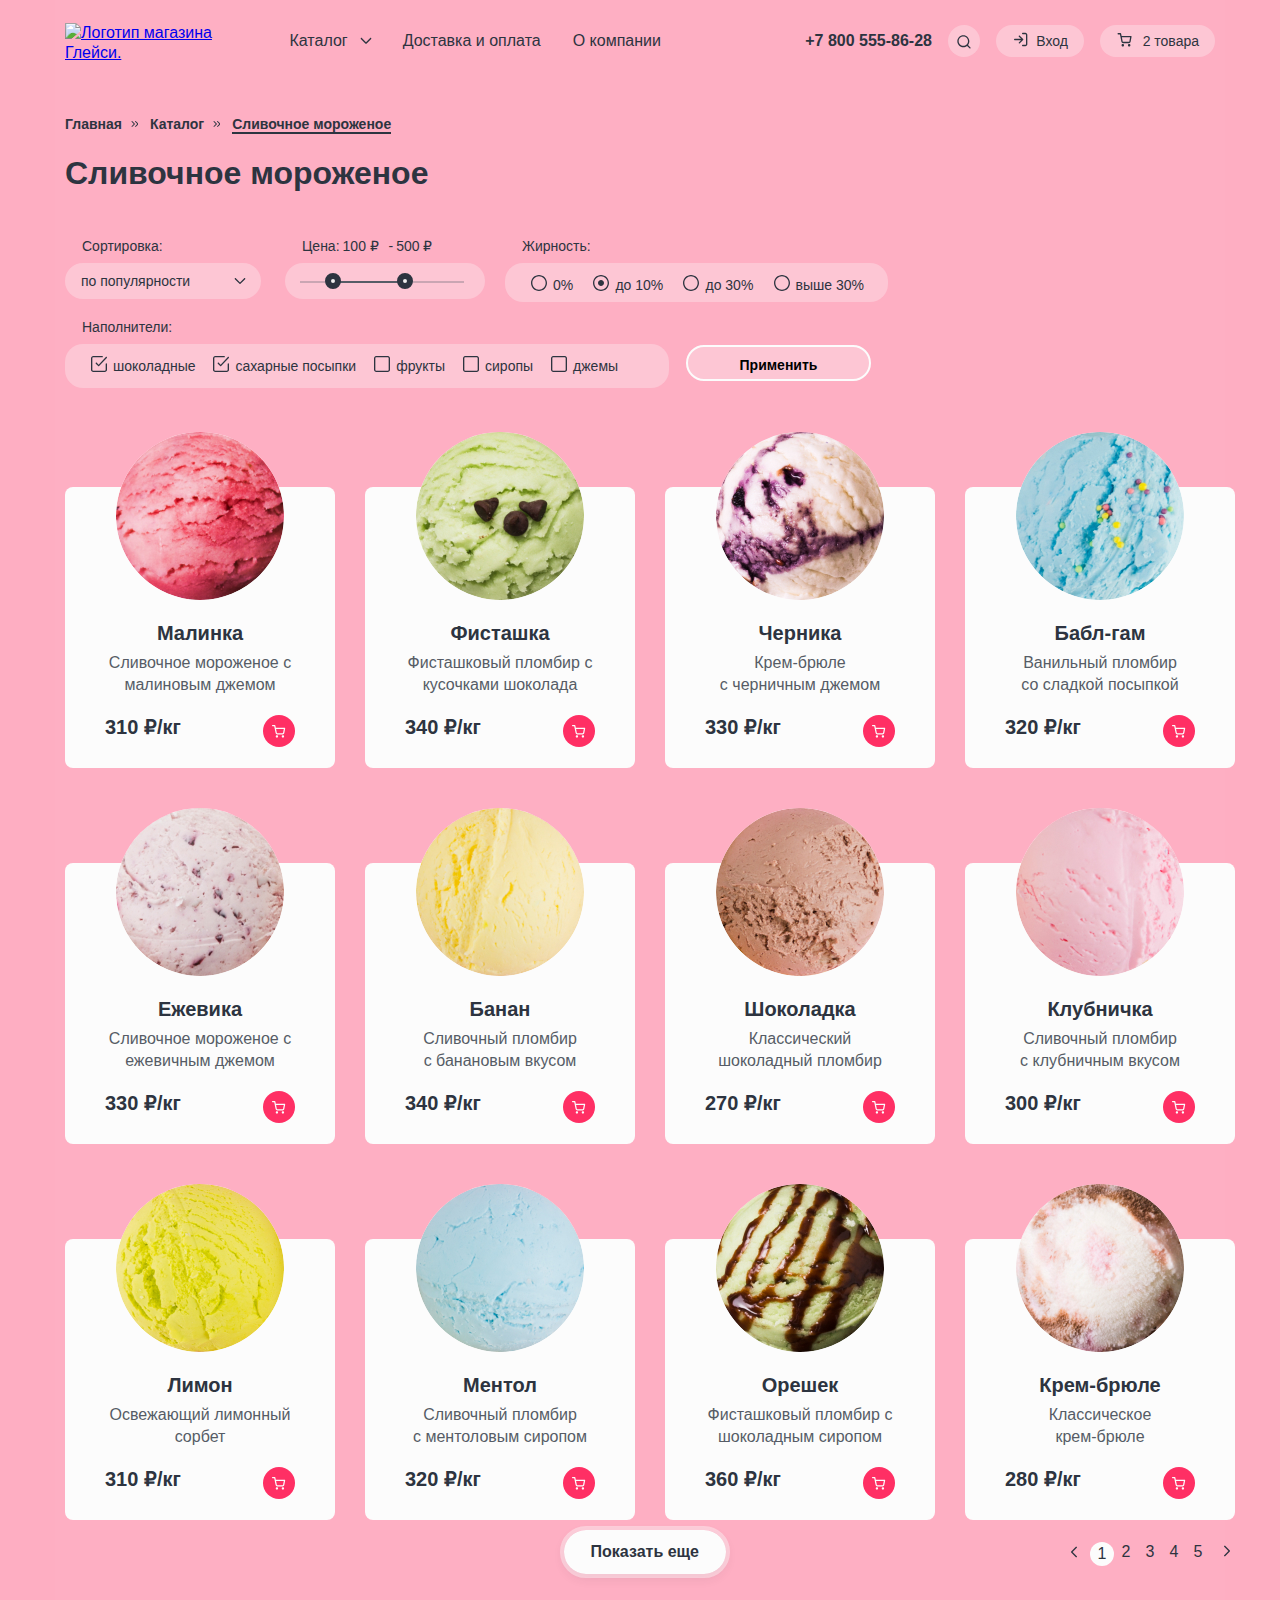
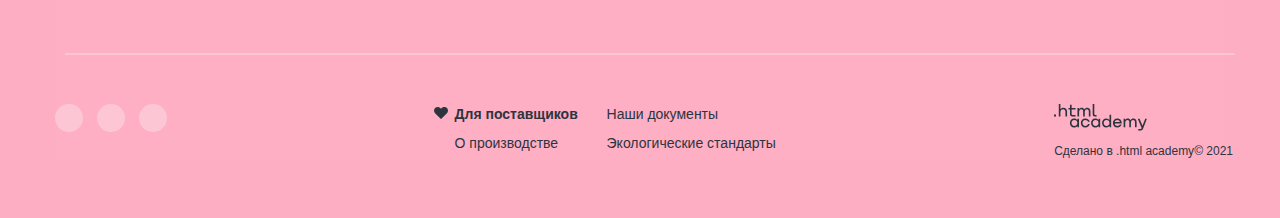
==== commit 5dcc4045: "стилизует" ====
--- a/catalog.html
+++ b/catalog.html
@@ -394,7 +394,7 @@
                 </div>
                 <h3 class="catalog-item-title">Черника</h3>
               </a>
-              <p class="catalog-item-description">Крем-брюле с черничным джемом</p>
+              <p class="catalog-item-description">Крем-брюле <br> с черничным джемом</p>
               <div class="catalog-card-footer">
                 <span class="card-price">330 ₽/кг</span>
                 <a class="button-cart" href="#">
@@ -419,7 +419,7 @@
                 </div>
                 <h3 class="catalog-item-title">Бабл-гам</h3>
               </a>
-              <p class="catalog-item-description">Ванильный пломбир со сладкой посыпкой</p>
+              <p class="catalog-item-description">Ванильный пломбир <br> со сладкой посыпкой</p>
               <div class="catalog-card-footer">
                 <span class="card-price">320 ₽/кг</span>
                 <a class="button-cart" href="#">
@@ -469,8 +469,7 @@
                 </div>
                 <h3 class="catalog-item-title">Банан</h3>
               </a>
-              <p class="catalog-item-description">Сливочный пломбир
-                с банановым вкусом</p>
+              <p class="catalog-item-description">Сливочный пломбир <br> с банановым вкусом</p>
               <div class="catalog-card-footer">
                 <span class="card-price">340 ₽/кг</span>
                 <a class="button-cart" href="#">
@@ -520,7 +519,7 @@
                 </div>
                 <h3 class="catalog-item-title">Клубничка</h3>
               </a>
-              <p class="catalog-item-description">Сливочный пломбир с клубничным вкусом</p>
+              <p class="catalog-item-description">Сливочный пломбир <br> с клубничным вкусом</p>
               <div class="catalog-card-footer">
                 <span class="card-price">300 ₽/кг</span>
                 <a class="button-cart" href="#">
@@ -570,7 +569,7 @@
                 </div>
                 <h3 class="catalog-item-title">Ментол</h3>
               </a>
-              <p class="catalog-item-description">Сливочный пломбир с ментоловым сиропом</p>
+              <p class="catalog-item-description">Сливочный пломбир <br> с ментоловым сиропом</p>
               <div class="catalog-card-footer">
                 <span class="card-price">320 ₽/кг</span>
                 <a class="button-cart" href="#">
@@ -620,7 +619,7 @@
                 </div>
                 <h3 class="catalog-item-title">Крем-брюле</h3>
               </a>
-              <p class="catalog-item-description">Классическое крем-брюле</p>
+              <p class="catalog-item-description">Классическое <br> крем-брюле</p>
               <div class="catalog-card-footer">
                 <span class="card-price">280 ₽/кг</span>
                 <a class="button-cart" href="#">
--- a/css/styles.css
+++ b/css/styles.css
@@ -708,7 +708,7 @@
 
 .main-container {
   display: grid;
-  gap: 80px;
+  gap: 76px;
 }
 
 .hero {
@@ -1141,9 +1141,9 @@
 }
 
 .small-catalog-title {
-  margin-bottom: 59px;
+  margin-bottom: 51px;
   width: 527px;
-  padding-top: 3px;
+  padding-top: 12px;
 }
 
 .catalog-item {
@@ -1158,7 +1158,7 @@
   border-radius: 50%;
   overflow: hidden;
   margin: 0 auto;
-  margin-bottom: 15px;
+  margin-bottom: 21px;
 }
 
 .card-wrapper {
@@ -1276,7 +1276,7 @@
 }
 
 .section-description-title {
-  padding-top: 56px;
+  padding-top: 51px;
   margin-bottom: 57px;
 }
 
@@ -1410,12 +1410,16 @@
 .link-blog {
   text-decoration: none;
   cursor: pointer;
-
+  padding-left: 11px;
 }
 
 .link-title {
   color: #565c66;
   margin-bottom: 13px;
+  font-weight: 400;
+  font-size: 16px;
+  line-height: 20px;
+  color: #565C66;
 }
 
 .link-title-main {
@@ -1813,6 +1817,10 @@
   top: 0;
 }
 
+.copyright {
+  margin-right: -8px;
+}
+
 .about-text {
   font-weight: 400;
   font-size: 12px;
@@ -1826,7 +1834,7 @@
 }
 
 .logo-htmlacademy {
-  margin-bottom: 14px;
+  margin-bottom: 7px;
 }
 
 .main-inner {
@@ -2317,7 +2325,7 @@
   width: 16px;
   height: 16px;
   left: 134px;
-  bottom: 6px;
+  bottom: 3px;
 }
 
 .pagination::before {
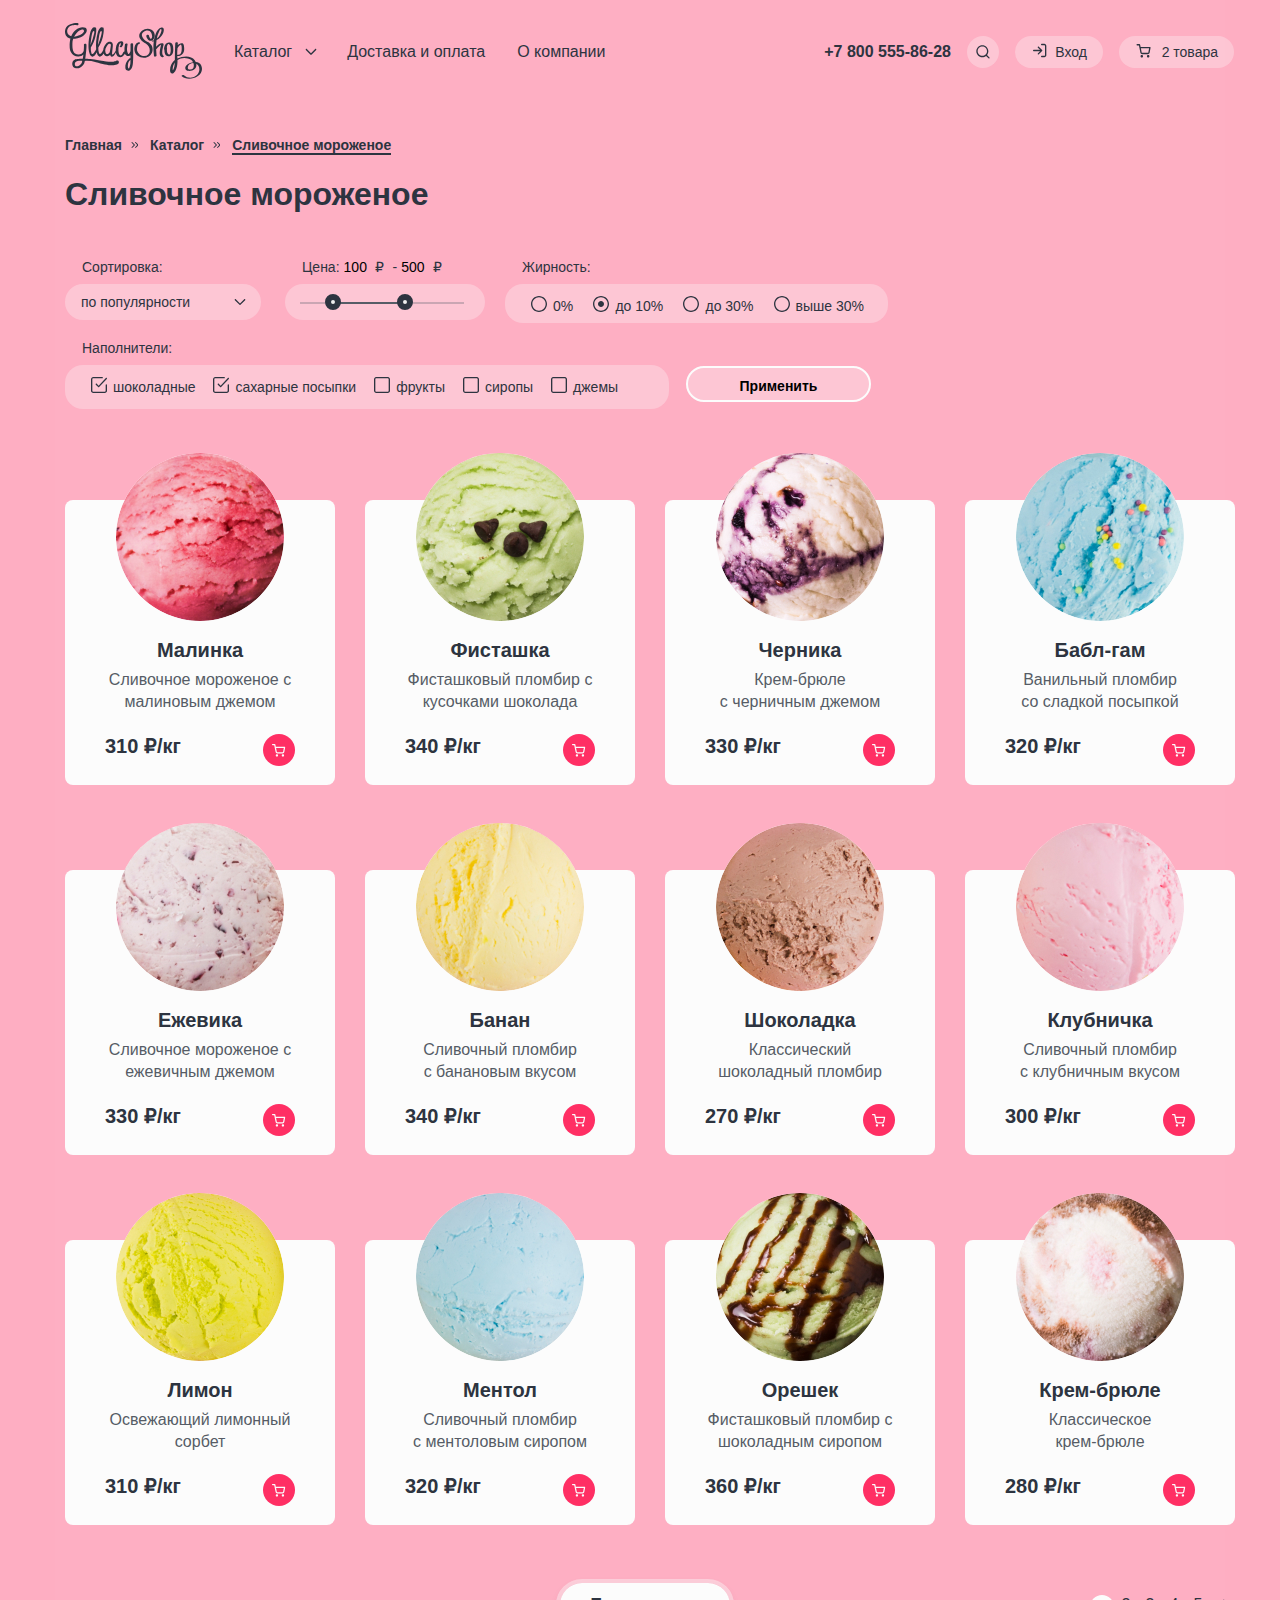
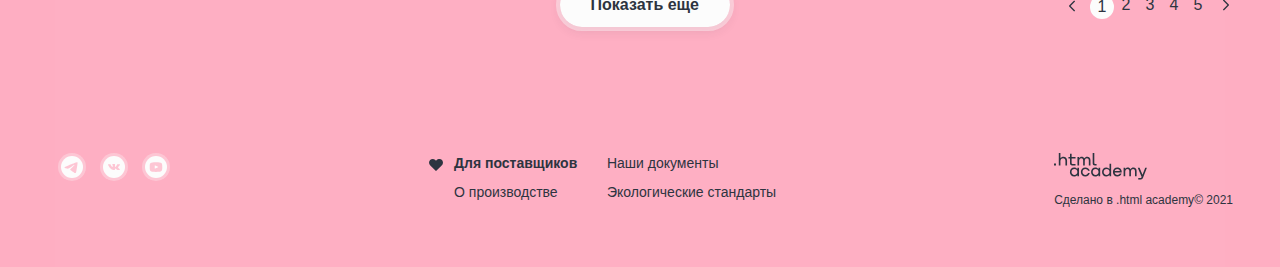
==== commit 88b9ae41: "исправляет ошибки" ====
--- a/catalog.html
+++ b/catalog.html
@@ -4,7 +4,7 @@
   <head>
     <meta charset="utf-8">
     <title>HTML Academy: Глейси</title>
-    <link rel="icon" href="favicon.ico" type="image/png">
+    <link rel="icon" href="favicon.ico" type="image/ico">
     <link rel="stylesheet" href="css/styles.css">
   </head>
 
@@ -33,9 +33,6 @@
                         <li class="dropdown-menu-title">
                           <a href="#" class="dropdown-link dropdown-link-title">Новинки</a>
                         </li>
-                        <!--<li class="dropdown-menu-item">
-                          <a href="#" class="dropdown-link dropdown-link-title">Новинки</a>
-                        </li>-->
                         <li class="dropdown-menu-item">
                           <a href="catalog.html" class="dropdown-link">Сливочное</a>
                         </li>
@@ -78,7 +75,7 @@
                   </a>
                   <form class="menu-form-search" action="https://echo.htmlacademy.ru/">
                     <div class="search-input-wrapper">
-                      <input class="search-input" placeholder="Поиск по сайту" name="search" id="search">
+                      <input class="search-input" placeholder="Поиск по сайту" name="search" id="search" required>
                       <button class="button-close" type="reset">
                         <span class="visually-hidden">Очистить форму</span>
                       </button>
@@ -112,7 +109,7 @@
                           </div>
                         </div>
                         <div class="login-buttons">
-                          <a class="button button-pink" href="#">Войти</a>
+                          <a class="button button-pink" type="submit" href="#">Войти</a>
                           <ul class="login-registration-list">
                             <li class="login-registration-item">
                               <a href="#" class="login-registration-link">Забыли пароль?</a>
@@ -146,7 +143,7 @@
                             <div class="cart-link-wrapper">
                               <a href="#" class="cart-link">
                                 <div class="cart-img">
-                                  <img src="./images/cart-product.png" alt="Шарик малинового мороженого.">
+                                  <img src="./images/cart-product.jpg" height="46" width="46" alt="Шарик малинового мороженого.">
                                 </div>
                                 <div class="cart-inem-about">
                                   Малинка
@@ -155,7 +152,7 @@
                               </a>
                               <span class="price">310 ₽</span>
                               <div class="close-button-wrapper">
-                                <button class=" button cart-close-button">
+                                <button class=" button cart-close-button" type="reset">
                                   <span class="visually-hidden">Закрыть</span>
                                 </button>
                               </div>
@@ -166,7 +163,7 @@
                             <div class="cart-link-wrapper">
                               <a href="#" class="cart-link">
                                 <div class="cart-img">
-                                  <img src="./images/cart-product-second.png" alt="Шарик мороженого голубого цвета.">
+                                  <img src="./images/cart-product-second.jpg" height="46" width="46" alt="Шарик мороженого голубого цвета.">
                                 </div>
                                 <div class="cart-inem-about">
                                   Бабл-гам
@@ -175,7 +172,7 @@
                               </a>
                               <span class="price">480 ₽</span>
                               <div class="close-button-wrapper">
-                                <button class="cart-close-button">
+                                <button class="cart-close-button" type="reset">
                                   <span class="visually-hidden">Закрыть</span>
                                 </button>
                               </div>
@@ -230,14 +227,15 @@
               <div class="fieldset-wrapper">
                 <div class="filter-price">
                   <div class="range-input-wrapper">
-
                     <h3 class="catalog-filter-title">Цена:</h3>
                     <div class="range-value-container" tabindex="100">
-                      <input type="text" class="range-value" value="100 ₽">
+                      <input name="min-price" placeholder="" type="number" class="range-value" value="100" required>
+                      <span class="range-text">₽</span>
                     </div>
                     <span class="dash">-</span>
                     <div class="range-value-container">
-                      <input type="text" class="range-value" value="500 ₽">
+                      <input name="max-price" placeholder="" type="number" class="range-value" value="500" required>
+                      <span class="range-text">₽</span>
                     </div>
                   </div>
                   <div class="range-block">
@@ -340,7 +338,7 @@
             <div class="card-wrapper">
               <a class="catalog-card-link" href="#">
                 <div class="catalog-img-wrapper">
-                  <img class="catalog-image" src="./images/raspberries.jpg" alt="Шарик малинового мороженого.">
+                  <img class="catalog-image" src="./images/raspberries.jpg" width="168" height="168" alt="Шарик малинового мороженого.">
                 </div>
                 <h3 class="catalog-item-title">Малинка</h3>
               </a>
@@ -365,7 +363,7 @@
             <div class="card-wrapper">
               <a class="catalog-card-link" href="#">
                 <div class="catalog-img-wrapper">
-                  <img class="catalog-image" src="./images/pistachio.jpg" alt="Шарик фисташкового мороженого.">
+                  <img class="catalog-image" src="./images/pistachio.jpg" width="168" height="168" alt="Шарик фисташкового мороженого.">
                 </div>
                 <h3 class="catalog-item-title">Фисташка</h3>
               </a>
@@ -390,7 +388,7 @@
             <div class="card-wrapper">
               <a class="catalog-card-link" href="#">
                 <div class="catalog-img-wrapper">
-                  <img class="catalog-image" src="./images/blueberry.jpg" alt="Шарик черничного мороженого.">
+                  <img class="catalog-image" src="./images/blueberry.jpg" width="168" height="168" alt="Шарик черничного мороженого.">
                 </div>
                 <h3 class="catalog-item-title">Черника</h3>
               </a>
@@ -415,7 +413,7 @@
             <div class="card-wrapper">
               <a class="catalog-card-link" href="#">
                 <div class="catalog-img-wrapper">
-                  <img class="catalog-image" src="./images/bubble-gum.jpg" alt="Шарик мороженого со вкусом жвачки.">
+                  <img class="catalog-image" src="./images/bubble-gum.jpg" width="168" height="168" alt="Шарик мороженого со вкусом жвачки.">
                 </div>
                 <h3 class="catalog-item-title">Бабл-гам</h3>
               </a>
@@ -440,7 +438,7 @@
             <div class="card-wrapper">
               <a class="catalog-card-link" href="#">
                 <div class="catalog-img-wrapper">
-                  <img class="catalog-image" src="./images/catalog/blackberry.jpg" alt="Шарик ежевичного мороженого.">
+                  <img class="catalog-image" src="./images/catalog/blackberry.jpg" width="168" height="168" alt="Шарик ежевичного мороженого.">
                 </div>
                 <h3 class="catalog-item-title">Ежевика</h3>
               </a>
@@ -465,7 +463,7 @@
             <div class="card-wrapper">
               <a class="catalog-card-link" href="#">
                 <div class="catalog-img-wrapper">
-                  <img class="catalog-image" src="./images/catalog/banana.jpg" alt="Шарик бананового мороженого.">
+                  <img class="catalog-image" src="./images/catalog/banana.jpg" width="168" height="168" alt="Шарик бананового мороженого.">
                 </div>
                 <h3 class="catalog-item-title">Банан</h3>
               </a>
@@ -490,7 +488,7 @@
             <div class="card-wrapper">
               <a class="catalog-card-link" href="#">
                 <div class="catalog-img-wrapper">
-                  <img class="catalog-image" src="./images/catalog/chocolate.jpg" alt="Шарик шоколадного мороженого.">
+                  <img class="catalog-image" src="./images/catalog/chocolate.jpg" width="168" height="168" alt="Шарик шоколадного мороженого.">
                 </div>
                 <h3 class="catalog-item-title">Шоколадка</h3>
               </a>
@@ -515,7 +513,7 @@
             <div class="card-wrapper">
               <a class="catalog-card-link" href="#">
                 <div class="catalog-img-wrapper">
-                  <img class="catalog-image" src="./images/catalog/strawberry.jpg" alt="Шарик клубничного мороженого.">
+                  <img class="catalog-image" src="./images/catalog/strawberry.jpg" width="168" height="168" alt="Шарик клубничного мороженого.">
                 </div>
                 <h3 class="catalog-item-title">Клубничка</h3>
               </a>
@@ -540,7 +538,7 @@
             <div class="card-wrapper">
               <a class="catalog-card-link" href="#">
                 <div class="catalog-img-wrapper">
-                  <img class="catalog-image" src="./images/catalog/lemon.jpg" alt="Шарик лимонного мороженого.">
+                  <img class="catalog-image" src="./images/catalog/lemon.jpg" width="168" height="168" alt="Шарик лимонного мороженого.">
                 </div>
                 <h3 class="catalog-item-title">Лимон</h3>
               </a>
@@ -565,7 +563,7 @@
             <div class="card-wrapper">
               <a class="catalog-card-link" href="#">
                 <div class="catalog-img-wrapper">
-                  <img class="catalog-image" src="./images/catalog/menthol.jpg" alt="Шарик мятного мороженого.">
+                  <img class="catalog-image" src="./images/catalog/menthol.jpg" width="168" height="168" alt="Шарик мятного мороженого.">
                 </div>
                 <h3 class="catalog-item-title">Ментол</h3>
               </a>
@@ -590,7 +588,7 @@
             <div class="card-wrapper">
               <a class="catalog-card-link" href="#">
                 <div class="catalog-img-wrapper">
-                  <img class="catalog-image" src="./images/catalog/nut.jpg" alt="Шарик орехового мороженого.">
+                  <img class="catalog-image" src="./images/catalog/nut.jpg" width="168" height="168" alt="Шарик орехового мороженого.">
                 </div>
                 <h3 class="catalog-item-title">Орешек</h3>
               </a>
@@ -615,7 +613,7 @@
             <div class="card-wrapper">
               <a class="catalog-card-link" href="#">
                 <div class="catalog-img-wrapper">
-                  <img class="catalog-image" src="./images/catalog/сreme-brulee.jpg" alt="Шарик мороженого крем-брюле.">
+                  <img class="catalog-image" src="./images/catalog/сreme-brulee.jpg" width="168" height="168" alt="Шарик мороженого крем-брюле.">
                 </div>
                 <h3 class="catalog-item-title">Крем-брюле</h3>
               </a>
@@ -638,7 +636,7 @@
           </li>
         </ul>
         <div class="pagination-wrapper">
-          <button class="button button-slider button-pagination">Показать еще</button>
+          <button class="button button-slider button-pagination" type="button">Показать еще</button>
           <ul class="pagination">
             <li class="pagination-item">
               <a class="pagination-current">1</a>
--- a/css/styles.css
+++ b/css/styles.css
@@ -24,6 +24,7 @@
 
 html {
   box-sizing: border-box;
+  height: 100%;
 }
 
 *,
@@ -47,7 +48,9 @@
   line-height: 20px;
   font-weight: 400;
   color: #2d3440;
-  background-color: #F2F2F2;
+  background-color: #f2f2f2;
+  display: flex;
+  flex-direction: column;
 }
 
 .body-pink {
@@ -75,8 +78,9 @@
 
 .wrapper {
   width: 1170px;
-  background: #FEAFC3;
+  background: #feafc3;
   margin: 0 auto;
+  min-height: 100%;
 }
 
 .page-header {
@@ -104,6 +108,8 @@
 
 .navigation {
   display: flex;
+  flex-wrap: wrap;
+  max-width: 540px;
 }
 
 .navigation-catalog-list {
@@ -290,7 +296,7 @@
 }
 
 .user-menu-item-search:hover .search-image-wrapper {
-  background: #FF4A78;
+  background: #ff4a78;
   border-radius: 27px;
 }
 
@@ -303,7 +309,7 @@
 }
 
 .user-menu-item-search:active .search-image-wrapper {
-  background: #FF4A78;
+  background: #ff4a78;
   border-radius: 27px;
   opacity: 0.6;
 }
@@ -317,7 +323,7 @@
 }
 
 .user-menu-item-search:focus .search-image-wrapper {
-  background: #FF4A78;
+  background: #ff4a78;
   outline: 2px solid #000000;
   border-radius: 27px;
 }
@@ -341,7 +347,7 @@
 .login-content {
   width: 420px;
   padding: 36px 48px 48px;
-  background: #FCFCFC;
+  background: #fcfcfc;
 }
 
 .login-title {
@@ -389,12 +395,12 @@
   font-weight: 400;
   font-size: 14px;
   line-height: 20px;
-  color: #2D3440;
+  color: #2d3440;
 }
 
 .login-registration-link {
   text-decoration: none;
-  color: #2D3440;
+  color: #2d3440;
   border-bottom: 1px solid #2D3440;
   cursor: pointer;
 }
@@ -464,13 +470,13 @@
 }
 
 .search-input:focus {
-  border: 2px solid #2D3440;
+  border: 2px solid #2d3440;
   border-radius: 4px;
   color: #2d3440;
 }
 
 .search-input:invalid {
-  border: 1px solid #EA5454;
+  border: 1px solid #ea5454;
   border-radius: 4px;
 }
 
@@ -603,7 +609,7 @@
 .cart-goods-sum {
   display: flex;
   justify-content: space-between;
-  font-family: "Inte", sans-serif;
+  font-family: "Inter", sans-serif;
   font-style: normal;
   font-weight: 700;
   font-size: 18px;
@@ -625,7 +631,7 @@
   font-weight: 400;
   font-size: 14px;
   line-height: 20px;
-  color: #B9B9B9;
+  color: #b9b9b9;
   margin-top: 5px;
 }
 
@@ -660,7 +666,7 @@
 
 .button-pink {
   border-radius: 26px;
-  padding: 12px 27px;
+  padding: 12px 32px;
   background: #ff2f64;
   outline: 4px solid rgba(255, 47, 100, 0.3);
   box-shadow: 0 4px 12px #2d34401a;
@@ -708,7 +714,8 @@
 
 .main-container {
   display: grid;
-  gap: 76px;
+  gap: 77px;
+  flex-grow: 1;
 }
 
 .hero {
@@ -770,8 +777,8 @@
 
 .button-slider {
   background: #fcfcfc;
-  outline: 4px solid #fcfcfc66;
-  box-shadow: 0 4px 12px #2d34401a;
+  outline: 4px solid rgba(252, 252, 252, 0.4);
+  box-shadow: 0 4px 12px rgba(45, 52, 64, 0.102);
   border-radius: 26px;
   padding: 12px 27px;
   color: #2d3440;
@@ -779,15 +786,15 @@
 }
 
 .button-slider:hover {
-  background: rgba(252, 252, 252, 0.4);
+  background: #fcfcfc66;
   outline: 4px solid #fcfcfc;
-  box-shadow: 0 4px 15px rgba(133, 133, 133, 0.15);
+  box-shadow: 0 4px 15px #85858526;
   border-radius: 26px;
   border: none;
 }
 
 .button-slider:active {
-  background: #FCFCFC;
+  background: #fcfcfc;
   outline: 2px solid #2d3440;
   box-shadow: 0 4px 12px rgba(45, 52, 64, 0.1);
   border-radius: 26px;
@@ -821,7 +828,7 @@
 }
 
 .button-slider:default {
-  background: #FCFCFC;
+  background: #fcfcfc;
   outline: 4px solid rgba(252, 252, 252, 0.4);
   box-shadow: 0 4px 12px rgba(45, 52, 64, 0.1);
   border-radius: 26px;
@@ -847,7 +854,7 @@
 .slider-image-wrapper::after {
   content: "";
   position: absolute;
-  background-color: #FFCBD8;
+  background-color: #ffcbd8;
   border-radius: 50%;
   top: 140px;
   left: 4px;
@@ -885,12 +892,13 @@
   justify-content: center;
   width: 38px;
   height: 38px;
-  border: 2px solid #FCFCFC;
+  border: 2px solid #fcfcfc;
   border-radius: 50%;
   position: absolute;
   top: 50%;
   cursor: pointer;
   z-index: 4;
+  background: transparent;
 }
 
 .slider-prev {
@@ -898,7 +906,7 @@
 }
 
 .slider-control .slider-control-svg {
-  fill: #FCFCFC;
+  fill: #fcfcfc;
 }
 
 .slider-next .slider-control-svg {
@@ -910,15 +918,15 @@
 }
 
 .slider-control:hover {
-  background-color: #FCFCFC;
+  background-color: #fcfcfc;
 }
 
 .slider-control:hover .slider-control-svg {
-  fill: #2D3440;
+  fill: #2d3440;
 }
 
 .slider-control:focus {
-  border: 2px solid #2D3440;
+  border: 2px solid #2d3440;
   background-color: rgba(252, 252, 252, 0.3);
 }
 
@@ -1001,7 +1009,6 @@
   width: 28px;
   height: 28px;
   border-radius: 50%;
-  /* outline: 4px solid rgba(252, 252, 252, 0.3); */
   background: rgba(252, 252, 252, 0.3);
 }
 
@@ -1028,21 +1035,20 @@
 }
 
 .slider-social-svg:hover::before {
-  background-color: #2D3440;
+  background-color: #2d3440;
 }
 
 .slider-social-svg:focus {
-  background-color: #2D3440;
+  background-color: #2d3440;
   ;
 }
 
 .slider-social-svg:focus::before {
-  background-color: #2D3440;
-  /* outline: 4px solid #2D3440; */
+  background-color: #2c333f;
 }
 
 .slider-social-svg:active::before {
-  background-color: #2D3440;
+  background-color: #2d3440;
   outline: 4px solid rgba(252, 252, 252, 0.3);
   opacity: 0.6;
 }
@@ -1116,7 +1122,7 @@
   font-weight: 700;
   font-size: 24px;
   line-height: 30px;
-  color: #2D3440;
+  color: #2d3440;
   margin-bottom: 32px;
 }
 
@@ -1137,7 +1143,7 @@
   font-size: 32px;
   line-height: 46px;
   text-align: center;
-  color: #2D3440;
+  color: #2d3440;
 }
 
 .small-catalog-title {
@@ -1149,7 +1155,7 @@
 .catalog-item {
   position: relative;
   z-index: 2;
-  margin-bottom: 31px;
+  margin-bottom: 5px;
 }
 
 .catalog-img-wrapper {
@@ -1158,7 +1164,7 @@
   border-radius: 50%;
   overflow: hidden;
   margin: 0 auto;
-  margin-bottom: 21px;
+  margin-bottom: 17px;
 }
 
 .card-wrapper {
@@ -1182,9 +1188,9 @@
   background-color: #fcfcfc;
   border-radius: 8px;
   width: 270px;
-  height: 281px;
+  height: calc(100% - 50px);
   z-index: 1;
-  top: 55px;
+  top: 47px;
 }
 
 .catalog-card-link {
@@ -1198,7 +1204,7 @@
   font-size: 20px;
   line-height: 24px;
   text-align: center;
-  color: #2D3440;
+  color: #2d3440;
   margin-bottom: 7px;
 }
 
@@ -1217,10 +1223,11 @@
   font-weight: 700;
   font-size: 20px;
   line-height: 24px;
-  color: #2D3440;
+  color: #2d3440;
   margin: 0 auto;
   width: 190px;
-  margin-top: 19px;
+  margin-top: 21px;
+  margin-bottom: 22px;
 }
 
 .cart-svg-wrapper {
@@ -1257,27 +1264,35 @@
   border: 2px soli#ff2f6464;
 }
 
-.cart-svg-wrapper:focus {
+.cart-svg-wrapper:focus-within {
   background: #ff2f64;
-  outline: 2px solid #2d3440;
+  border: 2px solid #2d3440;
+  border-radius: 26px;
+  outline: #000000;
 }
 
 .section-description {
-  background-image: url("../images/wafer-background.jpg");
+  background: url(../images/wafer-background.jpg);
   border-radius: 16px;
-  min-height: 480px;
   padding: 24px;
+  background-repeat: no-repeat;
+  width: 1170px;
+  margin: 0 auto;
 }
 
 .section-description-wrapper {
   background: #ffffff;
+  display: grid;
+  grid-template-columns: repeat(2, 506px);
+  gap: 41px 32px;
+  background-color: #ffffff;
   border-radius: 16px;
-  gap: 56px;
+  padding: 57px 40px 55px;
 }
 
 .section-description-title {
-  padding-top: 51px;
-  margin-bottom: 57px;
+  grid-column: 1 / -1;
+  margin-bottom: 12px;
 }
 
 .section-description-title:hover,
@@ -1293,7 +1308,7 @@
 
 .description-item {
   width: 505px;
-  padding-left: 78px;
+  padding-left: 66px;
   line-height: 22px;
   color: #565C66;
 }
@@ -1309,11 +1324,11 @@
 .ice-item::after {
   position: absolute;
   content: "";
-  background-image: url("../images/ice-cream.svg");
+  background-image: url(../images/ice-cream.svg);
   background-repeat: no-repeat;
   width: 48px;
   height: 48px;
-  left: 14px;
+  left: 2px;
   bottom: 19px;
 }
 
@@ -1328,11 +1343,11 @@
 .leaf-item::after {
   position: absolute;
   content: "";
-  background-image: url("../images/leaf.svg");
+  background-image: url(../images/leaf.svg);
   background-repeat: no-repeat;
   width: 48px;
   height: 48px;
-  left: 14px;
+  left: 3px;
   bottom: 19px;
 }
 
@@ -1347,11 +1362,11 @@
 .cow-item::after {
   position: absolute;
   content: "";
-  background-image: url("../images/cow.svg");
+  background-image: url(../images/cow.svg);
   background-repeat: no-repeat;
   width: 48px;
   height: 48px;
-  left: 9px;
+  left: -1px;
   bottom: 19px;
 }
 
@@ -1366,11 +1381,11 @@
 .temperature-item::after {
   position: absolute;
   content: "";
-  background-image: url("../images/temperature.svg");
+  background-image: url(../images/temperature.svg);
   background-repeat: no-repeat;
   width: 48px;
   height: 48px;
-  left: 8px;
+  left: 0;
   bottom: 19px;
 }
 
@@ -1381,14 +1396,15 @@
   display: flex;
   flex-direction: row;
   flex-wrap: wrap;
-  gap: 40px;
-  padding-bottom: 56px;
+  gap: 40px 35px;
+  padding-bottom: 2px;
 }
 
 .info-wrapper {
   display: flex;
   justify-content: space-between;
-  width: 1171px;
+  width: 1170px;
+  margin: 0 auto;
 }
 
 .section-info {
@@ -1402,9 +1418,10 @@
   height: 224px;
   display: flex;
   flex-wrap: wrap;
-  padding-top: 32px;
-  padding-left: 32px;
+  padding-top: 35px;
+  padding-left: 25px;
   border-radius: 16px;
+  background-color: #ffffff;
 }
 
 .link-blog {
@@ -1419,7 +1436,6 @@
   font-weight: 400;
   font-size: 16px;
   line-height: 20px;
-  color: #565C66;
 }
 
 .link-title-main {
@@ -1446,14 +1462,14 @@
   font-weight: 400;
   font-size: 16px;
   line-height: 22px;
-  color: #565C66;
-  padding: 21px 21px 0 21px;
+  color: #565c66;
+  padding: 23px 21px 0 23px;
   margin-bottom: 42px;
 }
 
 .notification-form {
   width: 523px;
-  padding-left: 21px;
+  padding-left: 25px;
   display: flex;
   justify-content: space-between;
   padding-bottom: 25px;
@@ -1468,7 +1484,6 @@
   font-size: 16px;
   line-height: 20px;
   color: #b9b9b9;
-  ;
   padding: 14px 16px;
 }
 
@@ -1479,59 +1494,62 @@
   outline: 4px solid #ff2f644d;
   border: none;
   box-shadow: 0 4px 12px #2d34401a;
-  color: #FCFCFC;
+  color: #fcfcfc;
   cursor: pointer;
   width: 152px;
 }
 
 .section-delivery {
   border-radius: 16px;
-  background-image: url("../images/delivery-background.jpg");
+  display: flex;
+  justify-content: space-between;
+  padding: 64px;
+  padding-left: 100px;
+  background-color: #ffffff;
+  background-image: url(../images/delivery-background.jpg);
   background-repeat: no-repeat;
-  min-height: 534px;
-  display: flex;
-  justify-content: space-between;
-  position: relative;
+  background-size: cover;
+  background-position: bottom right;
+  width: 1170px;
+  margin: 0 auto;
 }
 
 .delivery-description-wrapper {
-  padding: 167px 0 163px 100px;
+  width: 375px;
+  margin-top: 104px;
 }
 
 .delivery-title {
   font-weight: 900;
+  text-align: left;
+  margin: 0;
+  margin-bottom: 23px;
   font-size: 32px;
   line-height: 46px;
-  color: #2d3440;
-  margin-bottom: 24px;
+  padding: 0;
 }
 
 .delivery-description {
-  font-weight: 400;
-  font-size: 16px;
+  padding: 0;
+  margin: 0;
   line-height: 22px;
-  color: #565C66;
-  width: 371px;
 }
 
 .delivery-form-wrapper {
-  background: #fcfcfc;
-  box-shadow: 0 15px 40px #2d34401f;
+  width: 500px;
+  padding: 40px 42px;
+  box-sizing: border-box;
+  background-color: #fcfcfc;
+  box-shadow: 0 15px 40px rgba(45, 52, 64, 0.12);
   border-radius: 8px;
-  margin: 63px 76px 63px 31px;
-  display: flex;
-  flex-direction: column;
 }
 
 .delivery-form-title {
-  width: 393px;
-  font-weight: 400;
-  font-size: 16px;
+  margin: 0;
+  padding: 0;
+  margin-bottom: 32px;
+  width: 380px;
   line-height: 22px;
-  color: #565c66;
-  margin-top: 40px;
-  margin-left: 40px;
-  margin-bottom: 34px;
 }
 
 .field-group {
@@ -1543,8 +1561,6 @@
 .delivery-form {
   display: flex;
   flex-direction: column;
-  margin-left: 40px;
-  margin-right: 40px;
 }
 
 .delivery-form-row {
@@ -1553,12 +1569,17 @@
 }
 
 .delivery-form-adresse {
+  position: relative;
   margin-bottom: 32px;
 }
 
+.input-adresse {
+  width: 420px;
+}
+
 .tooltip-date {
   position: absolute;
-  margin-top: 1px;
+  margin-top: 4px;
   margin-left: 45px;
   width: 13px;
   height: 13px;
@@ -1600,7 +1621,7 @@
   font-weight: 400;
   font-size: 12px;
   line-height: 16px;
-  color: #565C66;
+  color: #565c66;
   text-transform: none;
   padding: 10px 8px;
   border-radius: 1px;
@@ -1618,8 +1639,8 @@
   content: "";
   width: 7px;
   height: 7px;
-  border-top: 1px solid #B9B9B9;
-  border-left: 1px solid #B9B9B9;
+  border-top: 1px solid #b9b9b9;
+  border-left: 1px solid #b9b9b9;
   background: #fcfcfcfc;
   display: block;
   rotate: 314deg;
@@ -1635,7 +1656,7 @@
 
 .delivery-submit {
   display: flex;
-  justify-content: space-around;
+  margin: 0 auto;
 }
 
 .form-label {
@@ -1655,9 +1676,10 @@
   padding: 12px 12px;
   border: 1px solid #b9b9b9;
   border-radius: 4px;
-}
-
-input[type=date]::-webkit-calendar-picker-indicator {
+  min-height: 48px;
+}
+
+.delivery-form-input::-webkit-calendar-picker-indicator {
   display: none;
 }
 
@@ -1697,25 +1719,31 @@
   width: 287px;
 }
 
-.delivery-submit {}
+.input-phone {
+  width: 287px;
+}
 
 .section-contacts {
-  background-image: url("../images/contacts-background.jpg");
+  background: url("../images/contacts-background.jpg");
+  background-position: bottom right;
   background-repeat: no-repeat;
-  min-height: 492px;
+  background-size: cover;
   border-radius: 16px;
+  padding: 64px;
+  width: 1170px;
+  margin: 0 auto;
   margin-bottom: 45px;
+  background-color: #ffffff;
 }
 
 .contacts-wrapper {
+  border-radius: 8px;
   width: 343px;
-  min-height: 364px;
+  box-sizing: border-box;
+  padding: 44px;
+  padding-bottom: 55px;
   background-color: #fcfcfc;
-  margin-top: 64px;
-  margin-left: 64px;
-  border-radius: 16px;
-  padding-top: 40px;
-  padding-left: 40px;
+  box-shadow: 0 8px 16px rgba(45, 52, 64, 0.12);
 }
 
 .contacts-title {
@@ -1741,7 +1769,7 @@
   font-weight: 700;
   font-size: 20px;
   line-height: 24px;
-  color: #2D3440;
+  color: #2d3440;
   text-decoration-line: none;
 }
 
@@ -1749,7 +1777,7 @@
   font-weight: 400;
   font-size: 14px;
   line-height: 20px;
-  color: #565C66;
+  color: #565c66;
   margin-bottom: 45px;
 }
 
@@ -1764,11 +1792,12 @@
   margin: 0 auto;
   justify-content: space-between;
   margin-bottom: 57px;
+  padding-left: 3px;
 }
 
 .footer-about {
   width: 356px;
-  padding-left: 22px;
+  padding-left: 20px;
   display: flex;
 }
 
@@ -1795,14 +1824,14 @@
   font-weight: 400;
   font-size: 14px;
   line-height: 20px;
-  color: #2D3440;
+  color: #2d3440;
 }
 
 .partnership {
   font-weight: 700;
   font-size: 14px;
   line-height: 20px;
-  color: #2D3440;
+  color: #2d3440;
   position: relative;
 }
 
@@ -1813,8 +1842,8 @@
   background-repeat: no-repeat;
   width: 14px;
   height: 13px;
-  left: -21px;
-  top: 0;
+  left: -25px;
+  top: 3px;
 }
 
 .copyright {
@@ -1825,12 +1854,12 @@
   font-weight: 400;
   font-size: 12px;
   line-height: 16px;
-  color: #2D3440;
+  color: #2d3440;
 }
 
 .htmlacademy-link {
   text-decoration: none;
-  color: #2D3440;
+  color: #2d3440;
 }
 
 .logo-htmlacademy {
@@ -1851,7 +1880,7 @@
   font-weight: 700;
   font-size: 14px;
   line-height: 20px;
-  color: #2D3440;
+  color: #2d3440;
   text-decoration: none;
 }
 
@@ -1993,13 +2022,14 @@
   border-radius: 18px;
   padding: 12px 24px 12px 8px;
   min-width: 604px;
+  flex-wrap: wrap;
 }
 
 .control {
   font-weight: 400;
   font-size: 14px;
   line-height: 20px;
-  color: #2D3440;
+  color: #2d3440;
   display: block;
   padding-left: 40px;
   cursor: pointer;
@@ -2035,6 +2065,18 @@
   background-image: url("../images/catalog/radio-disabled.svg");
 }
 
+.control-input-radio[type="radio"]:checked:focus-visible ~ .radio {
+  outline: 2px solid rgba(45, 52, 64, 1);
+  outline-offset: 2px;
+  border-radius: 50%;
+}
+
+.control-input-radio[type="radio"]:focus-visible ~ .radio {
+  outline: 2px solid rgba(45, 52, 64, 1);
+  outline-offset: 2px;
+  border-radius: 50%;
+}
+
 .checkbox {
   position: absolute;
   width: 16px;
@@ -2064,6 +2106,16 @@
   background-image: url("../images/catalog/checkbox-disabled.svg");
 }
 
+.control-input[type="checkbox"]:checked:focus-visible ~ .checkbox {
+  outline: 2px solid rgba(45, 52, 64, 1);
+  outline-offset: 2px;
+}
+
+.control-input[type="checkbox"]:focus-visible ~ .checkbox {
+  outline: 2px solid rgba(45, 52, 64, 1);
+  outline-offset: 2px;
+}
+
 .range-block {
   width: 200px;
   height: 36px;
@@ -2087,7 +2139,7 @@
   position: absolute;
   width: 58px;
   height: 2px;
-  border-top: 2px solid #565C66;
+  border-top: 2px solid #565c66;
   top: -2px;
   left: 40px;
 }
@@ -2151,18 +2203,34 @@
   font-weight: 400;
   font-size: 14px;
   line-height: 20px;
-  color: #2D3440;
+  color: #2d3440;
 }
 
 .range-value {
-  width: 46px;
-  background-color: #FEAFC3;
+  padding: 0;
+  margin: 0;
+  width: 49px;
+  box-sizing: border-box;
+  background-color: transparent;
   border: none;
-  font-weight: 400;
+  appearance: none;
+  font-family: "Inter", sans-serif;
   font-size: 14px;
-  line-height: 20px;
-  color: #2D3440;
-  margin-left: 3px;
+}
+
+.range-text {
+  color: #2d3440;
+  font-size: 14px;
+  margin-left: -21px;
+}
+
+.range-value::-webkit-outer-spin-button,
+.range-value::-webkit-inner-spin-button {
+  appearance: none;
+}
+
+.range-value-container {
+  padding-left: 4px;
 }
 
 .button-filter {
@@ -2170,7 +2238,7 @@
   width: 185px;
   height: 36px;
   background: rgba(252, 252, 252, 0.3);
-  border: 2px solid #FCFCFC;
+  border: 2px solid #fcfcfc;
   border-radius: 20px;
   display: inline-block;
   margin-top: 28px;
@@ -2188,6 +2256,7 @@
 .button-filter:active {
   background: rgba(252, 252, 252, 0.5);
   border-radius: 20px;
+  border-color: transparent;
 }
 
 .button-filter:focus {
@@ -2258,7 +2327,7 @@
   font-weight: 700;
   font-size: 24px;
   line-height: 30px;
-  color: #2D3440;
+  color: #2d3440;
   margin-bottom: 32px;
 }
 
@@ -2269,7 +2338,7 @@
   font-size: 16px;
   line-height: 20px;
   color: #b9b9b9;
-  border: 1px solid #B9B9B9;
+  border: 1px solid #b9b9b9;
   border-radius: 4px;
   padding: 14px;
 }
@@ -2306,8 +2375,9 @@
   justify-content: flex-end;
   flex-wrap: wrap;
   align-items: center;
-  margin-bottom: 130px;
-  position: relative;
+  margin-bottom: 126px;
+  position: relative;
+  margin-top: 50px;
 }
 
 .pagination {
@@ -2315,28 +2385,30 @@
   display: flex;
   position: relative;
   padding-right: 25px;
+  max-width: 145px;
+  flex-wrap: wrap;
 }
 
 .pagination::after {
+  position: absolute;
+  content: "";
+  background-image: url(../images/catalog/arrow-pagination.svg);
+  background-repeat: no-repeat;
+  width: 16px;
+  height: 16px;
+  left: 133px;
+  bottom: 2px;
+}
+
+.pagination::before {
   position: absolute;
   content: "";
   background-image: url("../images/catalog/arrow-pagination.svg");
   background-repeat: no-repeat;
   width: 16px;
   height: 16px;
-  left: 134px;
-  bottom: 3px;
-}
-
-.pagination::before {
-  position: absolute;
-  content: "";
-  background-image: url("../images/catalog/arrow-pagination.svg");
-  background-repeat: no-repeat;
-  width: 16px;
-  height: 16px;
-  right: 158px;
-  bottom: 6px;
+  right: 160px;
+  bottom: 5px;
   transform: rotate(180deg);
 }
 
@@ -2347,16 +2419,17 @@
   border: none;
   box-shadow: 0 4px 12px #2d34401a;
   border-radius: 26px;
-  padding: 12px 27px;
-  display: flex;
-  height: 44px;
-  margin-right: 364px;
+  padding: 12px 31px;
+  display: flex;
+  flex-wrap: wrap;
+  max-width: 200px;
+  margin-right: 360px;
 }
 
 .pagination-current {
   width: 24px;
   height: 24px;
-  background: #FCFCFC;
+  background: #fcfcfc;
   border-radius: 50px;
   display: block;
   text-align: center;
@@ -2379,13 +2452,5 @@
 
 .pagination-link {
   text-decoration: none;
-  color: #2D3440;
-}
-
-.pagination-wrapper::after {
-  position: absolute;
-  content: "";
-  border: 1px solid rgba(252, 252, 252, 0.3);
-  top: 123px;
-  width: 1170px;
-}
+  color: #2d3440;
+}
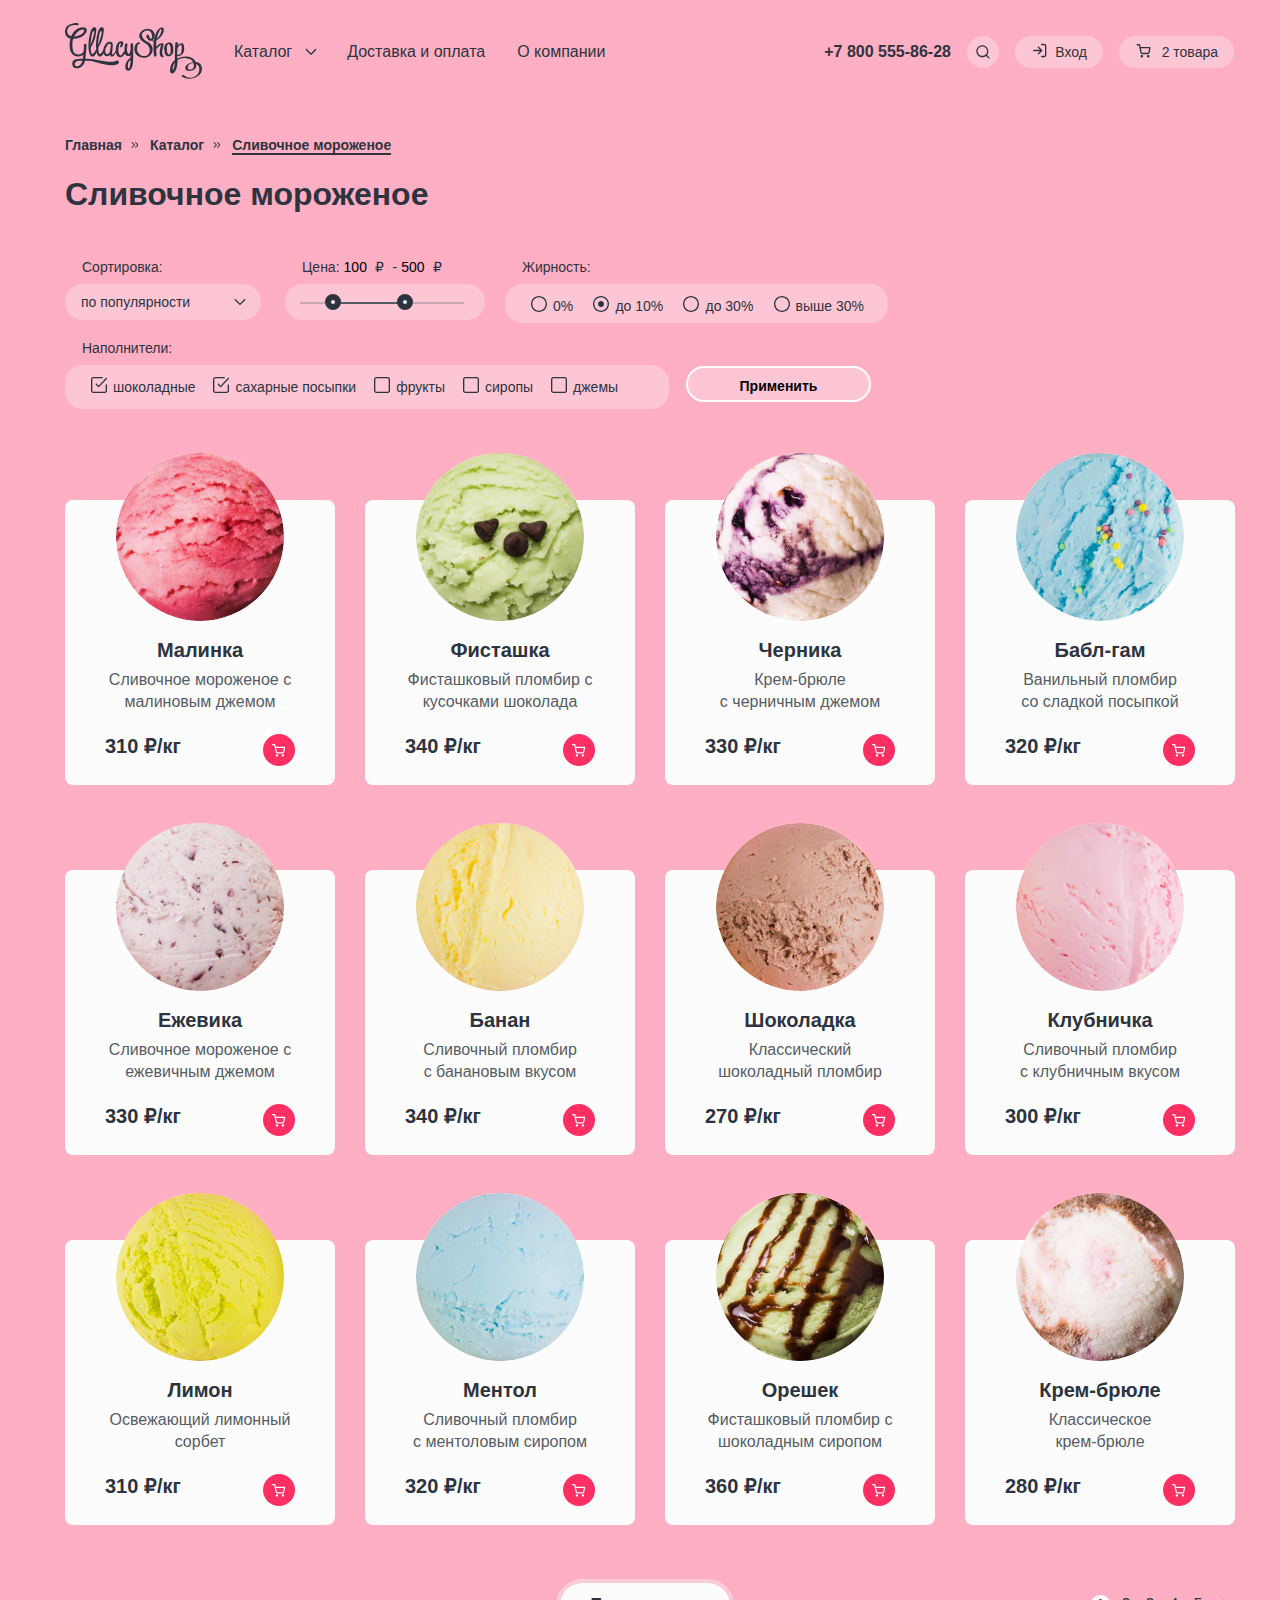
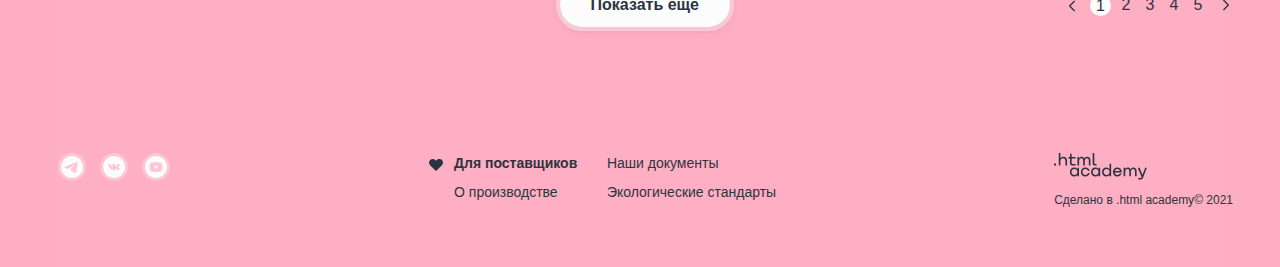
==== commit 4bda1058: "Исправляет ошибки" ====
--- a/catalog.html
+++ b/catalog.html
@@ -4,7 +4,8 @@
   <head>
     <meta charset="utf-8">
     <title>HTML Academy: Глейси</title>
-    <link rel="icon" href="favicon.ico" type="image/ico">
+    <link rel="icon" href="favicon.ico">
+    <link rel="icon" type="image/png" sizes="32x32" href="./images/favicon.png">
     <link rel="stylesheet" href="css/styles.css">
   </head>
 
@@ -152,7 +153,7 @@
                               </a>
                               <span class="price">310 ₽</span>
                               <div class="close-button-wrapper">
-                                <button class=" button cart-close-button" type="reset">
+                                <button class=" button cart-close-button" type="button">
                                   <span class="visually-hidden">Закрыть</span>
                                 </button>
                               </div>
@@ -172,7 +173,7 @@
                               </a>
                               <span class="price">480 ₽</span>
                               <div class="close-button-wrapper">
-                                <button class="cart-close-button" type="reset">
+                                <button class="cart-close-button" type="button">
                                   <span class="visually-hidden">Закрыть</span>
                                 </button>
                               </div>
@@ -347,7 +348,7 @@
                 <span class="card-price">310 ₽/кг</span>
                 <a class="button-cart" href="#">
                   <span class="visually-hidden catalog-cart">Корзина</span>
-                  <div class="cart-svg-wrapper">
+                  <div class="cart-svg-wrapper" tabindex="0">
                     <svg class="icon-svg-cart" width="16" height="17" viewBox="0 0 16 17" fill="none"
                       xmlns="http://www.w3.org/2000/svg">
                       <path fill-rule="evenodd" clip-rule="evenodd"
@@ -372,7 +373,7 @@
                 <span class="card-price">340 ₽/кг</span>
                 <a class="button-cart" href="#">
                   <span class="visually-hidden catalog-cart">Корзина</span>
-                  <div class="cart-svg-wrapper">
+                  <div class="cart-svg-wrapper" tabindex="0">
                     <svg class="icon-svg-cart" width="16" height="17" viewBox="0 0 16 17" fill="none"
                       xmlns="http://www.w3.org/2000/svg">
                       <path fill-rule="evenodd" clip-rule="evenodd"
@@ -397,7 +398,7 @@
                 <span class="card-price">330 ₽/кг</span>
                 <a class="button-cart" href="#">
                   <span class="visually-hidden catalog-cart">Корзина</span>
-                  <div class="cart-svg-wrapper">
+                  <div class="cart-svg-wrapper" tabindex="0">
                     <svg class="icon-svg-cart" width="16" height="17" viewBox="0 0 16 17" fill="none"
                       xmlns="http://www.w3.org/2000/svg">
                       <path fill-rule="evenodd" clip-rule="evenodd"
@@ -422,7 +423,7 @@
                 <span class="card-price">320 ₽/кг</span>
                 <a class="button-cart" href="#">
                   <span class="visually-hidden catalog-cart">Корзина</span>
-                  <div class="cart-svg-wrapper">
+                  <div class="cart-svg-wrapper" tabindex="0">
                     <svg class="icon-svg-cart" width="16" height="17" viewBox="0 0 16 17" fill="none"
                       xmlns="http://www.w3.org/2000/svg">
                       <path fill-rule="evenodd" clip-rule="evenodd"
@@ -447,7 +448,7 @@
                 <span class="card-price">330 ₽/кг</span>
                 <a class="button-cart" href="#">
                   <span class="visually-hidden catalog-cart">Корзина</span>
-                  <div class="cart-svg-wrapper">
+                  <div class="cart-svg-wrapper" tabindex="0">
                     <svg class="icon-svg-cart" width="16" height="17" viewBox="0 0 16 17" fill="none"
                       xmlns="http://www.w3.org/2000/svg">
                       <path fill-rule="evenodd" clip-rule="evenodd"
@@ -472,7 +473,7 @@
                 <span class="card-price">340 ₽/кг</span>
                 <a class="button-cart" href="#">
                   <span class="visually-hidden catalog-cart">Корзина</span>
-                  <div class="cart-svg-wrapper">
+                  <div class="cart-svg-wrapper" tabindex="0">
                     <svg class="icon-svg-cart" width="16" height="17" viewBox="0 0 16 17" fill="none"
                       xmlns="http://www.w3.org/2000/svg">
                       <path fill-rule="evenodd" clip-rule="evenodd"
@@ -497,7 +498,7 @@
                 <span class="card-price">270 ₽/кг</span>
                 <a class="button-cart" href="#">
                   <span class="visually-hidden catalog-cart">Корзина</span>
-                  <div class="cart-svg-wrapper">
+                  <div class="cart-svg-wrapper" tabindex="0">
                     <svg class="icon-svg-cart" width="16" height="17" viewBox="0 0 16 17" fill="none"
                       xmlns="http://www.w3.org/2000/svg">
                       <path fill-rule="evenodd" clip-rule="evenodd"
@@ -522,7 +523,7 @@
                 <span class="card-price">300 ₽/кг</span>
                 <a class="button-cart" href="#">
                   <span class="visually-hidden catalog-cart">Корзина</span>
-                  <div class="cart-svg-wrapper">
+                  <div class="cart-svg-wrapper" tabindex="0">
                     <svg class="icon-svg-cart" width="16" height="17" viewBox="0 0 16 17" fill="none"
                       xmlns="http://www.w3.org/2000/svg">
                       <path fill-rule="evenodd" clip-rule="evenodd"
@@ -547,7 +548,7 @@
                 <span class="card-price">310 ₽/кг</span>
                 <a class="button-cart" href="#">
                   <span class="visually-hidden catalog-cart">Корзина</span>
-                  <div class="cart-svg-wrapper">
+                  <div class="cart-svg-wrapper" tabindex="0">
                     <svg class="icon-svg-cart" width="16" height="17" viewBox="0 0 16 17" fill="none"
                       xmlns="http://www.w3.org/2000/svg">
                       <path fill-rule="evenodd" clip-rule="evenodd"
@@ -572,7 +573,7 @@
                 <span class="card-price">320 ₽/кг</span>
                 <a class="button-cart" href="#">
                   <span class="visually-hidden catalog-cart">Корзина</span>
-                  <div class="cart-svg-wrapper">
+                  <div class="cart-svg-wrapper" tabindex="0">
                     <svg class="icon-svg-cart" width="16" height="17" viewBox="0 0 16 17" fill="none"
                       xmlns="http://www.w3.org/2000/svg">
                       <path fill-rule="evenodd" clip-rule="evenodd"
@@ -597,7 +598,7 @@
                 <span class="card-price">360 ₽/кг</span>
                 <a class="button-cart" href="#">
                   <span class="visually-hidden catalog-cart">Корзина</span>
-                  <div class="cart-svg-wrapper">
+                  <div class="cart-svg-wrapper" tabindex="0">
                     <svg class="icon-svg-cart" width="16" height="17" viewBox="0 0 16 17" fill="none"
                       xmlns="http://www.w3.org/2000/svg">
                       <path fill-rule="evenodd" clip-rule="evenodd"
@@ -622,7 +623,7 @@
                 <span class="card-price">280 ₽/кг</span>
                 <a class="button-cart" href="#">
                   <span class="visually-hidden catalog-cart">Корзина</span>
-                  <div class="cart-svg-wrapper">
+                  <div class="cart-svg-wrapper" tabindex="0">
                     <svg class="icon-svg-cart" width="16" height="17" viewBox="0 0 16 17" fill="none"
                       xmlns="http://www.w3.org/2000/svg">
                       <path fill-rule="evenodd" clip-rule="evenodd"
@@ -638,23 +639,23 @@
         <div class="pagination-wrapper">
           <button class="button button-slider button-pagination" type="button">Показать еще</button>
           <ul class="pagination">
-            <li class="pagination-item">
+            <li class="pagination-item" tabindex="0">
               <a class="pagination-current">1</a>
             </li>
-            <li class="pagination-item">
+            <li class="pagination-item" tabindex="0">
               <a class="pagination-link" href="#">2</a>
             </li>
-            <li class="pagination-item">
+            <li class="pagination-item" tabindex="0">
               <a class="pagination-link" href="#">3</a>
             </li>
-            <li class="pagination-item">
+            <li class="pagination-item"tabindex="0">
               <a class="pagination-link" href="#">4</a>
             </li>
-            <li class="pagination-item">
+            <li class="pagination-item" tabindex="0">
               <a class="pagination-link" href="#">5</a>
             </li>
           </ul>
-          <a href="#" class="pagination-control pagination-prev">
+          <a href="#" class="pagination-control pagination-prev" tabindex="0">
             <span class="visually-hidden">Показать предыдущую страницу</span>
           </a>
           <a href="#" class="pagination-control pagination-next">
@@ -714,7 +715,7 @@
           <section class="copyright">
             <h2 class="visually-hidden">Логотип HTML-Академий</h2>
             <a class="footer-logo" href="https://htmlacademy.ru">
-              <svg class="logo-htmlacademy" width="93" height="27" viewBox="0 0 93 27" fill="none"
+              <svg class="logo-htmlacademy" tabindex="0" width="93" height="27" viewBox="0 0 93 27" fill="none"
                 xmlns="http://www.w3.org/2000/svg">
                 <g clip-path="url(#clip0_25239_2387)">
                   <path d="M0 10.4163V12.4995H1.98768V10.4163H0Z" fill="#2D3440" />
--- a/css/styles.css
+++ b/css/styles.css
@@ -364,7 +364,7 @@
 
 .login-input {
   padding: 14px 16px;
-  border: 1px solid #B9B9B9;
+  border: 1px solid #bababa;
   border-radius: 4px;
   width: 324px;
   height: 48px;
@@ -670,7 +670,7 @@
   background: #ff2f64;
   outline: 4px solid rgba(255, 47, 100, 0.3);
   box-shadow: 0 4px 12px #2d34401a;
-  color: #FCFCFC;
+  color: #fcfcfc;
   border: none;
 }
 
@@ -777,8 +777,8 @@
 
 .button-slider {
   background: #fcfcfc;
-  outline: 4px solid rgba(252, 252, 252, 0.4);
-  box-shadow: 0 4px 12px rgba(45, 52, 64, 0.102);
+  outline: 4px solid #fcfcfc66;
+  box-shadow: 0 4px 12px #2d34401a;
   border-radius: 26px;
   padding: 12px 27px;
   color: #2d3440;
@@ -829,8 +829,8 @@
 
 .button-slider:default {
   background: #fcfcfc;
-  outline: 4px solid rgba(252, 252, 252, 0.4);
-  box-shadow: 0 4px 12px rgba(45, 52, 64, 0.1);
+  outline: 4px solid #fcfcfc66;
+  box-shadow: 0 4px 12px #2d34401a;
   border-radius: 26px;
   border: none;
 }
@@ -927,7 +927,7 @@
 
 .slider-control:focus {
   border: 2px solid #2d3440;
-  background-color: rgba(252, 252, 252, 0.3);
+  background-color: #fcfcfc4d;
 }
 
 .slider-control:focus .slider-control-svg {
@@ -935,7 +935,7 @@
 }
 
 .slider-control:active {
-  background-color: rgba(252, 252, 252, 0.5);
+  background-color: #fcfcfc80;
   border: none;
 }
 
@@ -975,7 +975,7 @@
 }
 
 .bullet:hover {
-  background: rgba(252, 252, 252, 0.3);
+  background: #fcfcfc4d;
   border: 1px solid #fcfcfc;
   opacity: 1;
 }
@@ -986,7 +986,7 @@
 }
 
 .bullet:focus {
-  background: rgba(252, 252, 252, 0.3);
+  background: #fcfcfc4d;
   border: 1px solid #2d3440;
   opacity: 1;
 }
@@ -1009,7 +1009,7 @@
   width: 28px;
   height: 28px;
   border-radius: 50%;
-  background: rgba(252, 252, 252, 0.3);
+  background: #fcfcfc4d;
 }
 
 .slider-social-svg::before {
@@ -1264,7 +1264,7 @@
   border: 2px soli#ff2f6464;
 }
 
-.cart-svg-wrapper:focus-within {
+.cart-svg-wrapper:focus {
   background: #ff2f64;
   border: 2px solid #2d3440;
   border-radius: 26px;
@@ -1487,6 +1487,12 @@
   padding: 14px 16px;
 }
 
+.notification-input:focus {
+  background: #ffffff;
+  border: 2px solid #2d3440;
+  border-radius: 4px;
+}
+
 .button-pink-notification {
   border-radius: 26px;
   padding: 12px 32px;
@@ -1540,7 +1546,7 @@
   padding: 40px 42px;
   box-sizing: border-box;
   background-color: #fcfcfc;
-  box-shadow: 0 15px 40px rgba(45, 52, 64, 0.12);
+  box-shadow: 0 15px 40px #2d34401f;
   border-radius: 8px;
 }
 
@@ -1626,7 +1632,7 @@
   padding: 10px 8px;
   border-radius: 1px;
   width: 170px;
-  box-shadow: 0 2px 12px rgba(173, 152, 143, 0.18);
+  box-shadow: 0 2px 12px #ad988f2e;
   border: 1px solid #b9b9b9;
   position: absolute;
   top: -12px;
@@ -1679,6 +1685,12 @@
   min-height: 48px;
 }
 
+.form-input:focus {
+  background: #ffffff;
+  border: 2px solid #2d3440;
+  border-radius: 4px;
+}
+
 .delivery-form-input::-webkit-calendar-picker-indicator {
   display: none;
 }
@@ -1743,7 +1755,7 @@
   padding: 44px;
   padding-bottom: 55px;
   background-color: #fcfcfc;
-  box-shadow: 0 8px 16px rgba(45, 52, 64, 0.12);
+  box-shadow: 0 8px 16px #2d34401f;
 }
 
 .contacts-title {
@@ -1827,6 +1839,10 @@
   color: #2d3440;
 }
 
+.information-link:focus {
+  text-decoration: underline;
+}
+
 .partnership {
   font-weight: 700;
   font-size: 14px;
@@ -1864,6 +1880,10 @@
 
 .logo-htmlacademy {
   margin-bottom: 7px;
+}
+
+.logo-htmlacademy:focus {
+  border: 2px solid #000000;
 }
 
 .main-inner {
@@ -1967,7 +1987,7 @@
   line-height: 20px;
   color: #2d3440;
   border: none;
-  background: rgb(252 252 252 / 0.3);
+  background: #fcfcfc4d;
   border-radius: 20px;
   padding: 8px;
   width: 196px;
@@ -2066,13 +2086,13 @@
 }
 
 .control-input-radio[type="radio"]:checked:focus-visible ~ .radio {
-  outline: 2px solid rgba(45, 52, 64, 1);
+  outline: 2px solid #2d3440;
   outline-offset: 2px;
   border-radius: 50%;
 }
 
 .control-input-radio[type="radio"]:focus-visible ~ .radio {
-  outline: 2px solid rgba(45, 52, 64, 1);
+  outline: 2px solid #2d3440;
   outline-offset: 2px;
   border-radius: 50%;
 }
@@ -2107,12 +2127,12 @@
 }
 
 .control-input[type="checkbox"]:checked:focus-visible ~ .checkbox {
-  outline: 2px solid rgba(45, 52, 64, 1);
+  outline: 2px solid #2d3440;
   outline-offset: 2px;
 }
 
 .control-input[type="checkbox"]:focus-visible ~ .checkbox {
-  outline: 2px solid rgba(45, 52, 64, 1);
+  outline: 2px solid #2d3440;
   outline-offset: 2px;
 }
 
@@ -2121,7 +2141,7 @@
   height: 36px;
   position: relative;
   margin-bottom: 1px;
-  background: rgb(252 252 252 / 0.3);
+  background: #fcfcfc4d;
   border-radius: 20px;
   padding: 8px;
 }
@@ -2132,7 +2152,7 @@
   height: 2px;
   top: 18px;
   left: 15px;
-  border-top: 2px solid rgb(86 92 102 / 0.3);
+  border-top: 2px solid #565c664d;
 }
 
 .range {
@@ -2237,7 +2257,7 @@
   padding: 8px 32px;
   width: 185px;
   height: 36px;
-  background: rgba(252, 252, 252, 0.3);
+  background: #fcfcfc4d;
   border: 2px solid #fcfcfc;
   border-radius: 20px;
   display: inline-block;
@@ -2249,24 +2269,24 @@
 
 .button-filter:hover {
   background: #fcfcfc;
-  border: 2px solid rgba(252, 252, 252, 0.3);
+  border: 2px solid #fcfcfc4d;
   border-radius: 20px;
 }
 
 .button-filter:active {
-  background: rgba(252, 252, 252, 0.5);
+  background: #fcfcfc80;
   border-radius: 20px;
   border-color: transparent;
 }
 
 .button-filter:focus {
-  background: rgba(252, 252, 252, 0.3);
+  background: #fcfcfc4d;
   border: 2px solid #2d3440;
   border-radius: 20px;
 }
 
 .button-filter:disabled {
-  background: rgba(252, 252, 252, 0.3);
+  background: #fcfcfc4d;
   opacity: 0.4;
   border: 2px solid #fcfcfc;
   border-radius: 20px;
@@ -2278,7 +2298,7 @@
 
 .modal-container {
   position: fixed;
-  background-color: rgb(45 52 64 / 30%);
+  background-color: #2d34404d;
   top: 0;
   left: 0;
   display: none;
@@ -2292,7 +2312,7 @@
   position: relative;
   padding: 64px;
   background-color: #ffffff;
-  box-shadow: 0 15px 40px rgba(45, 52, 64, 0.12);
+  box-shadow: 0 15px 40px #2d34401f;
   border-radius: 8px;
 }
 
@@ -2389,6 +2409,12 @@
   flex-wrap: wrap;
 }
 
+.pagination-item:focus {
+  background: #fcfcfc4d;
+  border: 1px solid #2d3440;
+  border-radius: 50px;
+}
+
 .pagination::after {
   position: absolute;
   content: "";
@@ -2412,6 +2438,10 @@
   transform: rotate(180deg);
 }
 
+.pagination-prev:focus {
+  text-decoration: underline;
+}
+
 .button-pagination {
   align-items: center;
   background: #fcfcfc;
@@ -2427,13 +2457,13 @@
 }
 
 .pagination-current {
-  width: 24px;
-  height: 24px;
+  width: 21px;
+  height: 21px;
   background: #fcfcfc;
-  border-radius: 50px;
+  border-radius: 50%;
   display: block;
   text-align: center;
-  padding: 2px;
+  padding: 1px;
 }
 
 .pagination-item {
@@ -2446,7 +2476,7 @@
 }
 
 .pagination-item:hover {
-  background: rgba(252, 252, 252, 0.5);
+  background: #fcfcfc80;
   border-radius: 50px;
 }
 
